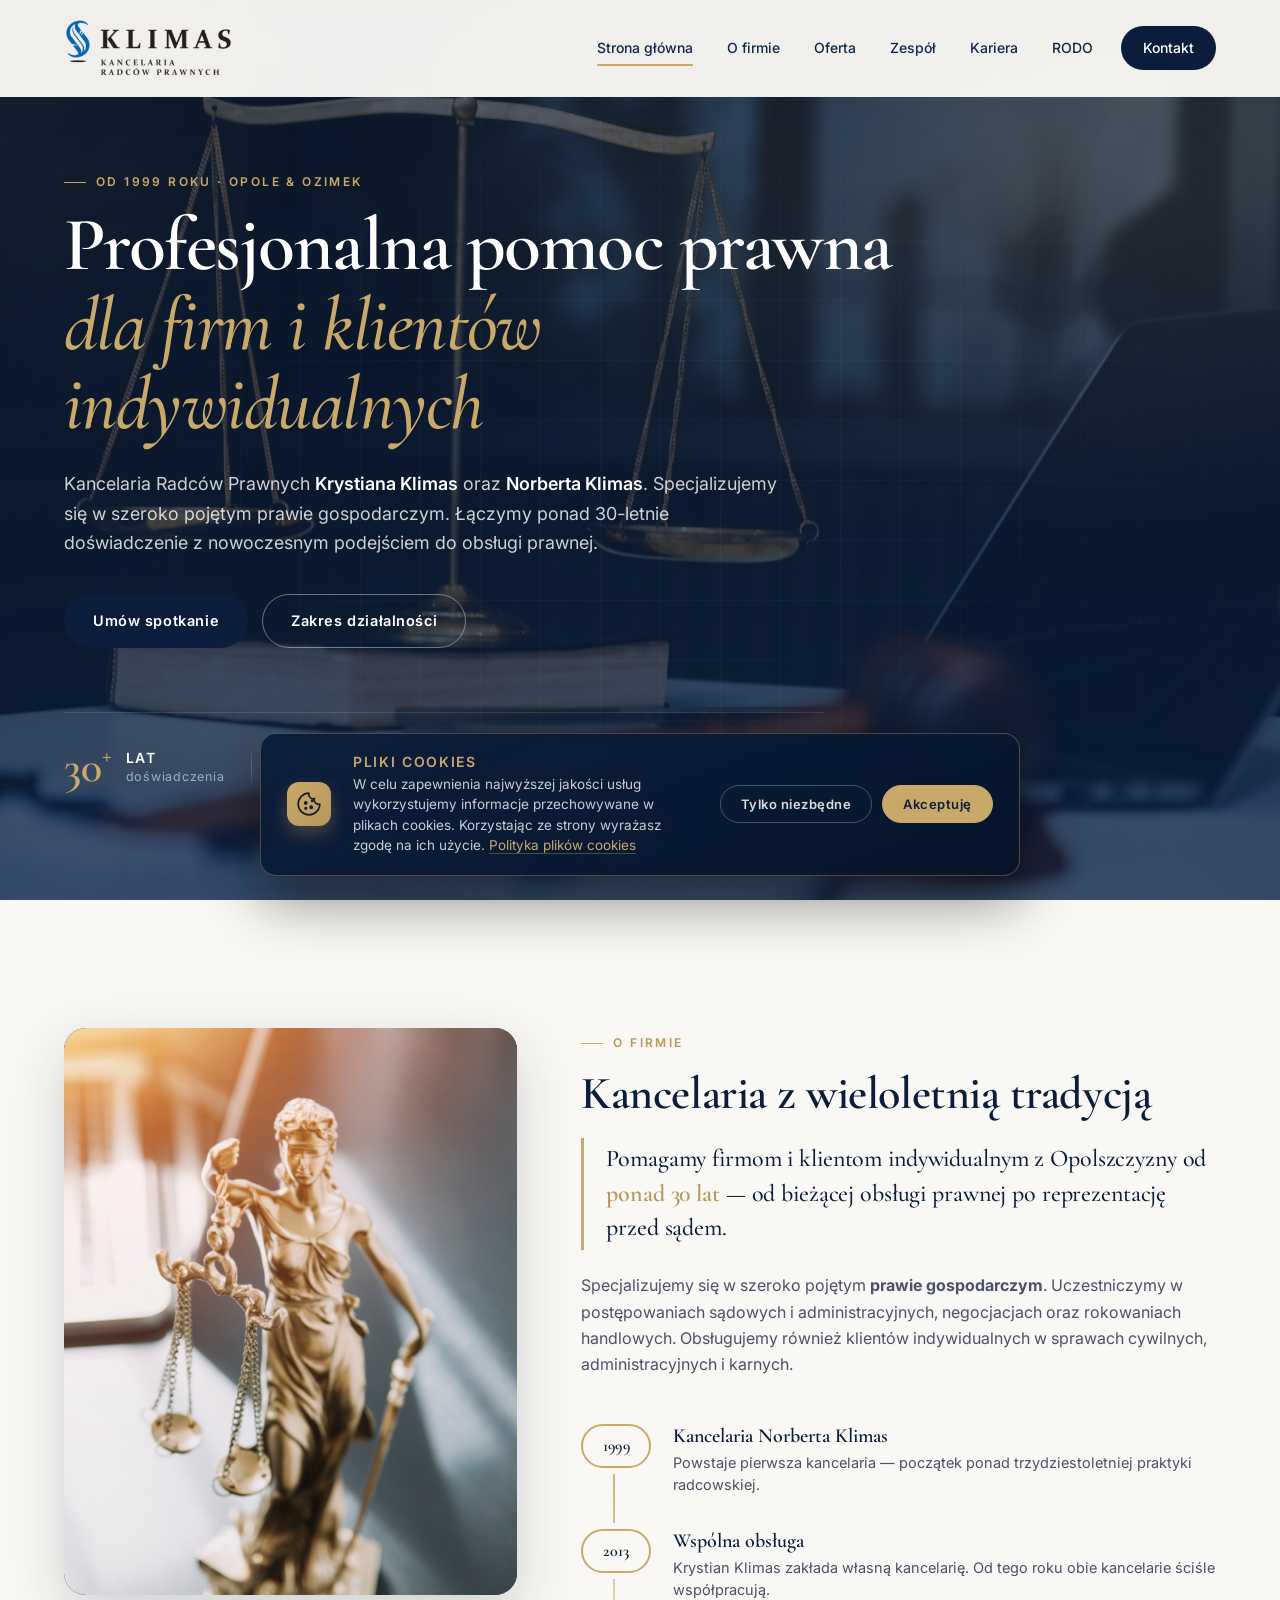
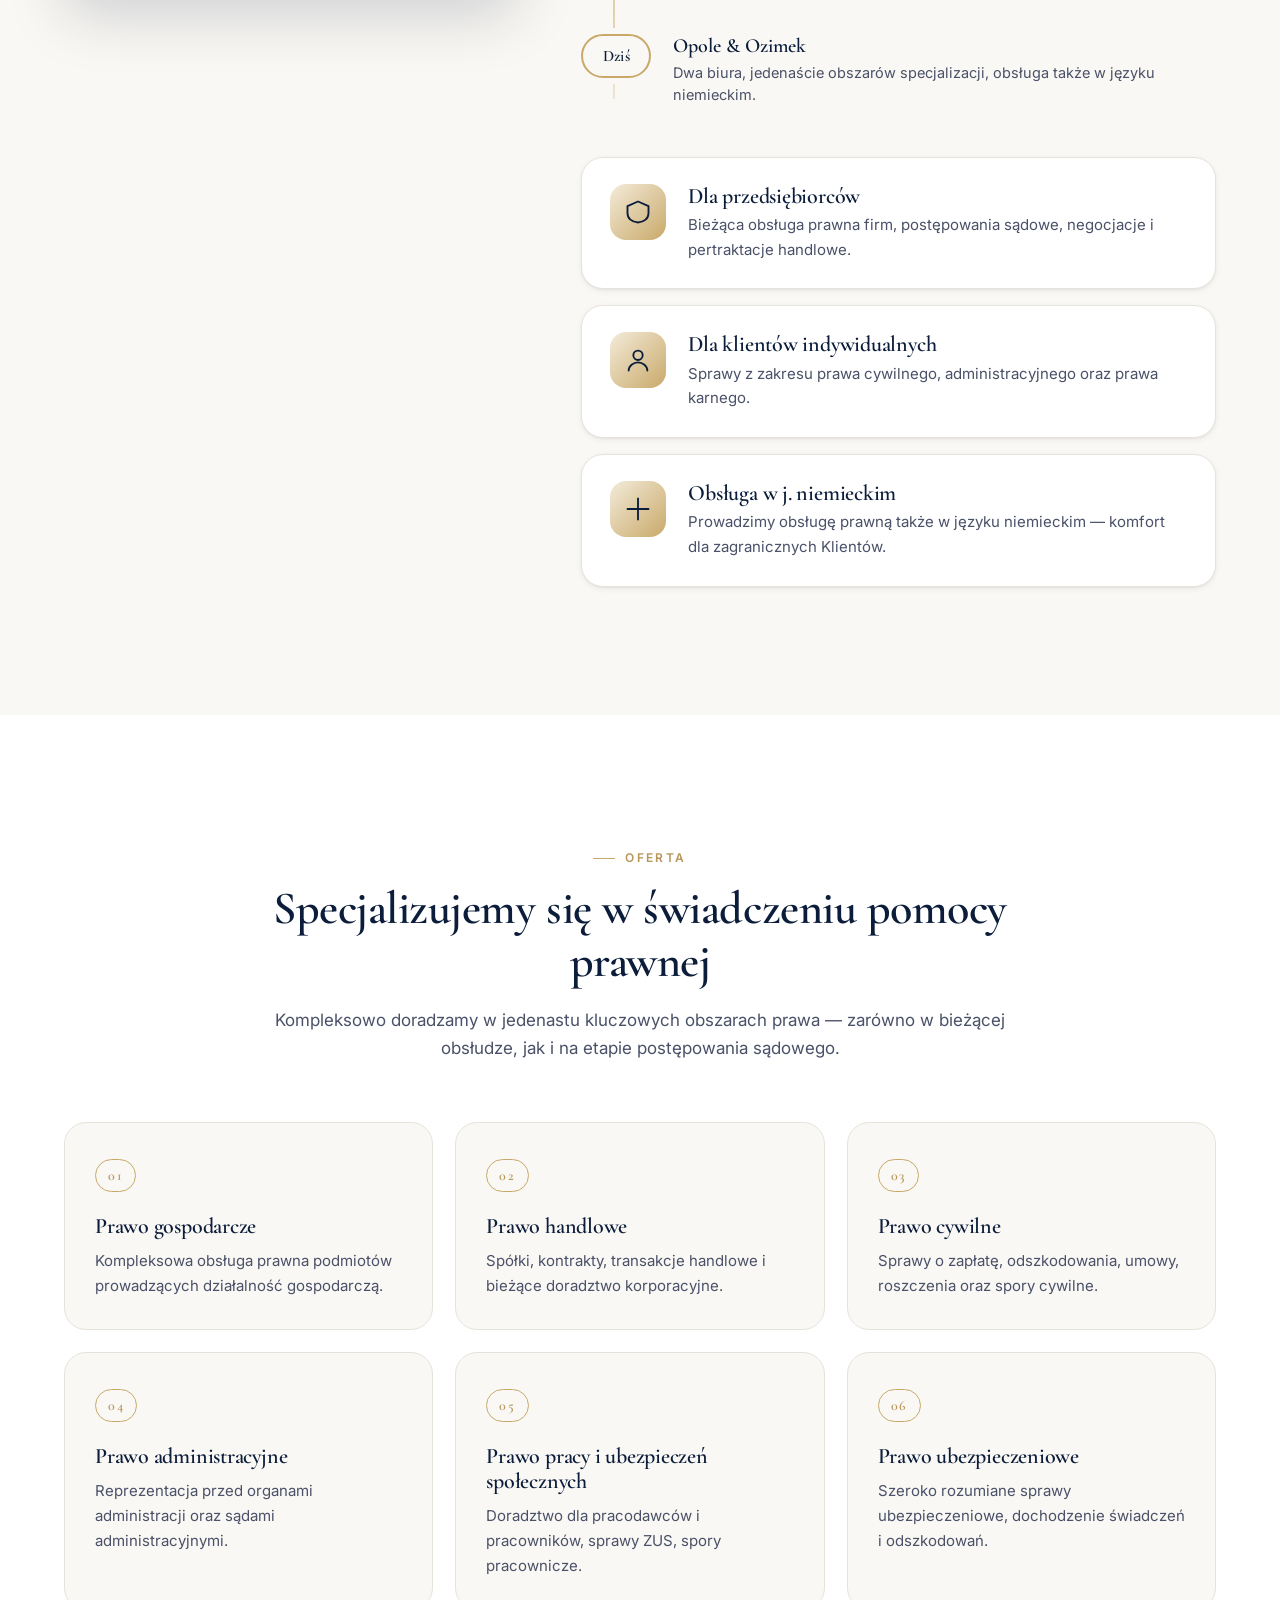
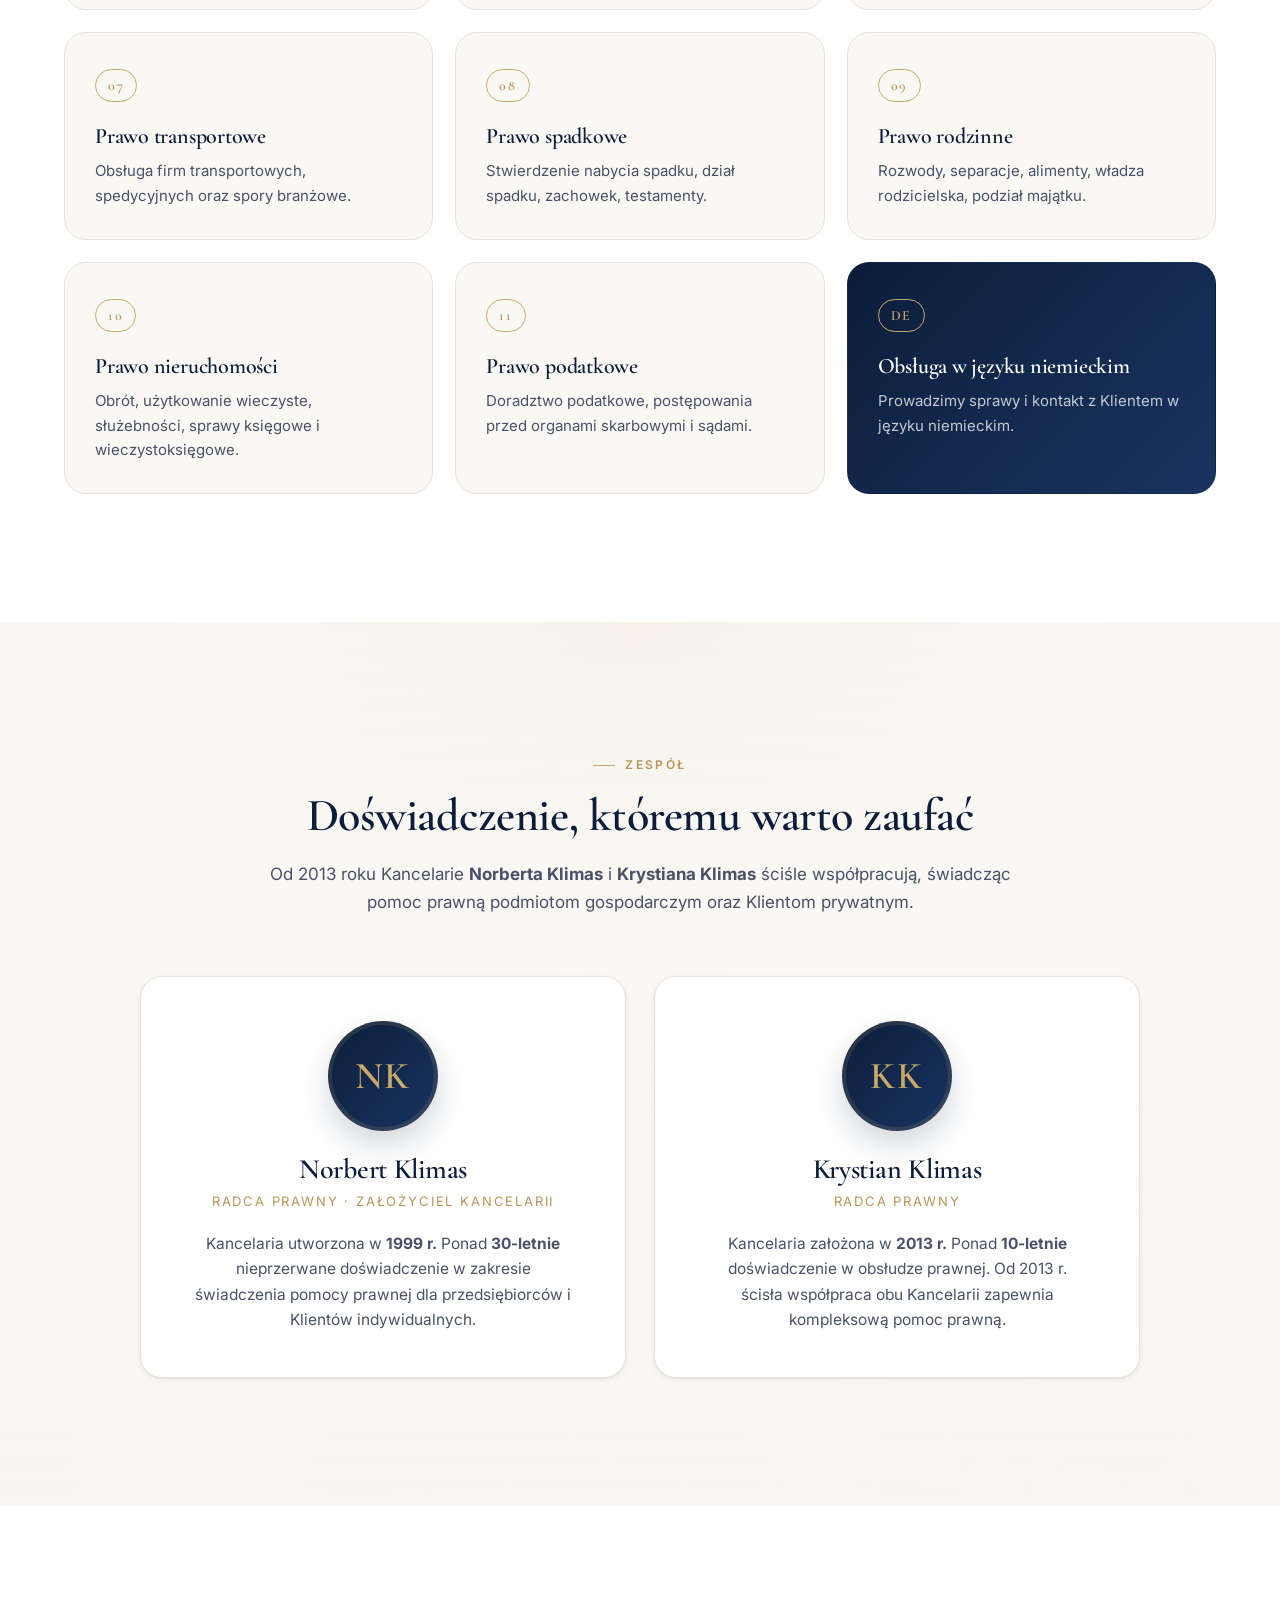
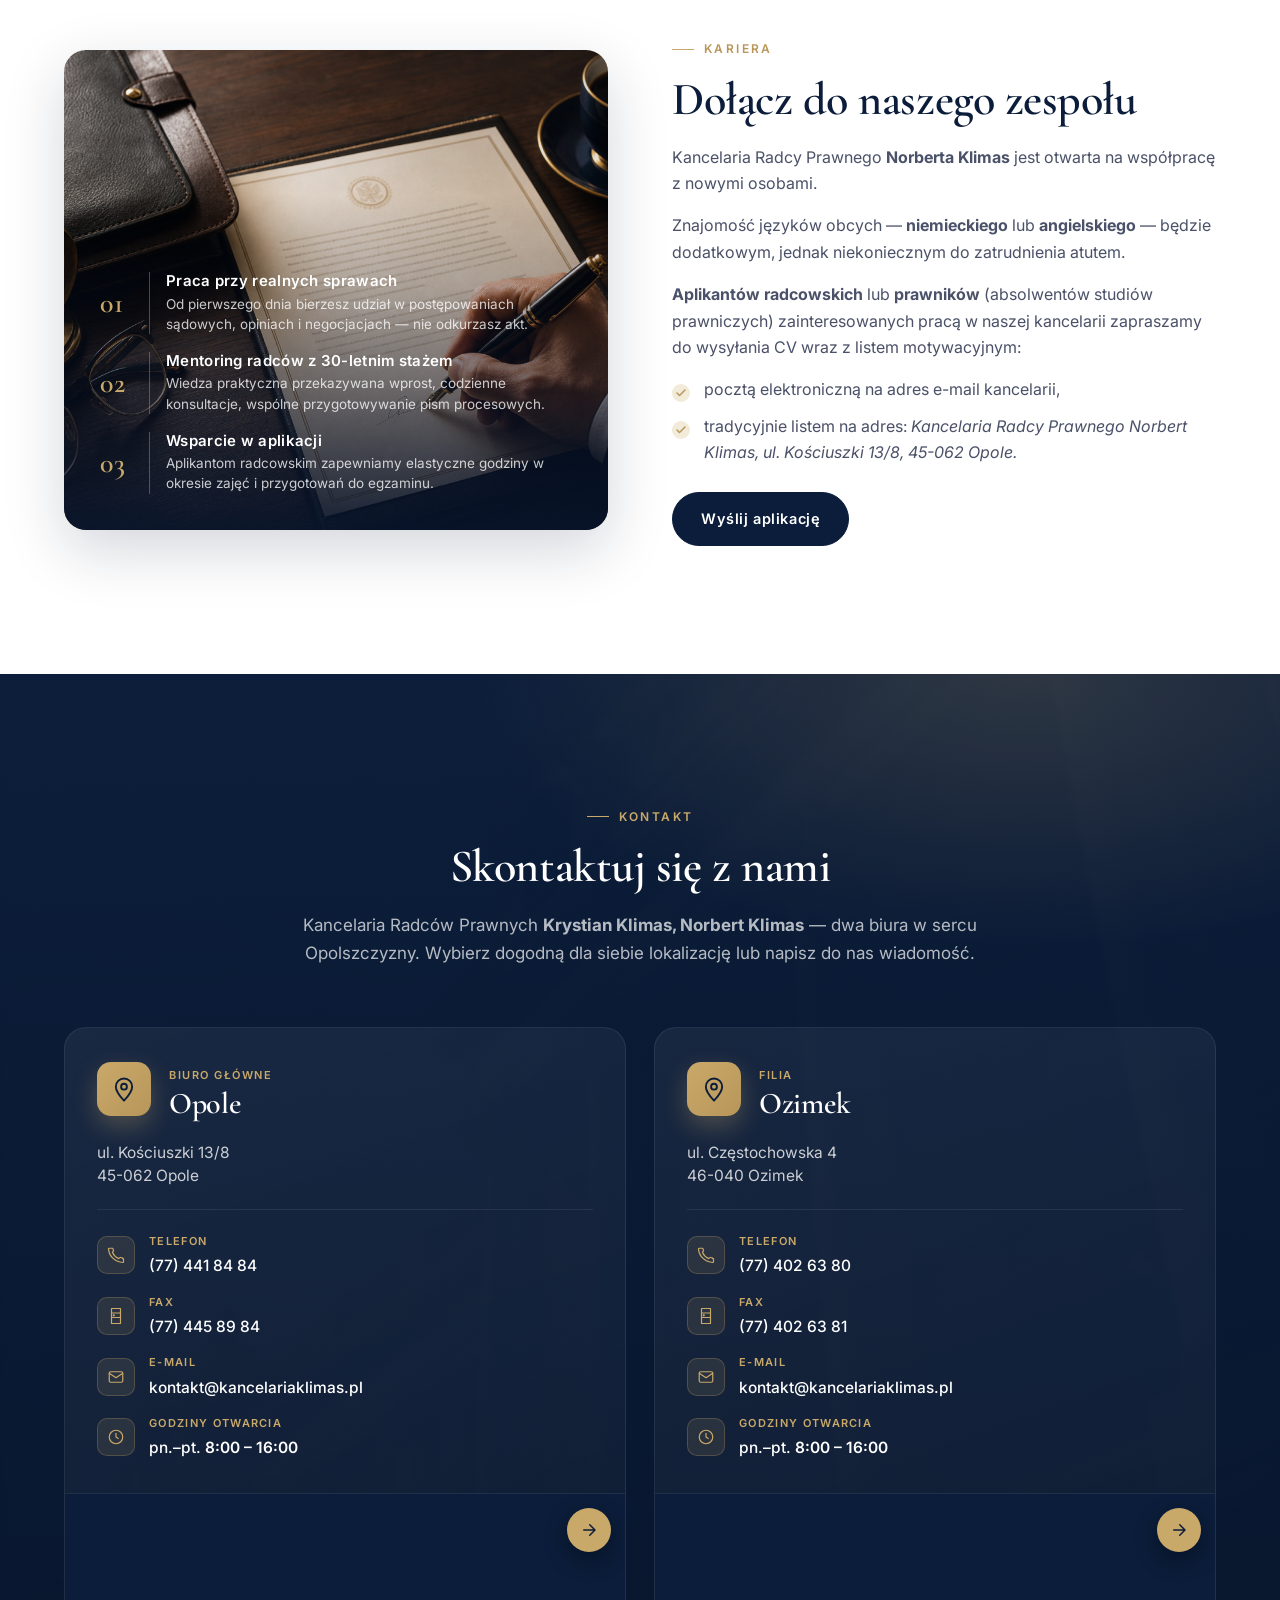
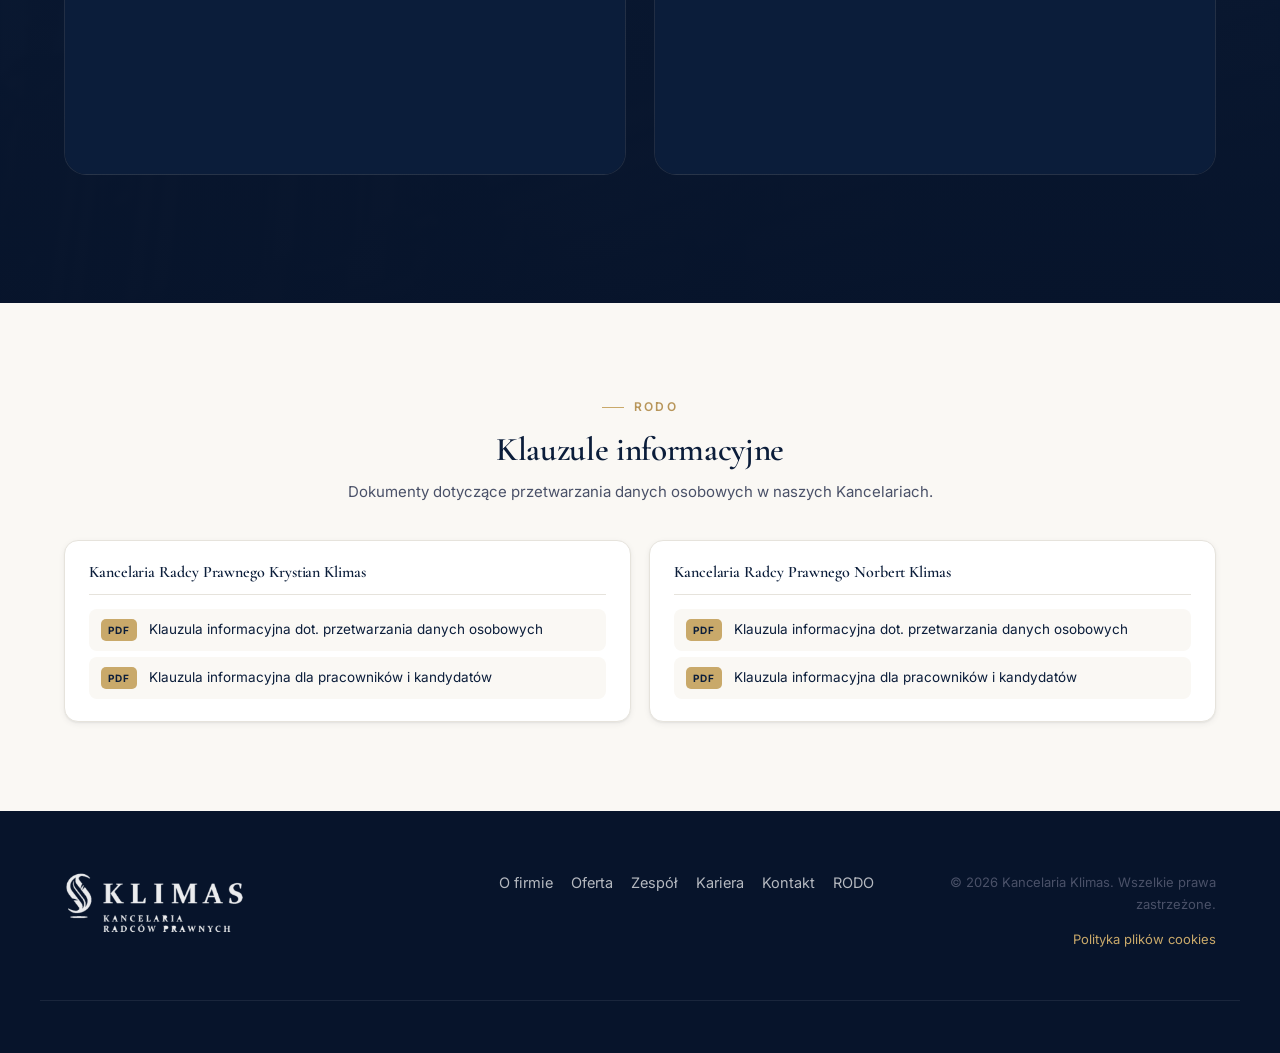
==== index.html @ 9e9f8095 "Add files via upload" ====
<!DOCTYPE html>
<html lang="pl">
<head>
  <meta charset="UTF-8" />
  <meta name="viewport" content="width=device-width, initial-scale=1.0" />
  <meta name="description" content="Kancelaria Radców Prawnych Krystian Klimas, Norbert Klimas. Prawnik Opole, Radca prawny Opole i Ozimek. Pomoc prawna dla firm i klientów indywidualnych." />
  <meta name="keywords" content="radca prawny Opole, kancelaria prawna Opole, prawnik Ozimek, prawo gospodarcze, prawo cywilne, prawo handlowe, prawo administracyjne, prawo pracy, prawo spadkowe, prawo rodzinne" />
  <meta name="theme-color" content="#0b1d3a" />
  <title>Kancelaria Radców Prawnych Klimas — Opole, Ozimek</title>

  <link rel="icon" type="image/png" href="logo_klimas.png" />

  <link rel="preconnect" href="https://fonts.googleapis.com" />
  <link rel="preconnect" href="https://fonts.gstatic.com" crossorigin />
  <link href="https://fonts.googleapis.com/css2?family=Cormorant+Garamond:wght@400;500;600;700&family=Inter:wght@300;400;500;600;700&display=swap" rel="stylesheet" />

  <link rel="stylesheet" href="styles.css" />
</head>
<body>

  <!-- ============ NAV ============ -->
  <header class="nav" id="nav">
    <div class="container nav__inner">
      <a href="#home" class="nav__brand" aria-label="Kancelaria Klimas — strona główna">
        <img src="logo_klimas.png" alt="Kancelaria Radców Prawnych Klimas" class="nav__logo" />
      </a>

      <nav class="nav__links" aria-label="menu główne">
        <a href="#home">Strona główna</a>
        <a href="#about">O firmie</a>
        <a href="#offer">Oferta</a>
        <a href="#team">Zespół</a>
        <a href="#career">Kariera</a>
        <a href="#rodo">RODO</a>
        <a href="#contact" class="nav__cta">Kontakt</a>
      </nav>

      <button class="nav__burger" id="burger" aria-label="Otwórz menu" aria-expanded="false">
        <span></span><span></span><span></span>
      </button>
    </div>
  </header>

  <!-- ============ HERO ============ -->
  <section id="home" class="hero">
    <div class="hero__bg" aria-hidden="true">
      <div class="hero__slider" id="heroSlider">
        <img src="images/banner/slide-1.jpg" alt="" class="hero__slide is-active" loading="eager" fetchpriority="high" />
        <img src="images/banner/slide-3.jpg" alt="" class="hero__slide" loading="lazy" />
        <img src="images/banner/slide-4.jpg" alt="" class="hero__slide" loading="lazy" />
      </div>
    </div>
    <div class="container hero__inner">
      <div class="hero__content reveal">
        <span class="eyebrow">Od 1999 roku · Opole &amp; Ozimek</span>
        <h1 class="hero__title">
          Profesjonalna pomoc prawna<br />
          <span class="accent">dla firm i klientów indywidualnych</span>
        </h1>
        <p class="hero__lead">
          Kancelaria Radców Prawnych <strong>Krystiana Klimas</strong> oraz <strong>Norberta Klimas</strong>.
          Specjalizujemy się w szeroko pojętym prawie gospodarczym. Łączymy ponad 30-letnie doświadczenie
          z nowoczesnym podejściem do obsługi prawnej.
        </p>
        <div class="hero__cta">
          <a href="#contact" class="btn btn--primary">Umów spotkanie</a>
          <a href="#offer" class="btn btn--ghost">Zakres działalności</a>
        </div>

        <ul class="hero__stats" role="list">
          <li class="hero__stat">
            <span class="hero__stat-num">30<sup>+</sup></span>
            <span class="hero__stat-label">
              <span>lat</span>
              <span>doświadczenia</span>
            </span>
          </li>
          <li class="hero__stat">
            <span class="hero__stat-num">2</span>
            <span class="hero__stat-label">
              <span>biura</span>
              <span>Opole &amp; Ozimek</span>
            </span>
          </li>
          <li class="hero__stat">
            <span class="hero__stat-num">11</span>
            <span class="hero__stat-label">
              <span>obszarów</span>
              <span>specjalizacji</span>
            </span>
          </li>
        </ul>
      </div>
    </div>

    <a href="#about" class="hero__scroll" aria-label="Przewiń w dół">
      <span></span>
    </a>
  </section>

  <!-- ============ ABOUT ============ -->
  <section id="about" class="section">
    <div class="container about__layout">
      <div class="about__media reveal" aria-hidden="true">
        <div class="about__slider" id="aboutSlider">
          <img src="images/about-books.jpg" alt="" class="about__img is-active" />
          <img src="images/about-klimass.jpg" alt="" class="about__img" loading="lazy" />
        </div>
      </div>

      <div class="about__content">
        <div class="about__text reveal">
          <span class="eyebrow">O firmie</span>
          <h2 class="section__title">Kancelaria z wieloletnią tradycją</h2>

          <p class="about__lead">
            Pomagamy firmom i klientom indywidualnym z Opolszczyzny od <strong>ponad 30 lat</strong>
            — od bieżącej obsługi prawnej po reprezentację przed sądem.
          </p>

          <p>
            Specjalizujemy się w szeroko pojętym <strong>prawie gospodarczym</strong>.
            Uczestniczymy w postępowaniach sądowych i administracyjnych, negocjacjach oraz
            rokowaniach handlowych. Obsługujemy również klientów indywidualnych w sprawach
            cywilnych, administracyjnych i karnych.
          </p>

          <ol class="about__timeline" aria-label="Historia kancelarii">
            <li class="about__timeline-item">
              <span class="about__timeline-year">1999</span>
              <div class="about__timeline-body">
                <strong>Kancelaria Norberta Klimas</strong>
                <p>Powstaje pierwsza kancelaria — początek ponad trzydziestoletniej praktyki radcowskiej.</p>
              </div>
            </li>
            <li class="about__timeline-item">
              <span class="about__timeline-year">2013</span>
              <div class="about__timeline-body">
                <strong>Wspólna obsługa</strong>
                <p>Krystian Klimas zakłada własną kancelarię. Od tego roku obie kancelarie ściśle współpracują.</p>
              </div>
            </li>
            <li class="about__timeline-item">
              <span class="about__timeline-year">Dziś</span>
              <div class="about__timeline-body">
                <strong>Opole &amp; Ozimek</strong>
                <p>Dwa biura, jedenaście obszarów specjalizacji, obsługa także w języku niemieckim.</p>
              </div>
            </li>
          </ol>
        </div>

        <aside class="about__cards">
          <div class="feature reveal">
            <div class="feature__icon" aria-hidden="true">
              <svg viewBox="0 0 24 24" fill="none" stroke="currentColor" stroke-width="1.6"><path d="M12 3 3 7v6c0 4.5 3.6 7.7 9 8 5.4-.3 9-3.5 9-8V7l-9-4Z"/></svg>
            </div>
            <h3>Dla przedsiębiorców</h3>
            <p>Bieżąca obsługa prawna firm, postępowania sądowe, negocjacje i pertraktacje handlowe.</p>
          </div>
          <div class="feature reveal">
            <div class="feature__icon" aria-hidden="true">
              <svg viewBox="0 0 24 24" fill="none" stroke="currentColor" stroke-width="1.6"><circle cx="12" cy="8" r="4"/><path d="M4 21c0-4 4-7 8-7s8 3 8 7"/></svg>
            </div>
            <h3>Dla klientów indywidualnych</h3>
            <p>Sprawy z zakresu prawa cywilnego, administracyjnego oraz prawa karnego.</p>
          </div>
          <div class="feature reveal">
            <div class="feature__icon" aria-hidden="true">
              <svg viewBox="0 0 24 24" fill="none" stroke="currentColor" stroke-width="1.6"><path d="M3 12h18M12 3v18"/></svg>
            </div>
            <h3>Obsługa w j. niemieckim</h3>
            <p>Prowadzimy obsługę prawną także w języku niemieckim — komfort dla zagranicznych Klientów.</p>
          </div>
        </aside>
      </div>
    </div>
  </section>

  <!-- ============ OFFER ============ -->
  <section id="offer" class="section section--alt">
    <div class="container">
      <div class="section__head reveal">
        <span class="eyebrow">Oferta</span>
        <h2 class="section__title">Specjalizujemy się w&nbsp;świadczeniu pomocy prawnej</h2>
        <p class="section__lead">
          Kompleksowo doradzamy w jedenastu kluczowych obszarach prawa — zarówno w bieżącej
          obsłudze, jak i na etapie postępowania sądowego.
        </p>
      </div>

      <div class="offer__grid">
        <article class="offer-card reveal">
          <span class="offer-card__num">01</span>
          <h3>Prawo gospodarcze</h3>
          <p>Kompleksowa obsługa prawna podmiotów prowadzących działalność gospodarczą.</p>
        </article>
        <article class="offer-card reveal">
          <span class="offer-card__num">02</span>
          <h3>Prawo handlowe</h3>
          <p>Spółki, kontrakty, transakcje handlowe i bieżące doradztwo korporacyjne.</p>
        </article>
        <article class="offer-card reveal">
          <span class="offer-card__num">03</span>
          <h3>Prawo cywilne</h3>
          <p>Sprawy o zapłatę, odszkodowania, umowy, roszczenia oraz spory cywilne.</p>
        </article>
        <article class="offer-card reveal">
          <span class="offer-card__num">04</span>
          <h3>Prawo administracyjne</h3>
          <p>Reprezentacja przed organami administracji oraz sądami administracyjnymi.</p>
        </article>
        <article class="offer-card reveal">
          <span class="offer-card__num">05</span>
          <h3>Prawo pracy i ubezpieczeń społecznych</h3>
          <p>Doradztwo dla pracodawców i pracowników, sprawy ZUS, spory pracownicze.</p>
        </article>
        <article class="offer-card reveal">
          <span class="offer-card__num">06</span>
          <h3>Prawo ubezpieczeniowe</h3>
          <p>Szeroko rozumiane sprawy ubezpieczeniowe, dochodzenie świadczeń i odszkodowań.</p>
        </article>
        <article class="offer-card reveal">
          <span class="offer-card__num">07</span>
          <h3>Prawo transportowe</h3>
          <p>Obsługa firm transportowych, spedycyjnych oraz spory branżowe.</p>
        </article>
        <article class="offer-card reveal">
          <span class="offer-card__num">08</span>
          <h3>Prawo spadkowe</h3>
          <p>Stwierdzenie nabycia spadku, dział spadku, zachowek, testamenty.</p>
        </article>
        <article class="offer-card reveal">
          <span class="offer-card__num">09</span>
          <h3>Prawo rodzinne</h3>
          <p>Rozwody, separacje, alimenty, władza rodzicielska, podział majątku.</p>
        </article>
        <article class="offer-card reveal">
          <span class="offer-card__num">10</span>
          <h3>Prawo nieruchomości</h3>
          <p>Obrót, użytkowanie wieczyste, służebności, sprawy księgowe i wieczystoksięgowe.</p>
        </article>
        <article class="offer-card reveal">
          <span class="offer-card__num">11</span>
          <h3>Prawo podatkowe</h3>
          <p>Doradztwo podatkowe, postępowania przed organami skarbowymi i sądami.</p>
        </article>
        <article class="offer-card offer-card--accent reveal">
          <span class="offer-card__num">DE</span>
          <h3>Obsługa w języku niemieckim</h3>
          <p>Prowadzimy sprawy i kontakt z Klientem w języku niemieckim.</p>
        </article>
      </div>
    </div>
  </section>

  <!-- ============ TEAM ============ -->
  <section id="team" class="section team">
    <div class="team__bg" aria-hidden="true">
      <img src="images/team-room.jpg" alt="" />
    </div>
    <div class="container">
      <div class="section__head reveal">
        <span class="eyebrow">Zespół</span>
        <h2 class="section__title">Doświadczenie, któremu warto zaufać</h2>
        <p class="section__lead">
          Od 2013 roku Kancelarie <strong>Norberta Klimas</strong> i <strong>Krystiana Klimas</strong>
          ściśle współpracują, świadcząc pomoc prawną podmiotom gospodarczym oraz Klientom prywatnym.
        </p>
      </div>

      <div class="team__grid">
        <article class="person reveal">
          <div class="person__avatar" aria-hidden="true">
            <span>NK</span>
          </div>
          <h3 class="person__name">Norbert Klimas</h3>
          <p class="person__role">Radca Prawny · Założyciel Kancelarii</p>
          <p class="person__bio">
            Kancelaria utworzona w <strong>1999 r.</strong> Ponad <strong>30-letnie</strong>
            nieprzerwane doświadczenie w zakresie świadczenia pomocy prawnej dla przedsiębiorców
            i Klientów indywidualnych.
          </p>
        </article>

        <article class="person reveal">
          <div class="person__avatar" aria-hidden="true">
            <span>KK</span>
          </div>
          <h3 class="person__name">Krystian Klimas</h3>
          <p class="person__role">Radca Prawny</p>
          <p class="person__bio">
            Kancelaria założona w <strong>2013 r.</strong> Ponad <strong>10-letnie</strong>
            doświadczenie w obsłudze prawnej. Od 2013 r. ścisła współpraca obu Kancelarii
            zapewnia kompleksową pomoc prawną.
          </p>
        </article>
      </div>
    </div>
  </section>

  <!-- ============ CAREER ============ -->
  <section id="career" class="section section--alt">
    <div class="container grid-2 grid-2--reverse">
      <div class="reveal">
        <span class="eyebrow">Kariera</span>
        <h2 class="section__title">Dołącz do naszego zespołu</h2>
        <p>
          Kancelaria Radcy Prawnego <strong>Norberta Klimas</strong> jest otwarta na
          współpracę z nowymi osobami.
        </p>
        <p>
          Znajomość języków obcych — <strong>niemieckiego</strong> lub <strong>angielskiego</strong>
          — będzie dodatkowym, jednak niekoniecznym do zatrudnienia atutem.
        </p>
        <p>
          <strong>Aplikantów radcowskich</strong> lub <strong>prawników</strong>
          (absolwentów studiów prawniczych) zainteresowanych pracą w naszej kancelarii
          zapraszamy do wysyłania CV wraz z listem motywacyjnym:
        </p>
        <ul class="check-list">
          <li>pocztą elektroniczną na adres e-mail kancelarii,</li>
          <li>tradycyjnie listem na adres: <em>Kancelaria Radcy Prawnego Norbert Klimas, ul. Kościuszki 13/8, 45-062 Opole.</em></li>
        </ul>
        <a href="#contact" class="btn btn--primary">Wyślij aplikację</a>
      </div>

      <div class="career__panel reveal">
        <img src="images/career-signing.jpg" alt="Podpisanie dokumentu prawniczego w kancelarii" class="career__img" />
        <div class="career__overlay">
          <div class="career__values">
            <div class="career__value">
              <span class="career__value-num">01</span>
              <h4>Praca przy realnych sprawach</h4>
              <p>Od pierwszego dnia bierzesz udział w postępowaniach sądowych, opiniach i negocjacjach — nie odkurzasz akt.</p>
            </div>
            <div class="career__value">
              <span class="career__value-num">02</span>
              <h4>Mentoring radców z 30-letnim stażem</h4>
              <p>Wiedza praktyczna przekazywana wprost, codzienne konsultacje, wspólne przygotowywanie pism procesowych.</p>
            </div>
            <div class="career__value">
              <span class="career__value-num">03</span>
              <h4>Wsparcie w aplikacji</h4>
              <p>Aplikantom radcowskim zapewniamy elastyczne godziny w okresie zajęć i przygotowań do egzaminu.</p>
            </div>
          </div>
        </div>
      </div>
    </div>
  </section>

  <!-- ============ CONTACT ============ -->
  <section id="contact" class="section section--dark contact">
    <div class="contact__bg" aria-hidden="true">
      <img src="images/contact-building.jpg" alt="" />
    </div>

    <div class="container">
      <div class="section__head section__head--light reveal">
        <span class="eyebrow eyebrow--light">Kontakt</span>
        <h2 class="section__title">Skontaktuj się z nami</h2>
        <p class="section__lead">
          Kancelaria Radców Prawnych <strong>Krystian Klimas, Norbert Klimas</strong> —
          dwa biura w&nbsp;sercu Opolszczyzny. Wybierz dogodną dla siebie lokalizację
          lub napisz do nas wiadomość.
        </p>
      </div>

      <div class="contact__layout">

        <!-- Lewa kolumna: dane biur -->
        <div class="contact__offices">
          <article class="office-card reveal" data-office="opole">
            <header class="office-card__head">
              <div class="office-card__pin" aria-hidden="true">
                <svg viewBox="0 0 24 24" fill="none" stroke="currentColor" stroke-width="1.6">
                  <path d="M12 22s-7-7.58-7-12a7 7 0 1 1 14 0c0 4.42-7 12-7 12Z"/>
                  <circle cx="12" cy="10" r="2.5"/>
                </svg>
              </div>
              <div>
                <span class="office-card__tag">Biuro główne</span>
                <h3>Opole</h3>
              </div>
            </header>

            <address>
              ul. Kościuszki 13/8<br />
              45-062 Opole
            </address>

            <ul class="office-card__list">
              <li>
                <span class="office-card__icon" aria-hidden="true">
                  <svg viewBox="0 0 24 24" fill="none" stroke="currentColor" stroke-width="1.6"><path d="M22 16.92V21a1 1 0 0 1-1.11 1A19.86 19.86 0 0 1 2 4.11 1 1 0 0 1 3 3h4.09a1 1 0 0 1 1 .75c.12.6.31 1.4.57 2.18a1 1 0 0 1-.23 1L7.21 8.29a16 16 0 0 0 8.5 8.5l1.36-1.22a1 1 0 0 1 1-.23c.78.26 1.58.45 2.18.57a1 1 0 0 1 .75 1Z"/></svg>
                </span>
                <div>
                  <span class="office-card__label">Telefon</span>
                  <a href="tel:+48774418484">(77) 441 84 84</a>
                </div>
              </li>
              <li>
                <span class="office-card__icon" aria-hidden="true">
                  <svg viewBox="0 0 24 24" fill="none" stroke="currentColor" stroke-width="1.6"><path d="M6 2h12v6H6zM6 14h12v8H6zM6 14V8h12v6"/><circle cx="9" cy="11" r=".7" fill="currentColor"/></svg>
                </span>
                <div>
                  <span class="office-card__label">Fax</span>
                  <span>(77) 445 89 84</span>
                </div>
              </li>
              <li>
                <span class="office-card__icon" aria-hidden="true">
                  <svg viewBox="0 0 24 24" fill="none" stroke="currentColor" stroke-width="1.6"><rect x="3" y="5" width="18" height="14" rx="2"/><path d="m3 7 9 6 9-6"/></svg>
                </span>
                <div>
                  <span class="office-card__label">E-mail</span>
                  <a href="mailto:kontakt@kancelariaklimas.pl">kontakt@kancelariaklimas.pl</a>
                </div>
              </li>
              <li>
                <span class="office-card__icon" aria-hidden="true">
                  <svg viewBox="0 0 24 24" fill="none" stroke="currentColor" stroke-width="1.6"><circle cx="12" cy="12" r="9"/><path d="M12 7v5l3 2"/></svg>
                </span>
                <div>
                  <span class="office-card__label">Godziny otwarcia</span>
                  <span>pn.–pt. <strong>8:00 – 16:00</strong></span>
                </div>
              </li>
            </ul>

            <div class="office-card__map">
              <iframe
                title="Mapa biura Opole, ul. Kościuszki 13/8"
                src="https://www.google.com/maps?q=ul.+Ko%C5%9Bciuszki+13%2F8,+45-062+Opole&z=16&output=embed"
                loading="lazy"
                referrerpolicy="no-referrer-when-downgrade"
                allowfullscreen></iframe>
              <a class="office-card__map-link" target="_blank" rel="noopener"
                 href="https://www.google.com/maps/search/?api=1&query=Ko%C5%9Bciuszki+13%2F8+45-062+Opole"
                 aria-label="Otwórz w Google Maps">
                <svg viewBox="0 0 24 24" fill="none" stroke="currentColor" stroke-width="2" aria-hidden="true"><path d="M5 12h14M13 5l7 7-7 7"/></svg>
              </a>
            </div>
          </article>

          <article class="office-card reveal" data-office="ozimek">
            <header class="office-card__head">
              <div class="office-card__pin" aria-hidden="true">
                <svg viewBox="0 0 24 24" fill="none" stroke="currentColor" stroke-width="1.6">
                  <path d="M12 22s-7-7.58-7-12a7 7 0 1 1 14 0c0 4.42-7 12-7 12Z"/>
                  <circle cx="12" cy="10" r="2.5"/>
                </svg>
              </div>
              <div>
                <span class="office-card__tag">Filia</span>
                <h3>Ozimek</h3>
              </div>
            </header>

            <address>
              ul. Częstochowska 4<br />
              46-040 Ozimek
            </address>

            <ul class="office-card__list">
              <li>
                <span class="office-card__icon" aria-hidden="true">
                  <svg viewBox="0 0 24 24" fill="none" stroke="currentColor" stroke-width="1.6"><path d="M22 16.92V21a1 1 0 0 1-1.11 1A19.86 19.86 0 0 1 2 4.11 1 1 0 0 1 3 3h4.09a1 1 0 0 1 1 .75c.12.6.31 1.4.57 2.18a1 1 0 0 1-.23 1L7.21 8.29a16 16 0 0 0 8.5 8.5l1.36-1.22a1 1 0 0 1 1-.23c.78.26 1.58.45 2.18.57a1 1 0 0 1 .75 1Z"/></svg>
                </span>
                <div>
                  <span class="office-card__label">Telefon</span>
                  <a href="tel:+48774026380">(77) 402 63 80</a>
                </div>
              </li>
              <li>
                <span class="office-card__icon" aria-hidden="true">
                  <svg viewBox="0 0 24 24" fill="none" stroke="currentColor" stroke-width="1.6"><path d="M6 2h12v6H6zM6 14h12v8H6zM6 14V8h12v6"/><circle cx="9" cy="11" r=".7" fill="currentColor"/></svg>
                </span>
                <div>
                  <span class="office-card__label">Fax</span>
                  <span>(77) 402 63 81</span>
                </div>
              </li>
              <li>
                <span class="office-card__icon" aria-hidden="true">
                  <svg viewBox="0 0 24 24" fill="none" stroke="currentColor" stroke-width="1.6"><rect x="3" y="5" width="18" height="14" rx="2"/><path d="m3 7 9 6 9-6"/></svg>
                </span>
                <div>
                  <span class="office-card__label">E-mail</span>
                  <a href="mailto:kontakt@kancelariaklimas.pl">kontakt@kancelariaklimas.pl</a>
                </div>
              </li>
              <li>
                <span class="office-card__icon" aria-hidden="true">
                  <svg viewBox="0 0 24 24" fill="none" stroke="currentColor" stroke-width="1.6"><circle cx="12" cy="12" r="9"/><path d="M12 7v5l3 2"/></svg>
                </span>
                <div>
                  <span class="office-card__label">Godziny otwarcia</span>
                  <span>pn.–pt. <strong>8:00 – 16:00</strong></span>
                </div>
              </li>
            </ul>

            <div class="office-card__map">
              <iframe
                title="Mapa biura Ozimek, ul. Częstochowska 4"
                src="https://www.google.com/maps?q=ul.+Cz%C4%99stochowska+4,+46-040+Ozimek&z=16&output=embed"
                loading="lazy"
                referrerpolicy="no-referrer-when-downgrade"
                allowfullscreen></iframe>
              <a class="office-card__map-link" target="_blank" rel="noopener"
                 href="https://www.google.com/maps/search/?api=1&query=Cz%C4%99stochowska+4+46-040+Ozimek"
                 aria-label="Otwórz w Google Maps">
                <svg viewBox="0 0 24 24" fill="none" stroke="currentColor" stroke-width="2" aria-hidden="true"><path d="M5 12h14M13 5l7 7-7 7"/></svg>
              </a>
            </div>
          </article>
        </div>

      </div>
    </div>
  </section>

  <!-- ============ RODO ============ -->
  <section id="rodo" class="section">
    <div class="container">
      <div class="section__head reveal">
        <span class="eyebrow">RODO</span>
        <h2 class="section__title">Klauzule informacyjne</h2>
        <p class="section__lead">
          Dokumenty dotyczące przetwarzania danych osobowych w naszych Kancelariach.
        </p>
      </div>

      <div class="rodo__grid">
        <div class="rodo-card reveal">
          <h3>Kancelaria Radcy Prawnego Krystian Klimas</h3>
          <ul class="doc-list">
            <li>
              <a href="http://kancelariaklimas.pl/files/Klauzula_informacyjna_dot_%20przetwarzania_danych_osobowych_w_Kancelarii_Radcy_Prawnego_Krystiana_Klimas.pdf" target="_blank" rel="noopener">
                <span class="doc-list__icon" aria-hidden="true">PDF</span>
                <span>Klauzula informacyjna dot. przetwarzania danych osobowych</span>
              </a>
            </li>
            <li>
              <a href="http://kancelariaklimas.pl/files/Klauzula_informacyjna_dla_pracownikow_i_kandydatow_dot._przetwarzania_danych_osobowych_w_Kancelarii_Radcy_Prawnego_Krystiana_Klimas.pdf" target="_blank" rel="noopener">
                <span class="doc-list__icon" aria-hidden="true">PDF</span>
                <span>Klauzula informacyjna dla pracowników i kandydatów</span>
              </a>
            </li>
          </ul>
        </div>

        <div class="rodo-card reveal">
          <h3>Kancelaria Radcy Prawnego Norbert Klimas</h3>
          <ul class="doc-list">
            <li>
              <a href="http://kancelariaklimas.pl/files/Klauzula_informacyjna_dot_%20przetwarzania_danych_osobowych_w_Kancelarii_Radcy_Prawnego_Norberta_Klimas.pdf" target="_blank" rel="noopener">
                <span class="doc-list__icon" aria-hidden="true">PDF</span>
                <span>Klauzula informacyjna dot. przetwarzania danych osobowych</span>
              </a>
            </li>
            <li>
              <a href="http://kancelariaklimas.pl/files/Klauzula_informacyjna_dla_pracownikow_i_kandydatow_dot._przetwarzania_danych_osobowych_w_Kancelarii_Radcy_Prawnego_Norberta_Klimas.pdf" target="_blank" rel="noopener">
                <span class="doc-list__icon" aria-hidden="true">PDF</span>
                <span>Klauzula informacyjna dla pracowników i kandydatów</span>
              </a>
            </li>
          </ul>
        </div>
      </div>
    </div>
  </section>

  <!-- ============ FOOTER ============ -->
  <footer class="footer">
    <div class="container footer__inner">
      <div class="footer__brand">
        <img src="logo_klimas.png" alt="Kancelaria Klimas" class="footer__logo footer__logo--white" />
      </div>

      <nav class="footer__nav" aria-label="stopka">
        <a href="#about">O firmie</a>
        <a href="#offer">Oferta</a>
        <a href="#team">Zespół</a>
        <a href="#career">Kariera</a>
        <a href="#contact">Kontakt</a>
        <a href="#rodo">RODO</a>
      </nav>

      <div class="footer__legal">
        <p>© <span id="year">2026</span> Kancelaria Klimas. Wszelkie prawa zastrzeżone.</p>
        <p><a href="http://kancelariaklimas.pl/?polityka-plikow-cookies" target="_blank" rel="noopener">Polityka plików cookies</a></p>
      </div>
    </div>
  </footer>

  <a href="#home" class="to-top" id="toTop" aria-label="Wróć na górę">↑</a>

  <!-- ============ COOKIE BANNER ============ -->
  <div class="cookie" id="cookieBanner" role="dialog" aria-labelledby="cookieTitle" aria-describedby="cookieDesc" hidden>
    <div class="cookie__inner">
      <div class="cookie__icon" aria-hidden="true">
        <svg viewBox="0 0 24 24" fill="none" stroke="currentColor" stroke-width="1.5">
          <path d="M12 2a10 10 0 1 0 10 10 4 4 0 0 1-5-5 4 4 0 0 1-5-5Z"/>
          <circle cx="9" cy="11" r="1" fill="currentColor"/>
          <circle cx="14" cy="15" r="1" fill="currentColor"/>
          <circle cx="9" cy="16" r=".7" fill="currentColor"/>
          <circle cx="15" cy="9" r=".7" fill="currentColor"/>
        </svg>
      </div>
      <div class="cookie__text">
        <h3 id="cookieTitle">Pliki cookies</h3>
        <p id="cookieDesc">
          W celu zapewnienia najwyższej jakości usług wykorzystujemy informacje przechowywane
          w plikach cookies. Korzystając ze strony wyrażasz zgodę na ich użycie.
          <a href="http://kancelariaklimas.pl/?polityka-plikow-cookies" target="_blank" rel="noopener">
            Polityka plików cookies
          </a>
        </p>
      </div>
      <div class="cookie__actions">
        <button type="button" class="btn btn--ghost btn--sm" id="cookieReject">Tylko niezbędne</button>
        <button type="button" class="btn btn--primary btn--sm" id="cookieAccept">Akceptuję</button>
      </div>
    </div>
  </div>

  <script src="script.js"></script>
</body>
</html>
---- styles.css ----
/* =========================================================
   KANCELARIA KLIMAS — modern one-page styles
   ========================================================= */

:root {
  --navy-900: #0b1d3a;
  --navy-800: #102849;
  --navy-700: #1a3460;
  --navy-50:  #f4f6fb;

  --gold-500: #c9a96a;
  --gold-600: #b8965a;
  --gold-100: #f3ebd9;

  --ink:      #14182a;
  --ink-soft: #4a5168;
  --muted:    #6b7385;
  --line:     #e6e3dc;

  --paper:    #faf8f4;
  --white:    #ffffff;

  --shadow-sm: 0 1px 2px rgba(11,29,58,.06), 0 2px 6px rgba(11,29,58,.06);
  --shadow-md: 0 8px 24px rgba(11,29,58,.08), 0 2px 8px rgba(11,29,58,.04);
  --shadow-lg: 0 20px 60px rgba(11,29,58,.18);

  --radius: 14px;
  --radius-lg: 22px;

  --maxw: 1200px;

  --serif: "Cormorant Garamond", "Times New Roman", serif;
  --sans:  "Inter", -apple-system, BlinkMacSystemFont, "Segoe UI", Roboto, sans-serif;

  --t: cubic-bezier(.2,.7,.2,1);
}

/* ---------- Base ---------- */
* { box-sizing: border-box; }
html { scroll-behavior: smooth; }
html, body { margin: 0; padding: 0; }
body {
  font-family: var(--sans);
  font-size: 16px;
  line-height: 1.65;
  color: var(--ink);
  background: var(--paper);
  -webkit-font-smoothing: antialiased;
  text-rendering: optimizeLegibility;
}

img { max-width: 100%; display: block; }

a { color: var(--navy-800); text-decoration: none; transition: color .2s var(--t); }
a:hover { color: var(--gold-600); }

h1, h2, h3, h4 {
  font-family: var(--serif);
  font-weight: 600;
  color: var(--navy-900);
  line-height: 1.15;
  letter-spacing: -.01em;
  margin: 0 0 .6em;
}

p { margin: 0 0 1em; color: var(--ink-soft); }

.container {
  width: 100%;
  max-width: var(--maxw);
  margin: 0 auto;
  padding: 0 24px;
}

::selection { background: var(--gold-500); color: var(--navy-900); }

/* ---------- Eyebrow / accents ---------- */
.eyebrow {
  display: inline-block;
  font-size: 12px;
  font-weight: 600;
  letter-spacing: .2em;
  text-transform: uppercase;
  color: var(--gold-600);
  margin-bottom: 14px;
  position: relative;
  padding-left: 32px;
}
.eyebrow::before {
  content: "";
  position: absolute;
  left: 0;
  top: 50%;
  width: 22px;
  height: 1px;
  background: var(--gold-500);
}
.eyebrow--light { color: var(--gold-500); }

.accent { color: var(--gold-600); font-style: italic; font-weight: 500; }

/* ---------- Buttons ---------- */
.btn {
  display: inline-flex;
  align-items: center;
  justify-content: center;
  gap: 8px;
  padding: 14px 28px;
  font-family: var(--sans);
  font-weight: 600;
  font-size: 14.5px;
  letter-spacing: .04em;
  border-radius: 999px;
  border: 1.5px solid transparent;
  cursor: pointer;
  transition: all .25s var(--t);
  text-decoration: none;
  white-space: nowrap;
}
.btn--primary {
  background: var(--navy-900);
  color: var(--white);
  border-color: var(--navy-900);
}
.btn--primary:hover {
  background: var(--gold-500);
  border-color: var(--gold-500);
  color: var(--navy-900);
  transform: translateY(-2px);
  box-shadow: 0 12px 28px rgba(201,169,106,.35);
}
.btn--ghost {
  background: transparent;
  color: var(--navy-900);
  border-color: rgba(11,29,58,.2);
}
.btn--ghost:hover {
  background: var(--navy-900);
  color: var(--white);
  border-color: var(--navy-900);
}
.btn--full { width: 100%; }

/* ---------- NAV ---------- */
.nav {
  position: fixed;
  top: 0; left: 0; right: 0;
  z-index: 100;
  background: rgba(250,248,244,.96);
  backdrop-filter: saturate(160%) blur(14px);
  -webkit-backdrop-filter: saturate(160%) blur(14px);
  border-bottom: 1px solid transparent;
  transition: background .3s var(--t), border-color .3s var(--t), box-shadow .3s var(--t);
}
.nav.is-scrolled {
  background: rgba(255,255,255,.99);
  border-bottom-color: var(--line);
  box-shadow: var(--shadow-sm);
}
.nav__inner {
  display: flex;
  align-items: center;
  justify-content: space-between;
  gap: 24px;
  height: 96px;
  transition: height .25s var(--t);
}
.nav.is-scrolled .nav__inner { height: 80px; }
.nav__brand {
  display: flex;
  align-items: center;
  color: var(--navy-900);
  flex: 0 0 auto;
}
.nav__logo {
  width: auto;
  height: 60px;
  max-height: 60px;
  object-fit: contain;
  display: block;
  transition: height .25s var(--t);
}
.nav.is-scrolled .nav__logo { height: 48px; }
.nav__links {
  display: flex;
  align-items: center;
  gap: 6px;
}
.nav__links a {
  position: relative;
  padding: 10px 14px;
  font-size: 14px;
  font-weight: 500;
  color: var(--navy-800);
  border-radius: 8px;
  transition: color .2s var(--t), background .2s var(--t);
}
.nav__links a:not(.nav__cta):hover { color: var(--gold-600); }
.nav__links a:not(.nav__cta).is-active::after {
  content: "";
  position: absolute;
  left: 14px; right: 14px; bottom: 4px;
  height: 2px;
  background: var(--gold-500);
  border-radius: 2px;
}
.nav__cta {
  margin-left: 8px;
  background: var(--navy-900);
  color: var(--white) !important;
  padding: 10px 22px !important;
  border-radius: 999px !important;
}
.nav__cta:hover {
  background: var(--gold-500);
  color: var(--navy-900) !important;
}

.nav__burger {
  display: none;
  background: none;
  border: none;
  width: 42px;
  height: 42px;
  padding: 10px;
  cursor: pointer;
  flex-direction: column;
  justify-content: space-between;
  align-items: stretch;
}
.nav__burger span {
  display: block;
  height: 2px;
  background: var(--navy-900);
  border-radius: 2px;
  transition: transform .3s var(--t), opacity .3s var(--t);
}
.nav.is-open .nav__burger span:nth-child(1) { transform: translateY(8px) rotate(45deg); }
.nav.is-open .nav__burger span:nth-child(2) { opacity: 0; }
.nav.is-open .nav__burger span:nth-child(3) { transform: translateY(-8px) rotate(-45deg); }

/* ---------- HERO ---------- */
.hero {
  position: relative;
  min-height: 100svh;
  padding: 140px 0 80px;
  display: flex;
  align-items: center;
  overflow: hidden;
  isolation: isolate;
  color: var(--white);
}
.hero__bg {
  position: absolute;
  inset: 0;
  z-index: -1;
  overflow: hidden;
  background: #0a1730;
}
.hero__slider {
  position: absolute;
  inset: 0;
  overflow: hidden;
}
.hero__slide {
  position: absolute;
  inset: 0;
  width: 100%;
  height: 100%;
  object-fit: cover;
  object-position: center;
  opacity: 0;
  transform: scale(1.06);
  filter: saturate(110%) contrast(105%);
  transition: opacity 1.4s ease-in-out, transform 8s ease-out;
  will-change: opacity, transform;
}
.hero__slide.is-active {
  opacity: .30;
  transform: scale(1.12);
  z-index: 1;
}
@media (prefers-reduced-motion: reduce) {
  .hero__slide { transition: opacity .3s ease-in-out; transform: none; }
  .hero__slide.is-active { transform: none; }
}
.hero__bg::after {
  content: "";
  position: absolute;
  inset: 0;
  background:
    radial-gradient(1200px 600px at 80% 20%, rgba(201,169,106,.18), transparent 60%),
    radial-gradient(900px 500px at 10% 80%, rgba(11,29,58,.4), transparent 65%),
    linear-gradient(180deg, rgba(10,23,48,.85) 0%, rgba(11,29,58,.78) 50%, rgba(12,34,68,.92) 100%);
}
.hero__bg::before {
  content: "";
  position: absolute;
  inset: 0;
  z-index: 1;
  background-image:
    linear-gradient(rgba(255,255,255,.04) 1px, transparent 1px),
    linear-gradient(90deg, rgba(255,255,255,.04) 1px, transparent 1px);
  background-size: 60px 60px;
  mask-image: radial-gradient(ellipse at center, #000 30%, transparent 75%);
  -webkit-mask-image: radial-gradient(ellipse at center, #000 30%, transparent 75%);
}
.hero__inner { position: relative; z-index: 1; }
.hero__content { max-width: 880px; }
.hero .eyebrow { color: var(--gold-500); }
.hero .eyebrow::before { background: var(--gold-500); }

.hero__title {
  font-size: clamp(40px, 6.4vw, 76px);
  line-height: 1.05;
  color: var(--white);
  margin-bottom: 24px;
  letter-spacing: -.02em;
}
.hero__title .accent { color: var(--gold-500); display: inline-block; }

.hero__lead {
  font-size: clamp(16px, 1.4vw, 19px);
  color: rgba(255,255,255,.8);
  max-width: 720px;
  margin-bottom: 36px;
}
.hero__lead strong { color: var(--white); font-weight: 600; }

.hero__cta { display: flex; flex-wrap: wrap; gap: 14px; margin-bottom: 64px; }
.hero__cta .btn--ghost {
  color: var(--white);
  border-color: rgba(255,255,255,.4);
}
.hero__cta .btn--ghost:hover {
  background: var(--white);
  color: var(--navy-900);
  border-color: var(--white);
}

.hero__stats {
  list-style: none;
  margin: 0;
  padding: 28px 0 0;
  border-top: 1px solid rgba(255,255,255,.12);
  display: flex;
  flex-wrap: wrap;
  align-items: center;
  gap: 0;
  max-width: 760px;
}
.hero__stat {
  display: flex;
  align-items: center;
  gap: 14px;
  padding: 4px 28px;
  position: relative;
}
.hero__stat:first-child { padding-left: 0; }
.hero__stat:not(:last-child)::after {
  content: "";
  position: absolute;
  right: 0;
  top: 50%;
  transform: translateY(-50%);
  width: 1px;
  height: 38px;
  background: linear-gradient(180deg, transparent, rgba(201,169,106,.45), transparent);
}
.hero__stat-num {
  font-family: var(--serif);
  font-size: clamp(34px, 3.6vw, 44px);
  font-weight: 600;
  color: var(--gold-500);
  line-height: 1;
  letter-spacing: -.01em;
  position: relative;
}
.hero__stat-num sup {
  font-size: .55em;
  font-weight: 500;
  margin-left: 1px;
  vertical-align: super;
  top: -.15em;
  position: relative;
}
.hero__stat-label {
  display: flex;
  flex-direction: column;
  font-size: 13px;
  letter-spacing: .04em;
  line-height: 1.25;
  color: rgba(255,255,255,.78);
}
.hero__stat-label span:first-child {
  color: var(--white);
  font-weight: 600;
  font-size: 14px;
  letter-spacing: .12em;
  text-transform: uppercase;
  margin-bottom: 2px;
}
.hero__stat-label span:last-child {
  color: rgba(255,255,255,.55);
  font-size: 12.5px;
  letter-spacing: .06em;
}

.hero__scroll {
  position: absolute;
  left: 50%;
  bottom: 28px;
  transform: translateX(-50%);
  width: 26px;
  height: 42px;
  border: 1.5px solid rgba(255,255,255,.4);
  border-radius: 999px;
  display: flex;
  justify-content: center;
  padding-top: 6px;
  z-index: 1;
}
.hero__scroll span {
  width: 3px; height: 8px;
  background: var(--gold-500);
  border-radius: 2px;
  animation: scrollDot 1.8s var(--t) infinite;
}
@keyframes scrollDot {
  0%   { transform: translateY(0);   opacity: 0; }
  30%  { opacity: 1; }
  100% { transform: translateY(14px); opacity: 0; }
}

/* ---------- Sections ---------- */
.section {
  padding: clamp(80px, 10vw, 130px) 0;
  position: relative;
  scroll-margin-top: 96px;
}
section[id] { scroll-margin-top: 96px; }
@media (max-width: 820px) {
  .section, section[id] { scroll-margin-top: 76px; }
}
.section--alt { background: var(--white); }
.section--dark {
  background: var(--navy-900);
  color: rgba(255,255,255,.85);
  position: relative;
  overflow: hidden;
}
.section--dark::before {
  content: "";
  position: absolute; inset: 0;
  background: radial-gradient(900px 500px at 90% 10%, rgba(201,169,106,.18), transparent 55%);
  pointer-events: none;
}
.section--dark h2, .section--dark h3 { color: var(--white); }

.section__head {
  max-width: 760px;
  margin: 0 auto 60px;
  text-align: center;
}
.section__head--light { color: rgba(255,255,255,.85); }
.section__head--light .section__lead { color: rgba(255,255,255,.7); }
.section__title {
  font-size: clamp(30px, 3.6vw, 48px);
  margin-bottom: 18px;
}
.section__lead {
  font-size: 17px;
  color: var(--ink-soft);
}

.grid-2 {
  display: grid;
  grid-template-columns: 1fr 1fr;
  gap: clamp(32px, 5vw, 80px);
  align-items: center;
}
.grid-2--reverse > :first-child { order: 2; }
.grid-2--reverse > :last-child { order: 1; }

/* ---------- About ---------- */
.about__layout {
  display: grid;
  grid-template-columns: minmax(0, 5fr) minmax(0, 7fr);
  gap: clamp(32px, 5vw, 70px);
  align-items: start;
}
.about__media {
  position: sticky;
  top: 110px;
  border-radius: var(--radius-lg);
  overflow: hidden;
  box-shadow: var(--shadow-lg);
  aspect-ratio: 4 / 5;
  background: var(--navy-900);
}
.about__slider {
  position: absolute;
  inset: 0;
  width: 100%;
  height: 100%;
}
.about__img {
  position: absolute;
  inset: 0;
  width: 100%;
  height: 100%;
  object-fit: cover;
  opacity: 0;
  transform: scale(1.02);
  transition: opacity 1.2s ease-in-out, transform 8s ease-out;
  will-change: opacity, transform;
}
.about__img.is-active {
  opacity: 1;
  transform: scale(1.08);
  z-index: 1;
}
.about__media:hover .about__img.is-active { transform: scale(1.12); }
@media (prefers-reduced-motion: reduce) {
  .about__img { transition: opacity .3s ease-in-out; transform: none; }
  .about__img.is-active { transform: none; }
}


.about__content { display: grid; gap: 36px; }
.about__cards { display: grid; gap: 16px; }

/* Lead paragraph (pull-quote style) */
.about__lead {
  font-family: var(--serif);
  font-size: clamp(20px, 2vw, 24px);
  line-height: 1.45;
  color: var(--navy-900);
  font-weight: 500;
  letter-spacing: -.005em;
  padding: 4px 0 4px 22px;
  border-left: 3px solid var(--gold-500);
  margin: 8px 0 22px;
}
.about__lead strong { color: var(--gold-600); font-weight: 600; }

/* Timeline */
.about__timeline {
  list-style: none;
  padding: 0;
  margin: 32px 0 0;
  position: relative;
  display: grid;
  gap: 4px;
}
.about__timeline::before {
  content: "";
  position: absolute;
  left: 32px;
  top: 22px;
  bottom: 22px;
  width: 2px;
  background: linear-gradient(180deg, var(--gold-500) 0%, rgba(201,169,106,.25) 100%);
  z-index: 0;
}
.about__timeline-item {
  position: relative;
  display: grid;
  grid-template-columns: 70px 1fr;
  gap: 22px;
  padding: 14px 0;
  align-items: flex-start;
}
.about__timeline-year {
  position: relative;
  z-index: 1;
  font-family: var(--serif);
  font-size: 16px;
  font-weight: 600;
  color: var(--navy-900);
  background: var(--paper);
  border: 2px solid var(--gold-500);
  padding: 10px 0;
  border-radius: 999px;
  text-align: center;
  letter-spacing: .02em;
  box-shadow: 0 0 0 6px var(--paper);
  line-height: 1;
  min-height: 44px;
  display: flex;
  align-items: center;
  justify-content: center;
}
.about__timeline-body strong {
  display: block;
  font-family: var(--serif);
  font-size: 20px;
  color: var(--navy-900);
  font-weight: 600;
  margin-bottom: 4px;
  line-height: 1.2;
}
.about__timeline-body p {
  margin: 0;
  font-size: 14.5px;
  line-height: 1.55;
  color: var(--ink-soft);
}
.feature {
  background: var(--white);
  border: 1px solid var(--line);
  border-radius: var(--radius-lg);
  padding: 26px 28px;
  display: grid;
  grid-template-columns: auto 1fr;
  column-gap: 22px;
  row-gap: 4px;
  box-shadow: var(--shadow-sm);
  transition: transform .35s var(--t), box-shadow .35s var(--t), border-color .35s var(--t);
}
.feature:hover {
  transform: translateY(-4px);
  box-shadow: var(--shadow-md);
  border-color: var(--gold-500);
}
.feature__icon {
  grid-row: span 2;
  width: 56px; height: 56px;
  border-radius: 16px;
  background: linear-gradient(135deg, var(--gold-100), var(--gold-500));
  color: var(--navy-900);
  display: grid;
  place-items: center;
}
.feature__icon svg { width: 28px; height: 28px; stroke-linecap: round; stroke-linejoin: round; }
.feature h3 { font-size: 22px; margin: 0; align-self: end; }
.feature p { margin: 0; font-size: 15px; }

/* ---------- Offer grid ---------- */
.offer__grid {
  display: grid;
  grid-template-columns: repeat(3, minmax(0,1fr));
  gap: 22px;
}
.offer-card {
  background: var(--paper);
  border: 1px solid var(--line);
  border-radius: var(--radius-lg);
  padding: 36px 30px 30px;
  position: relative;
  overflow: hidden;
  transition: all .35s var(--t);
}
.offer-card::before {
  content: "";
  position: absolute;
  inset: 0;
  background: linear-gradient(135deg, rgba(201,169,106,.08), transparent 60%);
  opacity: 0;
  transition: opacity .35s var(--t);
}
.offer-card:hover {
  transform: translateY(-6px);
  border-color: var(--gold-500);
  box-shadow: var(--shadow-md);
}
.offer-card:hover::before { opacity: 1; }

.offer-card__num {
  display: inline-block;
  font-family: var(--serif);
  font-size: 14px;
  font-weight: 600;
  letter-spacing: .12em;
  color: var(--gold-600);
  border: 1px solid var(--gold-500);
  border-radius: 999px;
  padding: 4px 12px;
  margin-bottom: 22px;
  position: relative;
}
.offer-card h3 { font-size: 22px; margin-bottom: 10px; position: relative; }
.offer-card p { margin: 0; font-size: 15px; position: relative; }

.offer-card--accent {
  background: linear-gradient(135deg, var(--navy-900), var(--navy-700));
  color: rgba(255,255,255,.85);
  border-color: transparent;
}
.offer-card--accent h3 { color: var(--white); }
.offer-card--accent p { color: rgba(255,255,255,.75); }
.offer-card--accent .offer-card__num {
  color: var(--gold-500);
  border-color: var(--gold-500);
}

/* ---------- Team ---------- */
.team__grid {
  display: grid;
  grid-template-columns: repeat(2, minmax(0,1fr));
  gap: 28px;
  max-width: 1000px;
  margin: 0 auto;
}
.person {
  background: var(--white);
  border: 1px solid var(--line);
  border-radius: var(--radius-lg);
  padding: 44px 36px;
  text-align: center;
  transition: all .35s var(--t);
  box-shadow: var(--shadow-sm);
}
.person:hover {
  transform: translateY(-4px);
  border-color: var(--gold-500);
  box-shadow: var(--shadow-md);
}
.person__avatar {
  width: 110px;
  height: 110px;
  border-radius: 50%;
  margin: 0 auto 22px;
  display: grid;
  place-items: center;
  background: linear-gradient(135deg, var(--navy-900), var(--navy-700));
  color: var(--gold-500);
  font-family: var(--serif);
  font-size: 38px;
  font-weight: 600;
  letter-spacing: .04em;
  box-shadow: inset 0 0 0 4px rgba(201,169,106,.15), 0 14px 30px rgba(11,29,58,.18);
}
.person__name { font-size: 28px; margin-bottom: 6px; }
.person__role {
  font-size: 13px;
  letter-spacing: .14em;
  text-transform: uppercase;
  color: var(--gold-600);
  margin-bottom: 18px;
}
.person__bio { font-size: 15.5px; max-width: 380px; margin: 0 auto; }

/* ---------- Career ---------- */
.career__panel {
  position: relative;
  border-radius: var(--radius-lg);
  overflow: hidden;
  min-height: 480px;
  box-shadow: var(--shadow-lg);
  isolation: isolate;
}
.career__img {
  position: absolute;
  inset: 0;
  width: 100%;
  height: 100%;
  object-fit: cover;
  z-index: 0;
}
.career__overlay {
  position: absolute;
  inset: 0;
  z-index: 1;
  padding: 36px;
  display: flex;
  align-items: flex-end;
  background:
    linear-gradient(180deg, rgba(11,29,58,0) 30%, rgba(7,20,43,.92) 100%),
    radial-gradient(800px 400px at 80% 0%, rgba(11,29,58,.2), transparent 60%);
}
.career__values {
  display: grid;
  gap: 18px;
  width: 100%;
}
.career__value {
  display: grid;
  grid-template-columns: 50px 1fr;
  column-gap: 16px;
  row-gap: 4px;
  color: var(--white);
}
.career__value-num {
  grid-row: span 2;
  font-family: var(--serif);
  font-size: 28px;
  font-weight: 600;
  color: var(--gold-500);
  line-height: 1;
  border-right: 1px solid rgba(201,169,106,.4);
  padding-right: 16px;
  display: flex;
  align-items: center;
  letter-spacing: .04em;
}
.career__value h4 {
  margin: 0;
  font-family: var(--sans);
  font-size: 15px;
  font-weight: 600;
  color: var(--white);
  letter-spacing: .02em;
  align-self: end;
}
.career__value p {
  margin: 0;
  font-size: 13.5px;
  line-height: 1.5;
  color: rgba(255,255,255,.78);
}

/* ---------- Team section background ---------- */
.team { position: relative; isolation: isolate; }
.team__bg {
  position: absolute;
  inset: 0;
  z-index: -1;
  pointer-events: none;
  overflow: hidden;
}
.team__bg img {
  width: 100%;
  height: 100%;
  object-fit: cover;
  opacity: .08;
  filter: saturate(60%);
}
.team__bg::after {
  content: "";
  position: absolute;
  inset: 0;
  background:
    radial-gradient(900px 500px at 50% 0%, rgba(201,169,106,.06), transparent 60%),
    linear-gradient(180deg, var(--paper) 0%, rgba(250,248,244,.85) 100%);
}

.check-list {
  list-style: none;
  padding: 0;
  margin: 0 0 26px;
}
.check-list li {
  position: relative;
  padding-left: 32px;
  margin-bottom: 10px;
  color: var(--ink-soft);
}
.check-list li::before {
  content: "";
  position: absolute;
  left: 0; top: 8px;
  width: 18px; height: 18px;
  border-radius: 50%;
  background: var(--gold-100);
  background-image: url("data:image/svg+xml;utf8,<svg xmlns='http://www.w3.org/2000/svg' viewBox='0 0 24 24' fill='none' stroke='%23b8965a' stroke-width='3' stroke-linecap='round' stroke-linejoin='round'><polyline points='20 6 9 17 4 12'/></svg>");
  background-size: 12px;
  background-position: center;
  background-repeat: no-repeat;
}

/* ---------- RODO ---------- */
/* RODO — compact section */
#rodo.section { padding: clamp(56px, 7vw, 90px) 0; }
#rodo .section__head { margin-bottom: 36px; }
#rodo .section__title { font-size: clamp(24px, 2.6vw, 34px); margin-bottom: 10px; }
#rodo .section__lead { font-size: 15px; }

.rodo__grid {
  display: grid;
  grid-template-columns: repeat(2, minmax(0,1fr));
  gap: 18px;
}
.rodo-card {
  background: var(--white);
  border: 1px solid var(--line);
  border-radius: var(--radius);
  padding: 22px 24px;
  box-shadow: var(--shadow-sm);
}
.rodo-card h3 {
  font-size: 16px;
  margin-bottom: 14px;
  padding-bottom: 12px;
  border-bottom: 1px solid var(--line);
  letter-spacing: -.005em;
}
.doc-list { list-style: none; margin: 0; padding: 0; display: grid; gap: 6px; }
.doc-list a {
  display: flex;
  align-items: center;
  gap: 12px;
  padding: 10px 12px;
  border-radius: 8px;
  background: var(--paper);
  color: var(--navy-900);
  font-size: 13.5px;
  line-height: 1.4;
  transition: all .25s var(--t);
}
.doc-list a:hover {
  background: var(--navy-900);
  color: var(--white);
  transform: translateX(4px);
}
.doc-list__icon {
  flex: 0 0 auto;
  font-family: var(--sans);
  font-size: 10px;
  font-weight: 700;
  letter-spacing: .1em;
  background: var(--gold-500);
  color: var(--navy-900);
  padding: 4px 7px;
  border-radius: 5px;
}

/* ---------- Contact ---------- */
.contact { position: relative; overflow: hidden; }
.contact__bg {
  position: absolute;
  inset: 0;
  z-index: 0;
  pointer-events: none;
}
.contact__bg img {
  width: 100%;
  height: 100%;
  object-fit: cover;
  object-position: center 30%;
  opacity: .15;
  filter: blur(2px) saturate(80%);
}
.contact__bg::after {
  content: "";
  position: absolute;
  inset: 0;
  background:
    radial-gradient(1000px 500px at 80% 0%, rgba(201,169,106,.18), transparent 55%),
    linear-gradient(180deg, rgba(11,29,58,.92) 0%, rgba(7,20,43,.96) 100%);
}
.contact .container { position: relative; z-index: 1; }
.section--dark.contact::before { display: none; }

.contact__layout {
  display: block;
}

.contact__offices {
  display: grid;
  grid-template-columns: 1fr 1fr;
  gap: 28px;
  align-items: stretch;
}

/* Office card */
.office-card {
  position: relative;
  background: linear-gradient(160deg, rgba(255,255,255,.06), rgba(255,255,255,.02));
  border: 1px solid rgba(255,255,255,.08);
  border-radius: var(--radius-lg);
  padding: 32px 32px 0;
  color: rgba(255,255,255,.88);
  transition: transform .35s var(--t), border-color .35s var(--t), box-shadow .35s var(--t);
  overflow: hidden;
  display: flex;
  flex-direction: column;
}
.office-card::before {
  content: "";
  position: absolute;
  top: 0; right: 0;
  width: 160px; height: 160px;
  background: radial-gradient(circle at top right, rgba(201,169,106,.25), transparent 70%);
  pointer-events: none;
  opacity: 0;
  transition: opacity .4s var(--t);
}
.office-card:hover {
  transform: translateY(-4px);
  border-color: rgba(201,169,106,.45);
  box-shadow: 0 24px 60px rgba(0,0,0,.35);
}
.office-card:hover::before { opacity: 1; }

.office-card__head {
  display: flex;
  align-items: center;
  gap: 18px;
  margin-bottom: 22px;
}
.office-card__pin {
  flex: 0 0 auto;
  width: 54px; height: 54px;
  border-radius: 14px;
  background: linear-gradient(135deg, var(--gold-500), var(--gold-600));
  color: var(--navy-900);
  display: grid;
  place-items: center;
  box-shadow: 0 10px 24px rgba(201,169,106,.3);
}
.office-card__pin svg { width: 28px; height: 28px; stroke-linecap: round; stroke-linejoin: round; }
.office-card__tag {
  display: inline-block;
  font-size: 11px;
  letter-spacing: .14em;
  text-transform: uppercase;
  color: var(--gold-500);
  margin-bottom: 4px;
  font-weight: 600;
}
.office-card__head h3 {
  font-size: 30px;
  margin: 0;
  line-height: 1;
}
.office-card address {
  font-style: normal;
  font-size: 15.5px;
  line-height: 1.5;
  color: rgba(255,255,255,.78);
  padding-bottom: 22px;
  margin-bottom: 22px;
  border-bottom: 1px solid rgba(255,255,255,.08);
}

.office-card__list {
  list-style: none;
  padding: 0;
  margin: 0 0 24px;
  display: grid;
  gap: 14px;
}
.office-card__list li {
  display: grid;
  grid-template-columns: 38px 1fr;
  align-items: center;
  gap: 14px;
}
.office-card__icon {
  width: 38px; height: 38px;
  border-radius: 10px;
  background: rgba(201,169,106,.12);
  border: 1px solid rgba(201,169,106,.25);
  color: var(--gold-500);
  display: grid;
  place-items: center;
}
.office-card__icon svg {
  width: 18px; height: 18px;
  stroke-linecap: round;
  stroke-linejoin: round;
}
.office-card__label {
  display: block;
  font-size: 11px;
  letter-spacing: .12em;
  text-transform: uppercase;
  color: var(--gold-500);
  margin-bottom: 2px;
  font-weight: 600;
}
.office-card__list a,
.office-card__list span:not(.office-card__label):not(.office-card__icon) {
  color: var(--white);
  font-size: 15.5px;
  font-weight: 500;
}
.office-card__list a:hover { color: var(--gold-500); }
.office-card__list strong { color: var(--white); font-weight: 600; }

/* Embedded map inside office card */
.office-card__map {
  position: relative;
  margin: 8px -32px 0;
  border-top: 1px solid rgba(255,255,255,.08);
  background: var(--navy-900);
  overflow: hidden;
}
.office-card__map iframe {
  display: block;
  width: 100%;
  height: 280px;
  border: 0;
  filter: contrast(.95) saturate(.95);
  transition: filter .3s var(--t);
}
.office-card:hover .office-card__map iframe { filter: contrast(1) saturate(1.05); }
.office-card__map-link {
  position: absolute;
  right: 14px;
  top: 14px;
  width: 44px;
  height: 44px;
  border-radius: 50%;
  background: var(--gold-500);
  color: var(--navy-900);
  display: grid;
  place-items: center;
  box-shadow: 0 8px 22px rgba(0,0,0,.35);
  z-index: 2;
  transition: all .25s var(--t);
}
.office-card__map-link svg {
  width: 18px; height: 18px;
  stroke-linecap: round;
  stroke-linejoin: round;
  transition: transform .25s var(--t);
}
.office-card__map-link:hover {
  background: var(--white);
  color: var(--navy-900);
  transform: scale(1.08);
}
.office-card__map-link:hover svg { transform: translateX(2px); }

/* ---------- Footer ---------- */
.footer {
  background: #07142b;
  color: rgba(255,255,255,.7);
  padding: 60px 0 28px;
}
.footer__inner {
  display: grid;
  grid-template-columns: 1.4fr 1.4fr 1fr;
  gap: 40px;
  align-items: start;
  padding-bottom: 36px;
  border-bottom: 1px solid rgba(255,255,255,.08);
  margin-bottom: 24px;
}
.footer__brand {
  display: flex;
  align-items: center;
  gap: 14px;
}
.footer__logo {
  width: auto;
  height: 64px;
  max-width: 240px;
  object-fit: contain;
}
.footer__logo--white {
  filter: brightness(0) invert(1);
  opacity: .92;
  transition: opacity .25s var(--t);
}
.footer__logo--white:hover { opacity: 1; }
.footer__brand p { color: rgba(255,255,255,.85); margin: 0; font-size: 15px; line-height: 1.5; }
.footer__brand strong { color: var(--white); }
.footer__nav { display: flex; flex-wrap: wrap; gap: 18px; }
.footer__nav a {
  color: rgba(255,255,255,.7);
  font-size: 14.5px;
  transition: color .2s var(--t);
}
.footer__nav a:hover { color: var(--gold-500); }
.footer__legal { font-size: 13px; text-align: right; line-height: 1.7; }
.footer__legal a { color: var(--gold-500); }
.footer .container > p:last-child { font-size: 12px; text-align: center; }

/* ---------- Cookie banner ---------- */
.cookie {
  position: fixed;
  left: 50%;
  bottom: 24px;
  transform: translateX(-50%) translateY(20px);
  z-index: 90;
  width: calc(100% - 32px);
  max-width: 760px;
  background: linear-gradient(160deg, rgba(11,29,58,.97), rgba(7,20,43,.97));
  border: 1px solid rgba(201,169,106,.35);
  border-radius: 16px;
  box-shadow: 0 24px 60px rgba(0,0,0,.45);
  backdrop-filter: blur(20px) saturate(160%);
  -webkit-backdrop-filter: blur(20px) saturate(160%);
  color: rgba(255,255,255,.85);
  opacity: 0;
  pointer-events: none;
  transition: opacity .4s var(--t), transform .4s var(--t);
}
.cookie[hidden] { display: none; }
.cookie.is-visible {
  opacity: 1;
  pointer-events: auto;
  transform: translateX(-50%) translateY(0);
}
.cookie__inner {
  display: grid;
  grid-template-columns: auto 1fr auto;
  align-items: center;
  gap: 22px;
  padding: 20px 26px;
}
.cookie__icon {
  width: 44px;
  height: 44px;
  border-radius: 12px;
  background: linear-gradient(135deg, var(--gold-500), var(--gold-600));
  color: var(--navy-900);
  display: grid;
  place-items: center;
  flex: 0 0 auto;
  box-shadow: 0 8px 18px rgba(201,169,106,.3);
}
.cookie__icon svg {
  width: 26px;
  height: 26px;
  stroke-linecap: round;
  stroke-linejoin: round;
}
.cookie__text h3 {
  margin: 0 0 4px;
  font-family: var(--sans);
  font-size: 14px;
  font-weight: 600;
  letter-spacing: .12em;
  text-transform: uppercase;
  color: var(--gold-500);
}
.cookie__text p {
  margin: 0;
  font-size: 13.5px;
  line-height: 1.5;
  color: rgba(255,255,255,.78);
}
.cookie__text a {
  color: var(--gold-500);
  text-decoration: underline;
  text-underline-offset: 3px;
  text-decoration-color: rgba(201,169,106,.35);
}
.cookie__text a:hover { text-decoration-color: var(--gold-500); }
.cookie__actions {
  display: flex;
  gap: 10px;
  flex: 0 0 auto;
}
.btn--sm {
  padding: 10px 20px;
  font-size: 13px;
}
.cookie .btn--ghost {
  color: rgba(255,255,255,.85);
  border-color: rgba(255,255,255,.25);
}
.cookie .btn--ghost:hover {
  background: rgba(255,255,255,.08);
  color: var(--white);
  border-color: rgba(255,255,255,.5);
}
.cookie .btn--primary {
  background: var(--gold-500);
  border-color: var(--gold-500);
  color: var(--navy-900);
}
.cookie .btn--primary:hover {
  background: var(--white);
  border-color: var(--white);
  color: var(--navy-900);
}

@media (max-width: 720px) {
  .cookie {
    bottom: 16px;
    width: calc(100% - 24px);
  }
  .cookie__inner {
    grid-template-columns: 1fr;
    gap: 14px;
    padding: 18px 20px;
    text-align: left;
  }
  .cookie__icon { display: none; }
  .cookie__actions {
    width: 100%;
    flex-direction: row;
  }
  .cookie__actions .btn { flex: 1; }
}

/* ---------- To-top ---------- */
.to-top {
  position: fixed;
  right: 24px;
  bottom: 24px;
  z-index: 80;
  width: 46px; height: 46px;
  border-radius: 50%;
  background: var(--navy-900);
  color: var(--white);
  display: grid;
  place-items: center;
  font-size: 18px;
  box-shadow: var(--shadow-md);
  opacity: 0;
  pointer-events: none;
  transform: translateY(10px);
  transition: all .3s var(--t);
}
.to-top.is-visible {
  opacity: 1;
  pointer-events: auto;
  transform: translateY(0);
}
.to-top:hover { background: var(--gold-500); color: var(--navy-900); }

/* ---------- Reveal animation ---------- */
.reveal {
  opacity: 0;
  transform: translateY(28px);
  transition: opacity .8s var(--t), transform .8s var(--t);
}
.reveal.is-visible {
  opacity: 1;
  transform: none;
}
@media (prefers-reduced-motion: reduce) {
  .reveal { opacity: 1; transform: none; transition: none; }
  html { scroll-behavior: auto; }
  .hero__scroll span { animation: none; }
}

/* ---------- Responsive ---------- */
@media (max-width: 1024px) {
  .offer__grid { grid-template-columns: repeat(2, minmax(0,1fr)); }
  .about__layout { grid-template-columns: 1fr; }
  .about__media { position: static; max-width: 540px; margin: 0 auto; aspect-ratio: 16 / 11; }
  .career__panel { min-height: 420px; }
  .career__overlay { padding: 28px; }
  .office-card__map iframe { height: 240px; }
  .footer__inner { grid-template-columns: 1fr 1fr; }
  .footer__legal { grid-column: span 2; text-align: left; }
}

@media (max-width: 820px) {
  .nav__inner { height: 76px; }
  .nav.is-scrolled .nav__inner { height: 68px; }
  .nav__logo { height: 48px; }
  .nav.is-scrolled .nav__logo { height: 40px; }
  .nav__burger { display: flex; }
  .nav__links {
    position: fixed;
    inset: 76px 0 auto 0;
    flex-direction: column;
    align-items: stretch;
    gap: 0;
    background: var(--white);
    border-bottom: 1px solid var(--line);
    padding: 14px 24px 24px;
    transform: translateY(-12px);
    opacity: 0;
    pointer-events: none;
    transition: all .3s var(--t);
    box-shadow: var(--shadow-md);
  }
  .nav.is-open .nav__links {
    transform: none;
    opacity: 1;
    pointer-events: auto;
  }
  .nav__links a {
    padding: 14px 4px;
    border-bottom: 1px solid var(--line);
    font-size: 16px;
  }
  .nav__links a:last-child { border-bottom: none; }
  .nav__cta { margin: 12px 0 0; text-align: center; }

  .grid-2 { grid-template-columns: 1fr; }
  .grid-2--reverse > :first-child { order: 1; }
  .grid-2--reverse > :last-child { order: 2; }

  .hero { padding: 130px 0 90px; }
  .hero__stats {
    gap: 0;
    justify-content: flex-start;
    width: 100%;
    flex-wrap: nowrap;
  }
  .hero__stat {
    flex: 1 1 0;
    min-width: 0;
    padding: 4px 14px;
    flex-direction: column;
    align-items: flex-start;
    text-align: left;
    gap: 8px;
  }
  .hero__stat:first-child { padding-left: 0; }
  .hero__stat:last-child { padding-right: 0; }
  .hero__stat:not(:last-child)::after { height: 60px; }
  .hero__stat-num { font-size: 36px; }
  .hero__stat-label span:first-child { font-size: 12px; }
  .hero__stat-label span:last-child { font-size: 11.5px; }

  .team__grid { grid-template-columns: 1fr; }
  .rodo__grid { grid-template-columns: 1fr; }

  .contact__offices { grid-template-columns: 1fr; gap: 20px; }
  .office-card { padding: 26px 26px 0; }
  .office-card__map { margin: 8px -26px 0; }
  .office-card__map iframe { height: 240px; }
  .footer__inner { grid-template-columns: 1fr; gap: 24px; }
  .footer__legal { grid-column: auto; text-align: left; }
}

/* Hero stats: stack vertically as elegant rows on small screens
   (number + label inline, horizontal separators between rows) */
@media (max-width: 640px) {
  .hero__stats {
    flex-direction: column;
    flex-wrap: nowrap;
    gap: 0;
    width: 100%;
    max-width: 480px;
  }
  .hero__stat {
    width: 100%;
    flex: 0 0 auto;
    flex-direction: row;
    align-items: center;
    padding: 16px 0;
    gap: 20px;
  }
  .hero__stat:first-child { padding-top: 18px; padding-left: 0; }
  .hero__stat:last-child  { padding-bottom: 0; padding-right: 0; }
  .hero__stat:not(:last-child) { border-bottom: 1px solid rgba(255,255,255,.1); }
  .hero__stat:not(:last-child)::after { display: none; }

  .hero__stat-num {
    font-size: 40px;
    min-width: 70px;
    text-align: left;
  }
  .hero__stat-label span:first-child {
    font-size: 12.5px;
    letter-spacing: .14em;
  }
  .hero__stat-label span:last-child {
    font-size: 12px;
    color: rgba(255,255,255,.6);
  }
}

@media (max-width: 560px) {
  .container { padding: 0 18px; }
  .offer__grid { grid-template-columns: 1fr; }
  .feature { grid-template-columns: auto; }
  .feature__icon { grid-row: auto; }
  .career__panel { min-height: 380px; }
  .career__overlay { padding: 22px; }
  .career__value-num { font-size: 22px; padding-right: 12px; }
  .career__value h4 { font-size: 14px; }
  .career__value p { font-size: 12.5px; }
  .office-card__head h3 { font-size: 26px; }
  .about__lead { font-size: 18px; padding-left: 16px; }
  .about__timeline::before { left: 26px; }
  .about__timeline-item { grid-template-columns: 56px 1fr; gap: 16px; }
  .about__timeline-year { font-size: 13.5px; padding: 8px 0; min-height: 38px; box-shadow: 0 0 0 4px var(--paper); }
  .about__timeline-body strong { font-size: 17px; }

  .hero__stat-num { font-size: 36px; min-width: 64px; }
}
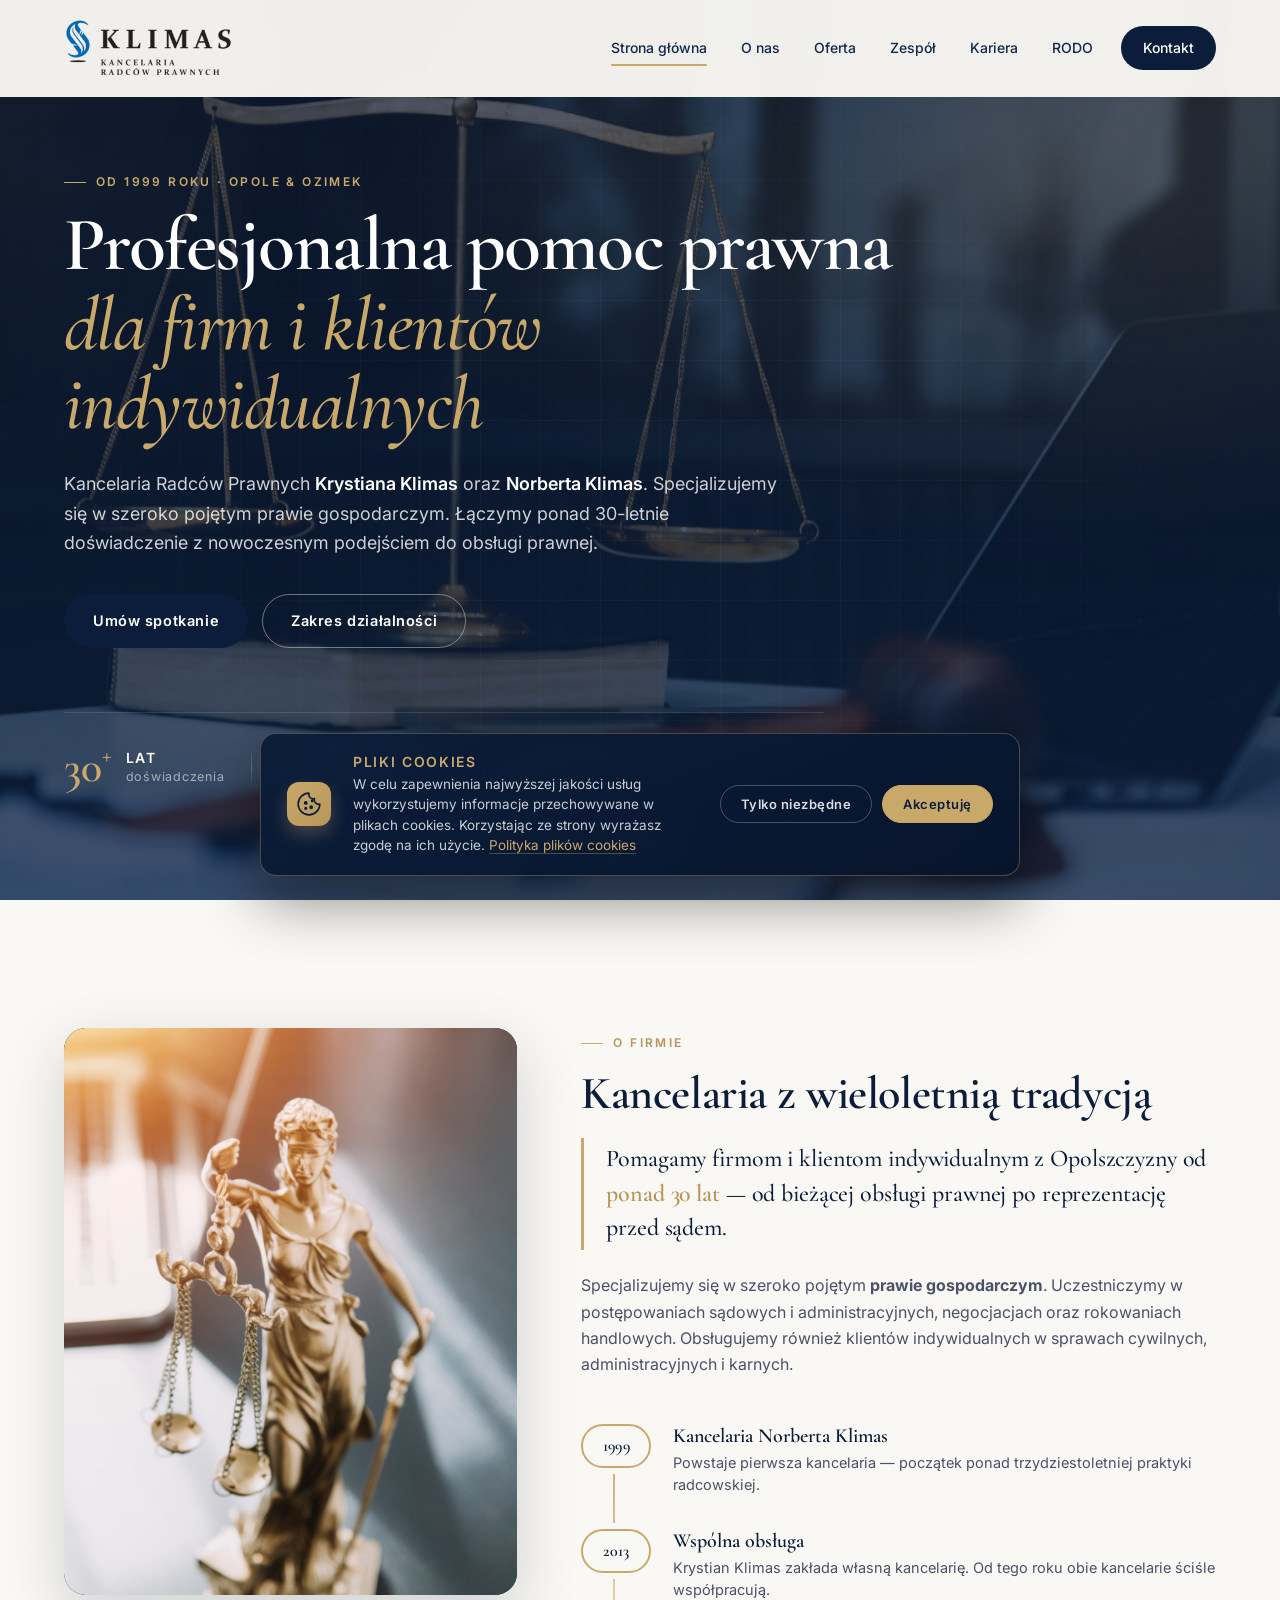
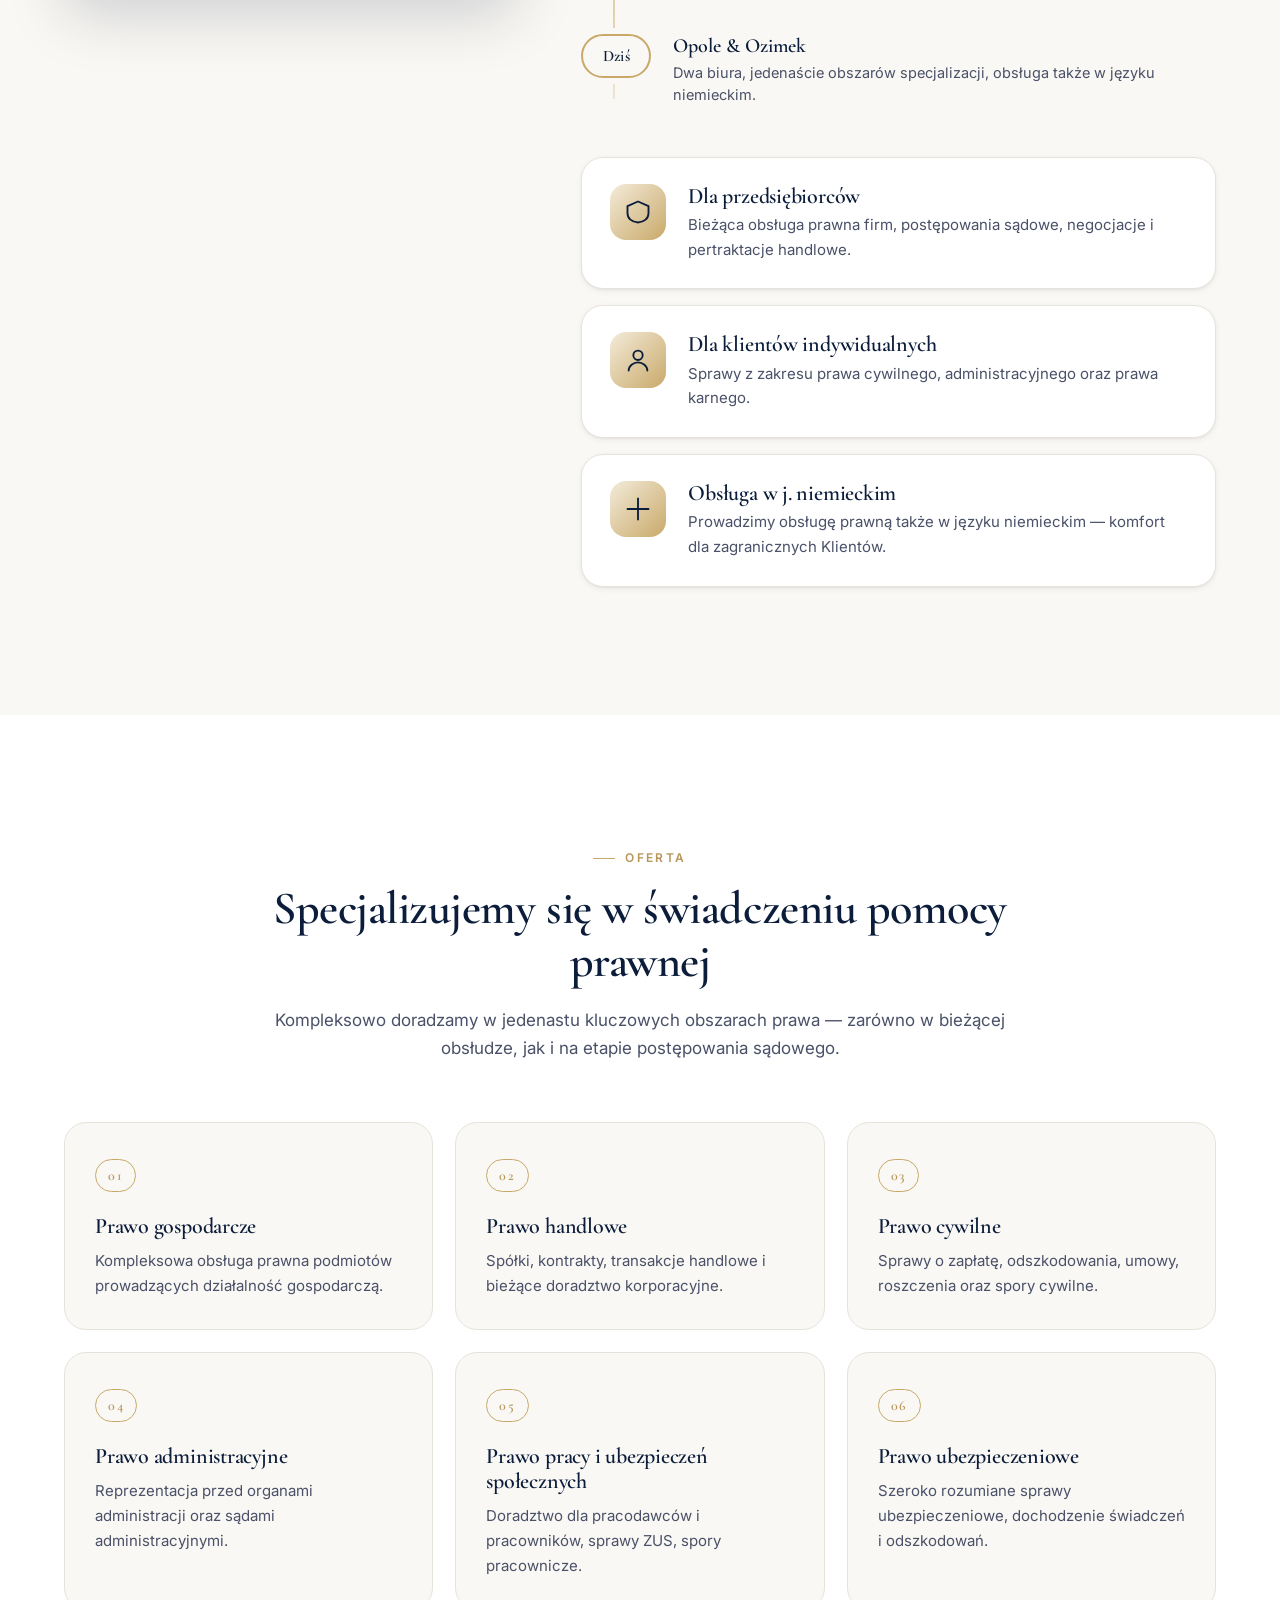
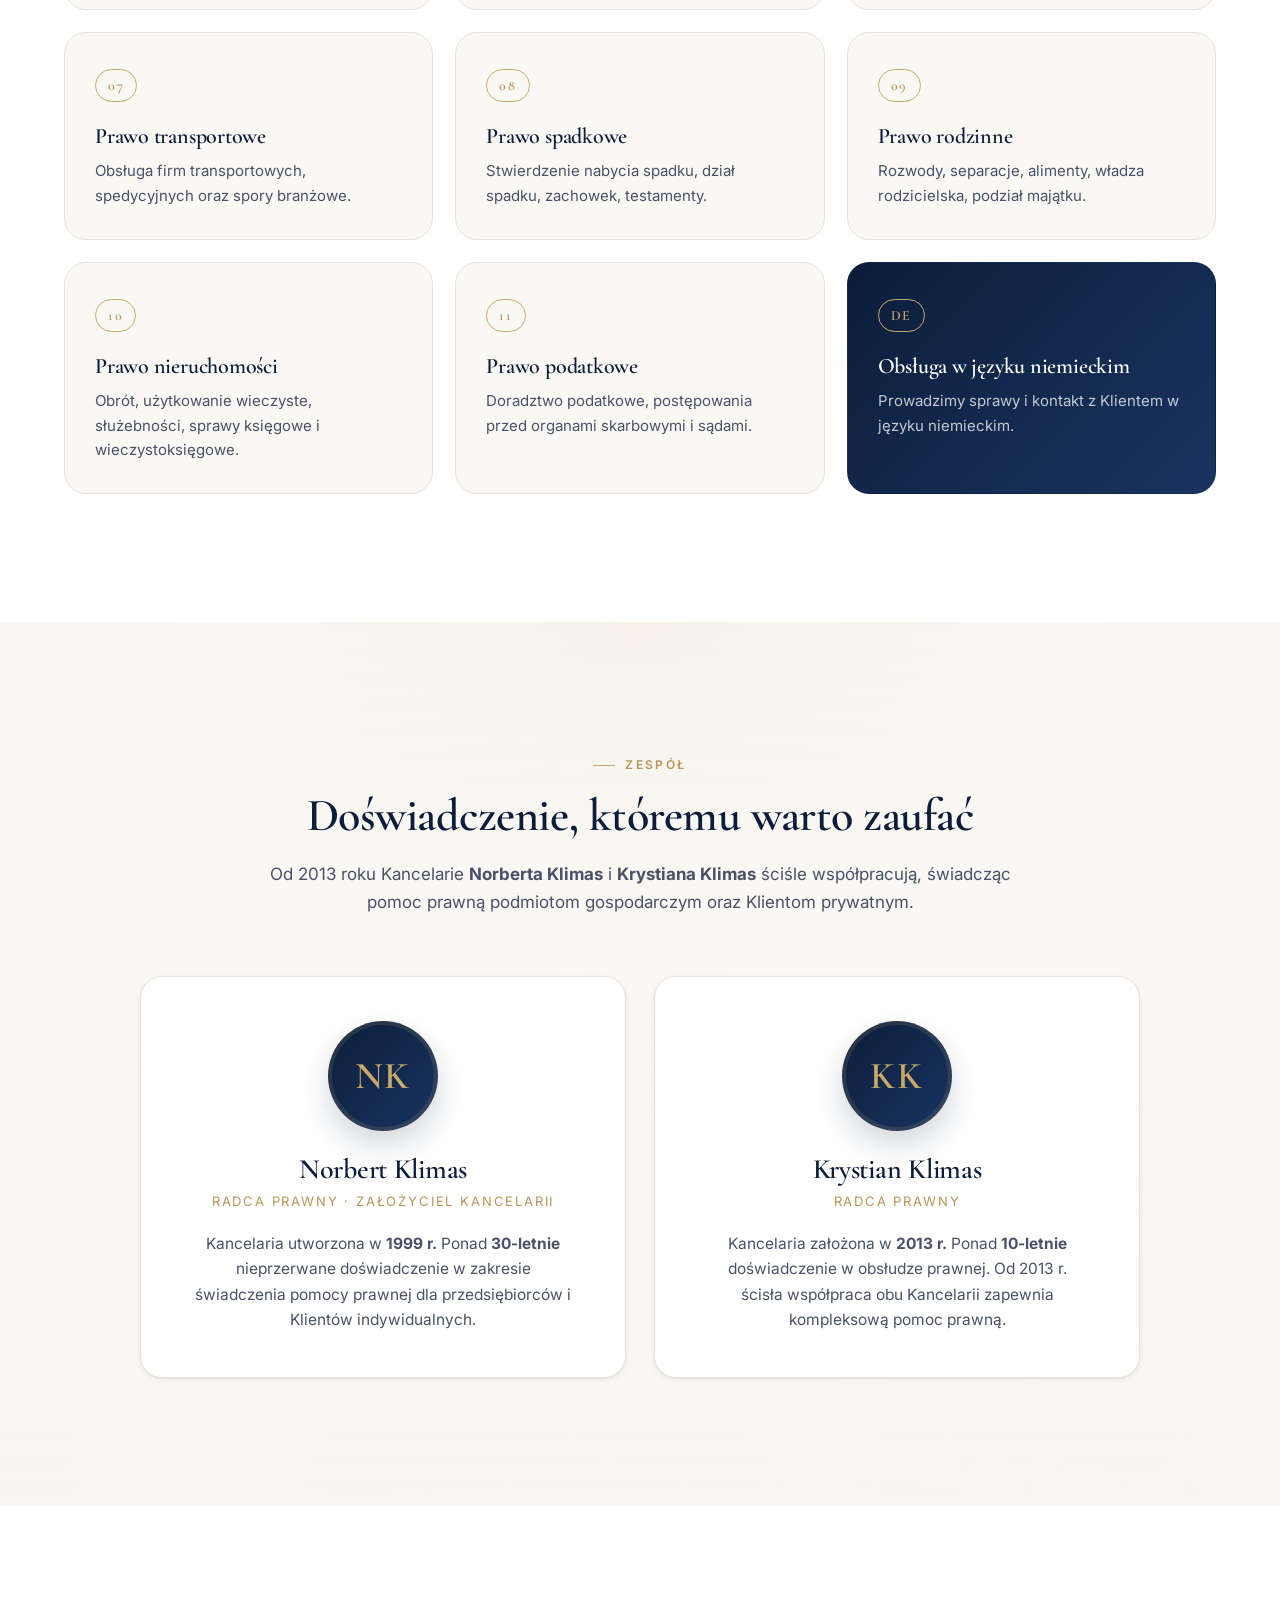
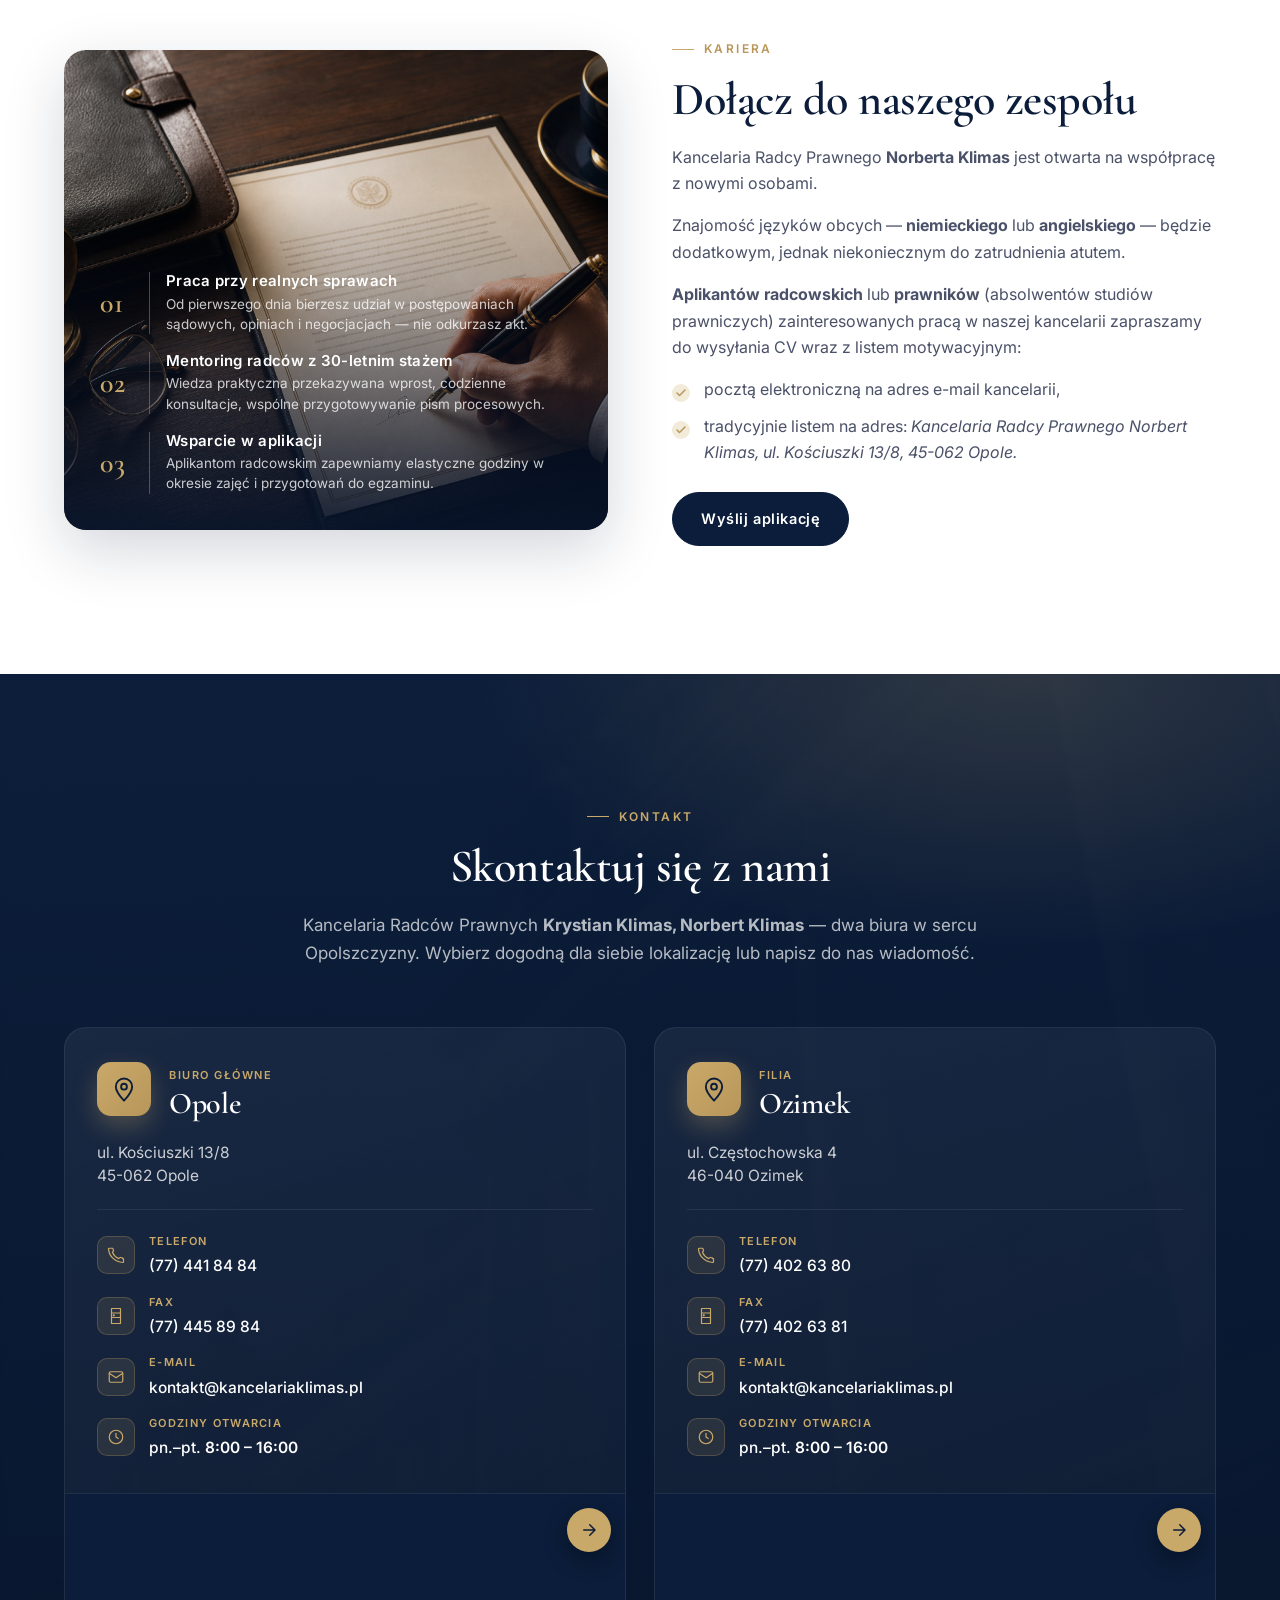
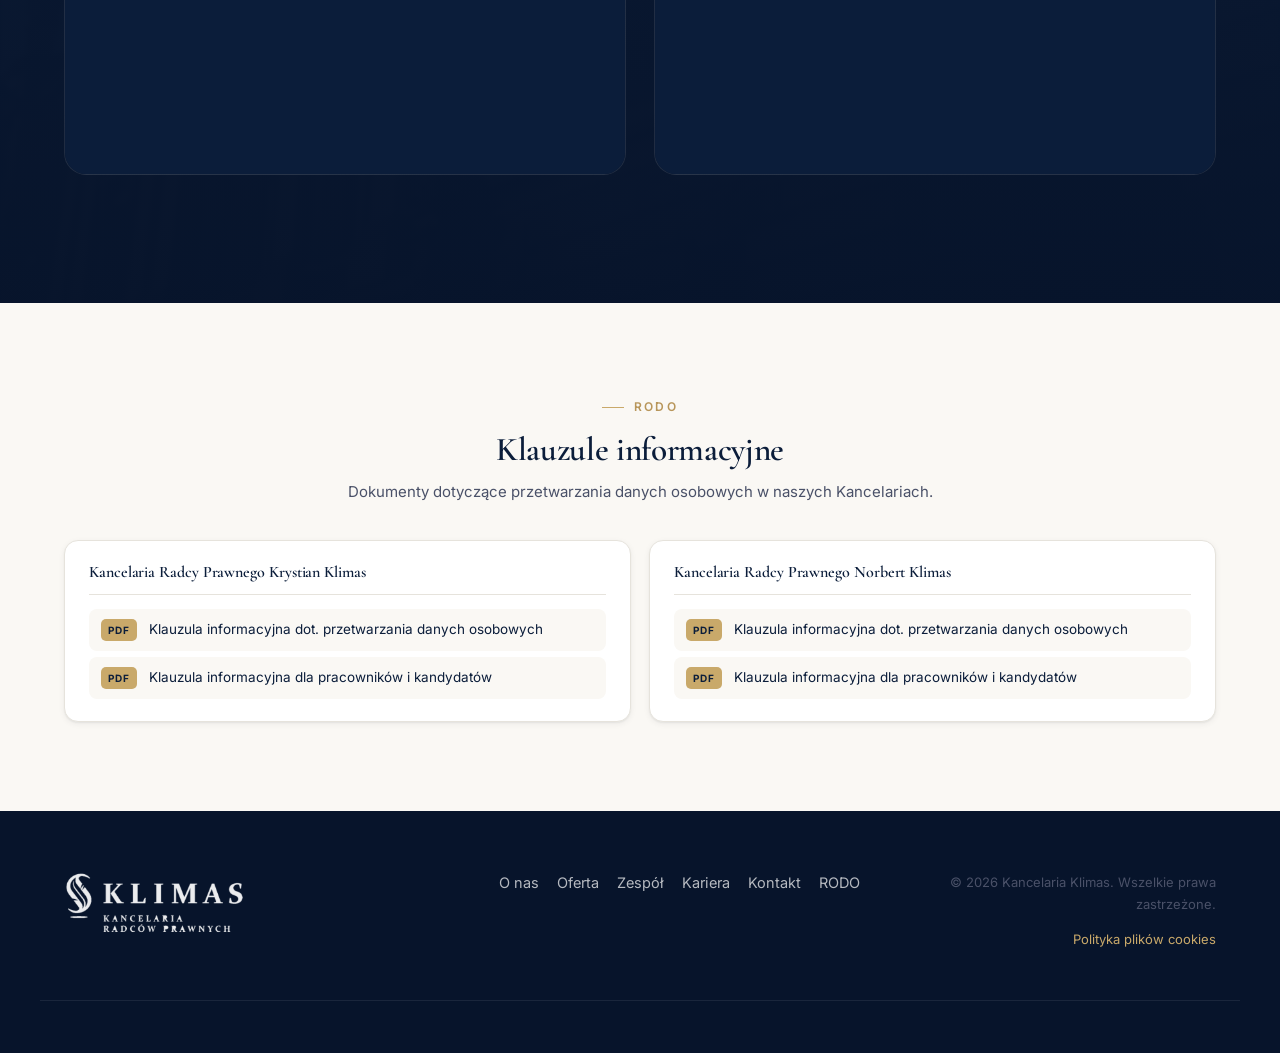
==== commit be25fc61: "Add files via upload" ====
--- a/index.html
+++ b/index.html
@@ -27,7 +27,7 @@
 
       <nav class="nav__links" aria-label="menu główne">
         <a href="#home">Strona główna</a>
-        <a href="#about">O firmie</a>
+        <a href="#about">O nas</a>
         <a href="#offer">Oferta</a>
         <a href="#team">Zespół</a>
         <a href="#career">Kariera</a>
@@ -581,7 +581,7 @@
       </div>
 
       <nav class="footer__nav" aria-label="stopka">
-        <a href="#about">O firmie</a>
+        <a href="#about">O nas</a>
         <a href="#offer">Oferta</a>
         <a href="#team">Zespół</a>
         <a href="#career">Kariera</a>
--- a/styles.css
+++ b/styles.css
@@ -1325,7 +1325,14 @@
 @media (max-width: 1024px) {
   .offer__grid { grid-template-columns: repeat(2, minmax(0,1fr)); }
   .about__layout { grid-template-columns: 1fr; }
-  .about__media { position: static; max-width: 540px; margin: 0 auto; aspect-ratio: 16 / 11; }
+  .about__media {
+    position: relative;
+    top: auto;
+    max-width: 540px;
+    margin: 0 auto;
+    aspect-ratio: 16 / 11;
+    width: 100%;
+  }
   .career__panel { min-height: 420px; }
   .career__overlay { padding: 28px; }
   .office-card__map iframe { height: 240px; }
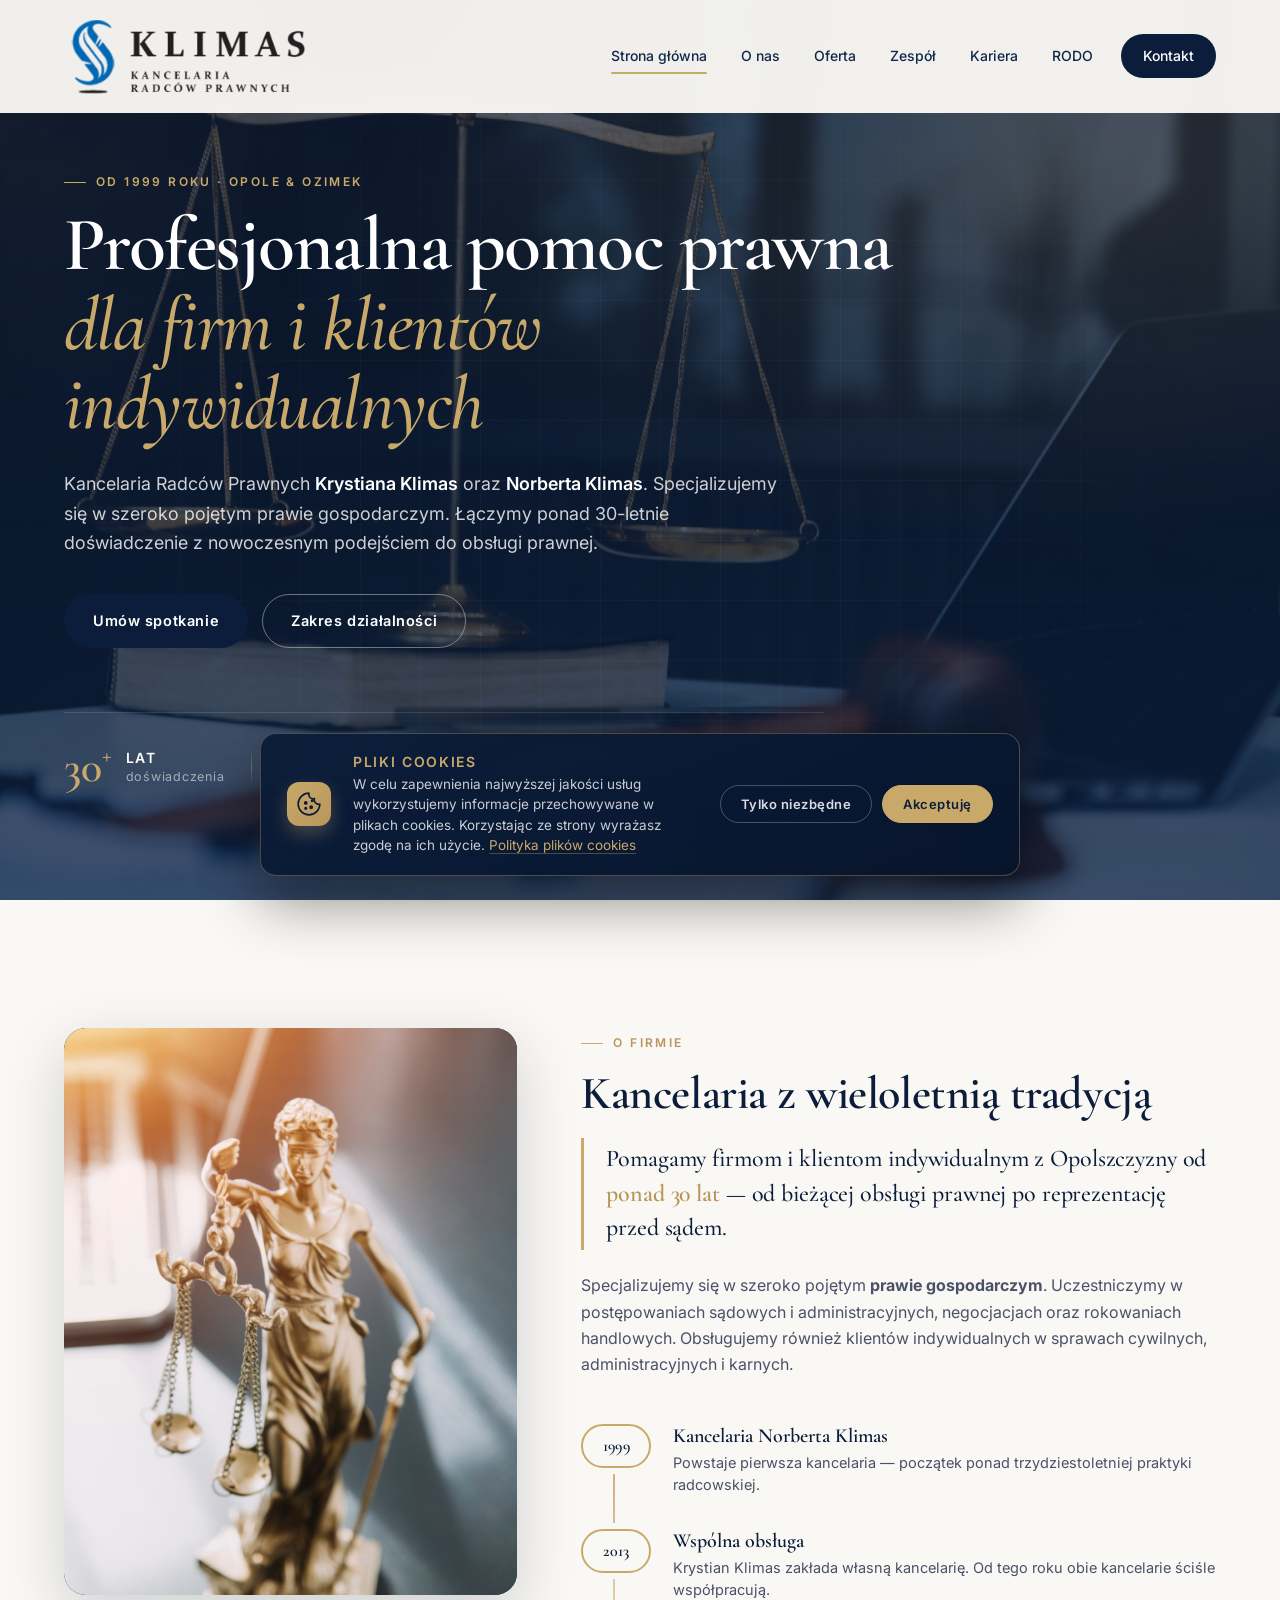
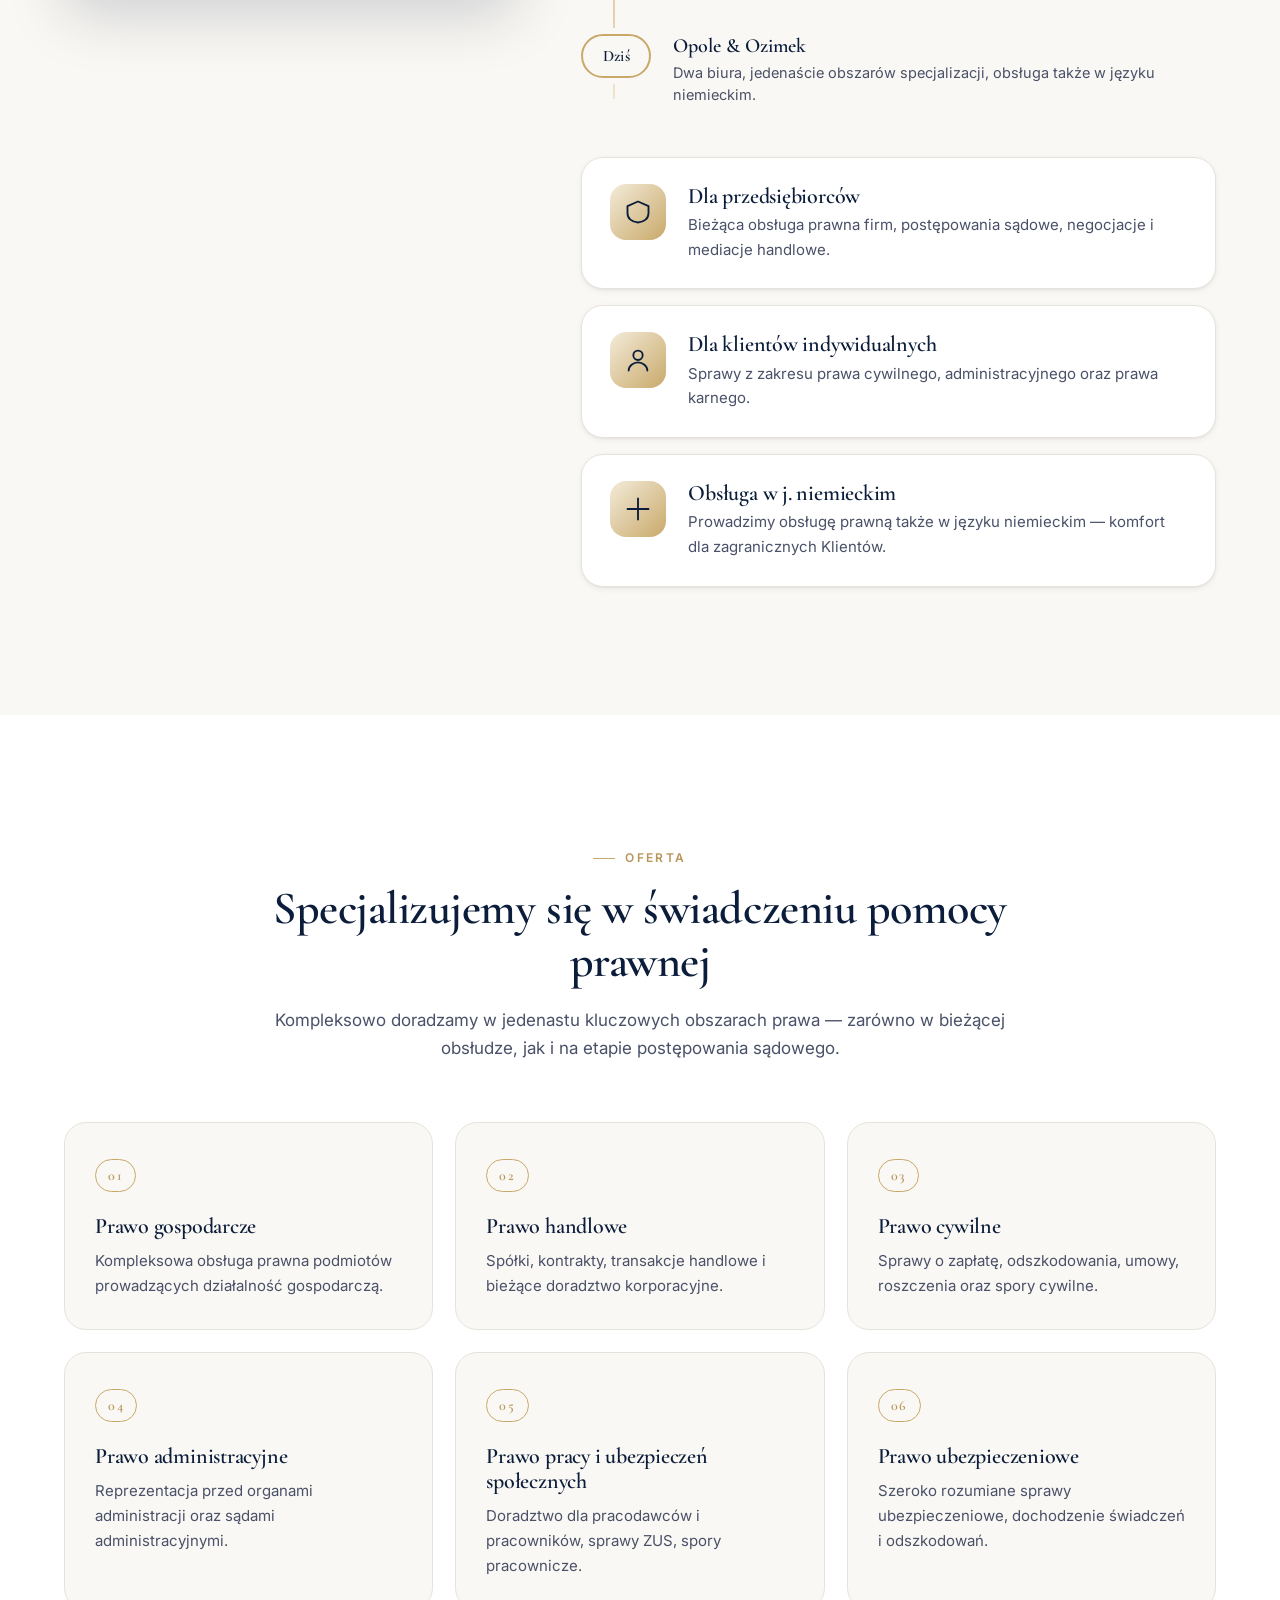
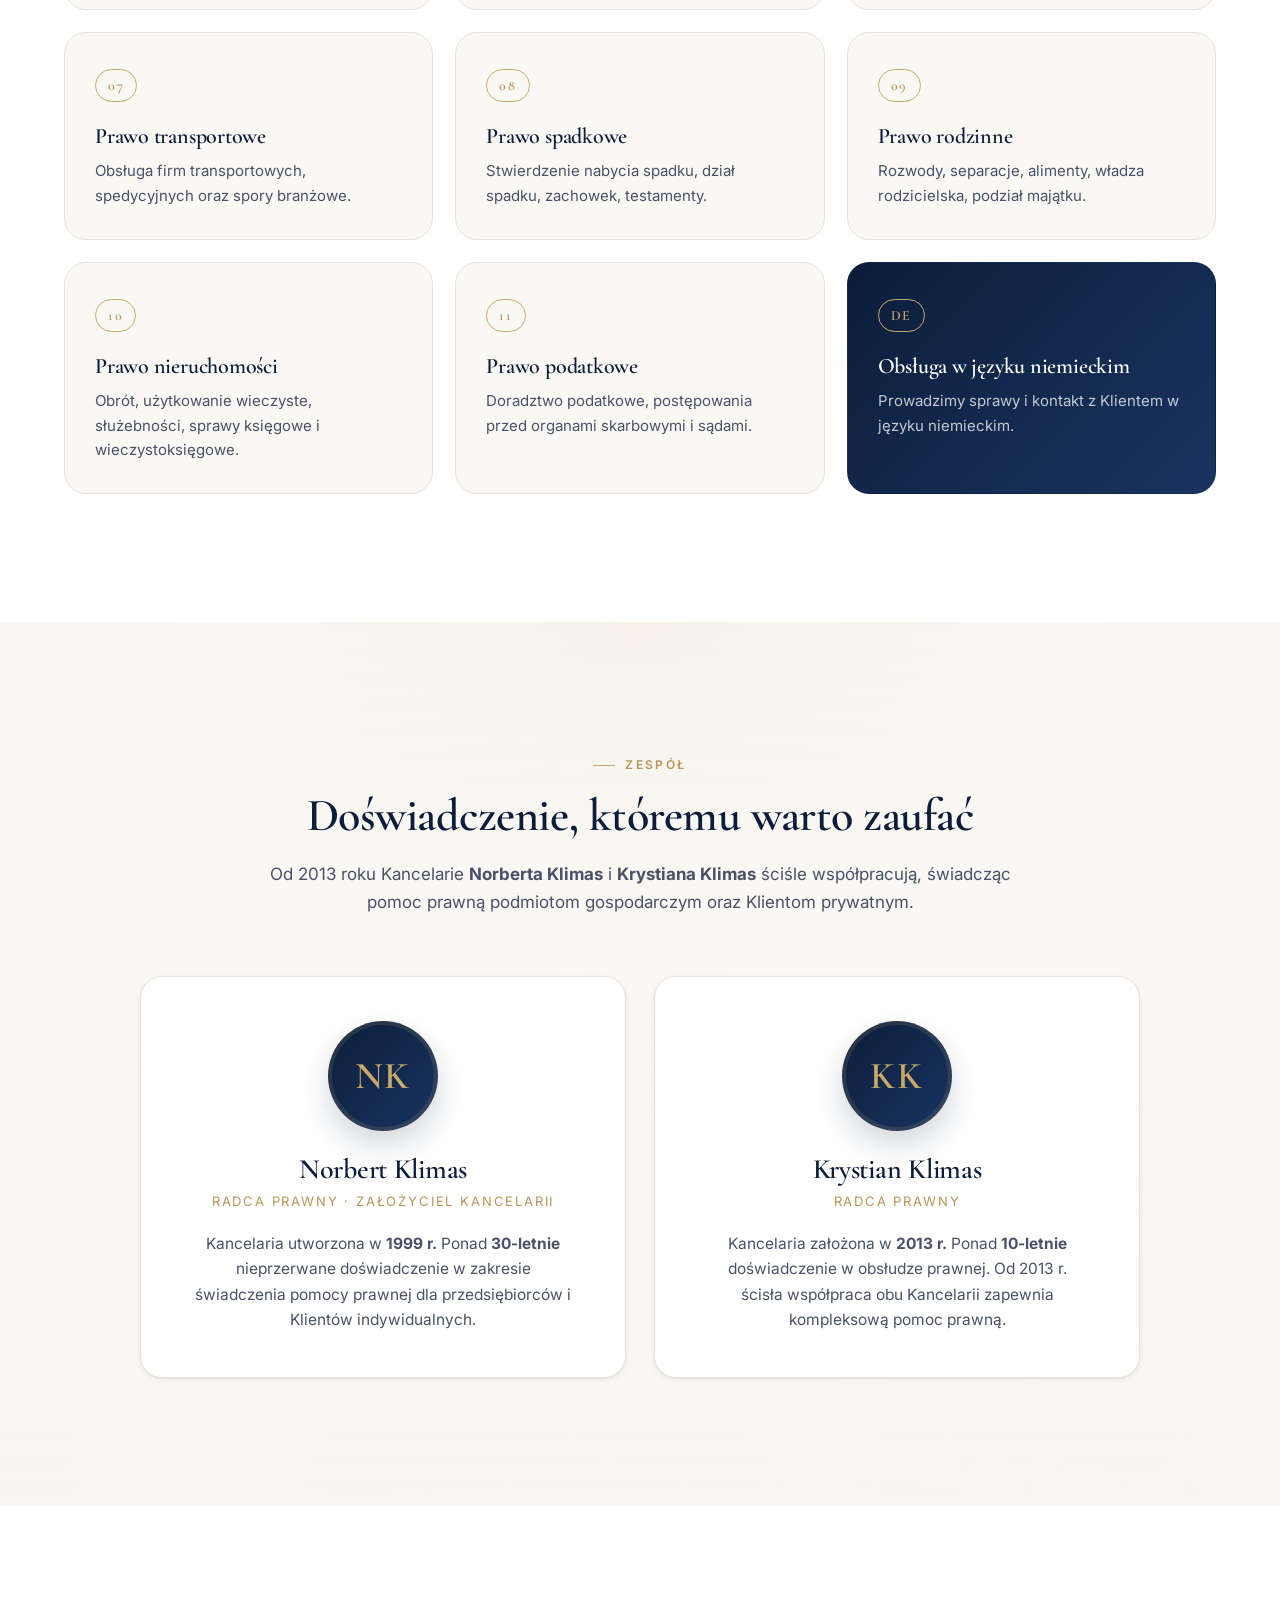
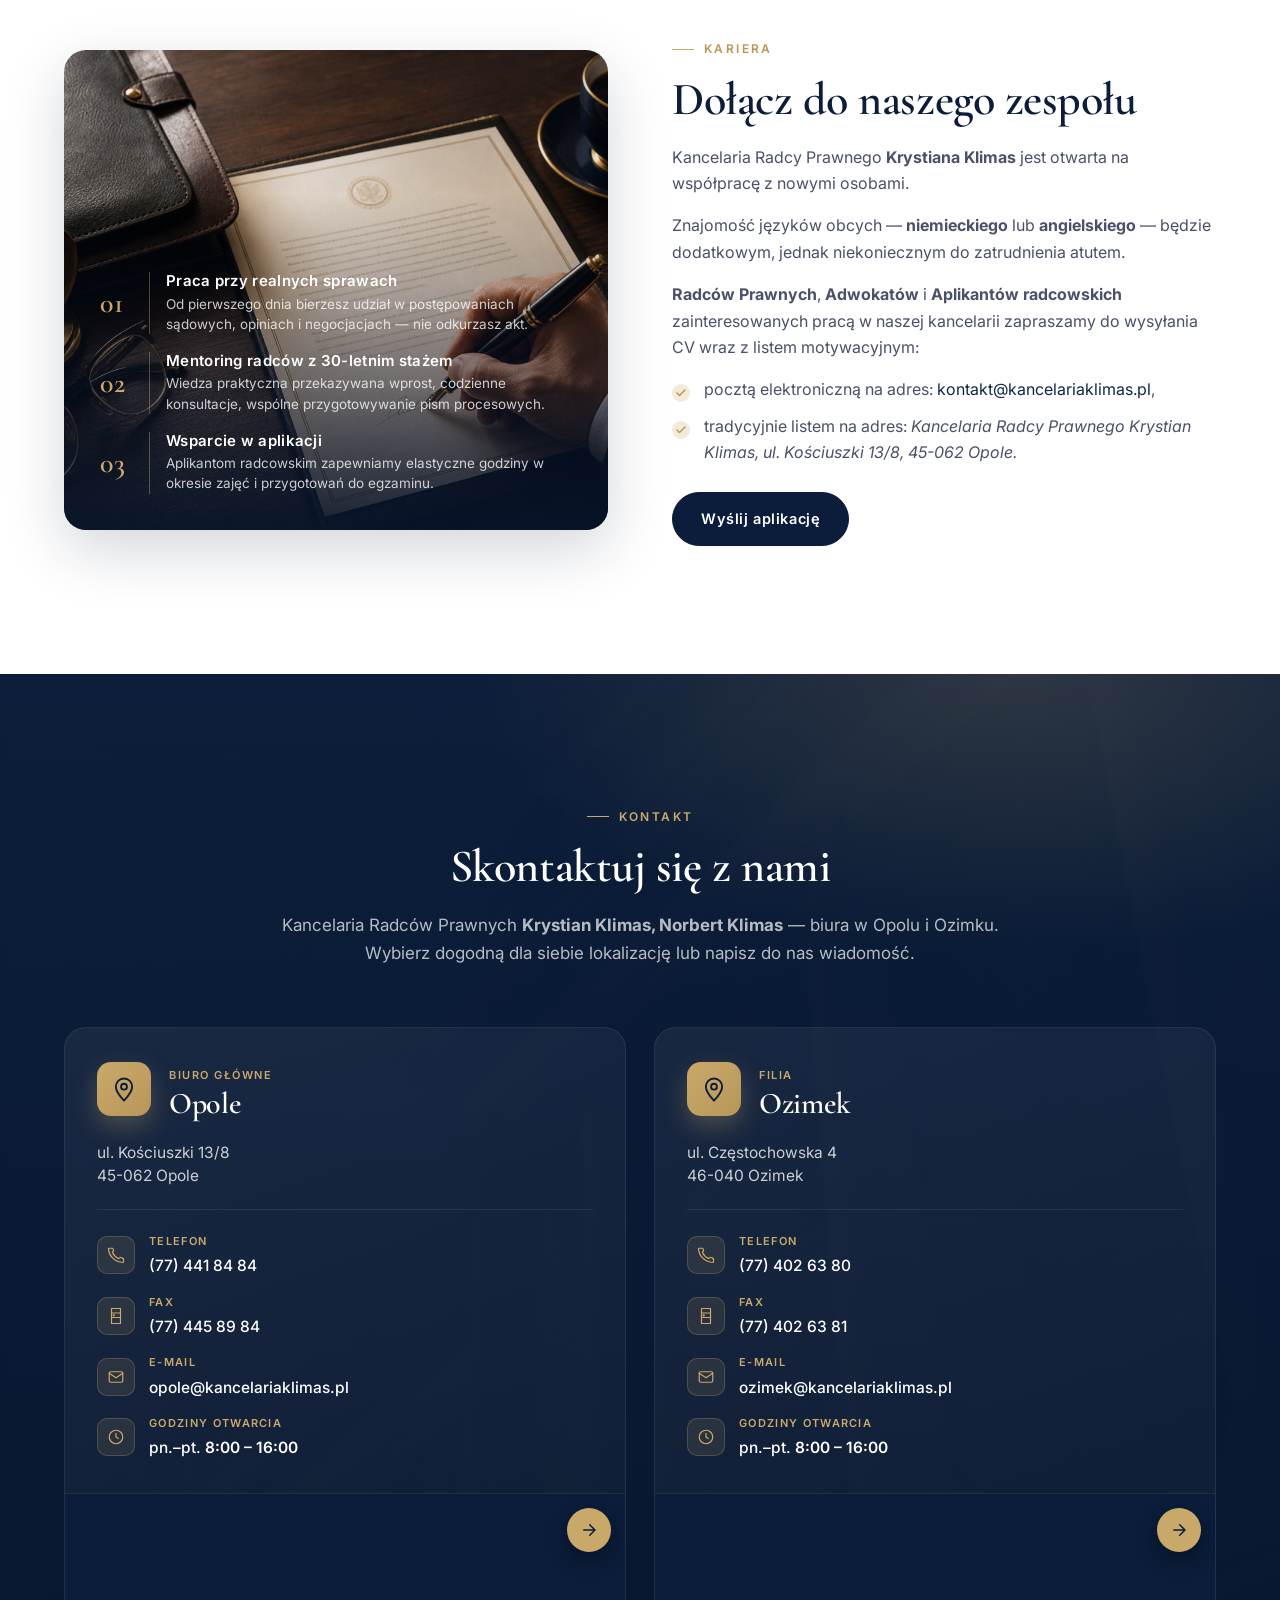
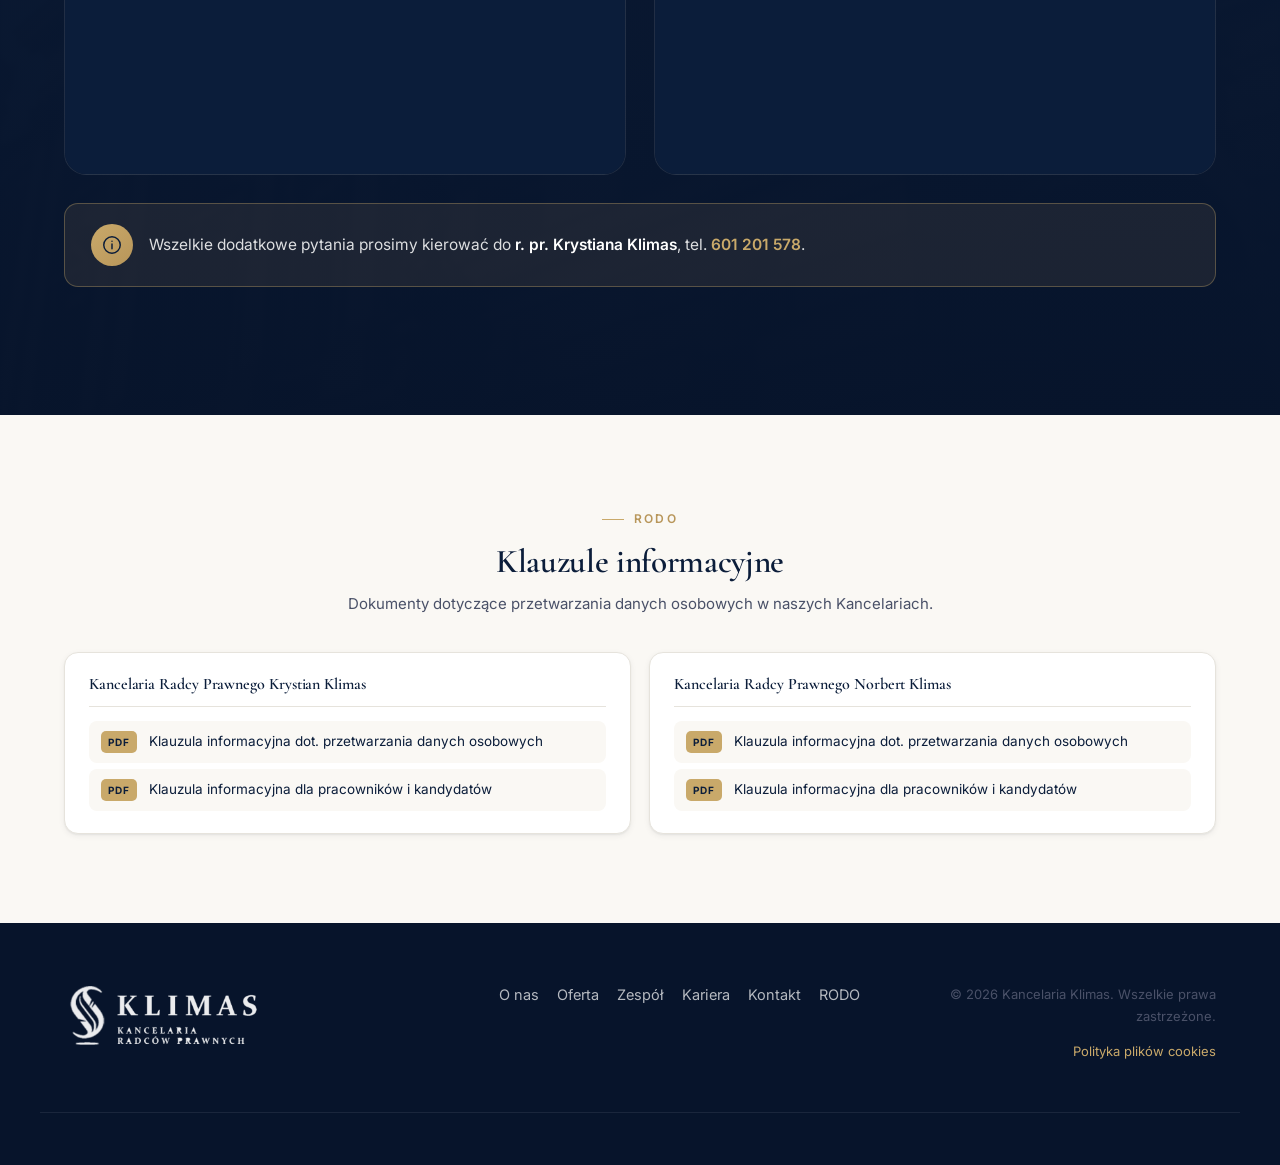
==== commit b9e83e6d: "Add files via upload" ====
--- a/index.html
+++ b/index.html
@@ -156,7 +156,7 @@
               <svg viewBox="0 0 24 24" fill="none" stroke="currentColor" stroke-width="1.6"><path d="M12 3 3 7v6c0 4.5 3.6 7.7 9 8 5.4-.3 9-3.5 9-8V7l-9-4Z"/></svg>
             </div>
             <h3>Dla przedsiębiorców</h3>
-            <p>Bieżąca obsługa prawna firm, postępowania sądowe, negocjacje i pertraktacje handlowe.</p>
+            <p>Bieżąca obsługa prawna firm, postępowania sądowe, negocjacje i mediacje handlowe.</p>
           </div>
           <div class="feature reveal">
             <div class="feature__icon" aria-hidden="true">
@@ -306,7 +306,7 @@
         <span class="eyebrow">Kariera</span>
         <h2 class="section__title">Dołącz do naszego zespołu</h2>
         <p>
-          Kancelaria Radcy Prawnego <strong>Norberta Klimas</strong> jest otwarta na
+          Kancelaria Radcy Prawnego <strong>Krystiana Klimas</strong> jest otwarta na
           współpracę z nowymi osobami.
         </p>
         <p>
@@ -314,13 +314,14 @@
           — będzie dodatkowym, jednak niekoniecznym do zatrudnienia atutem.
         </p>
         <p>
-          <strong>Aplikantów radcowskich</strong> lub <strong>prawników</strong>
-          (absolwentów studiów prawniczych) zainteresowanych pracą w naszej kancelarii
-          zapraszamy do wysyłania CV wraz z listem motywacyjnym:
+          <strong>Radców Prawnych</strong>, <strong>Adwokatów</strong> i <strong>Aplikantów radcowskich</strong>
+          zainteresowanych pracą w naszej kancelarii zapraszamy do wysyłania CV wraz z listem
+          motywacyjnym:
         </p>
         <ul class="check-list">
-          <li>pocztą elektroniczną na adres e-mail kancelarii,</li>
-          <li>tradycyjnie listem na adres: <em>Kancelaria Radcy Prawnego Norbert Klimas, ul. Kościuszki 13/8, 45-062 Opole.</em></li>
+          <li>pocztą elektroniczną na adres:
+            <a class="protect-mail" data-user="kontakt" data-domain="kancelariaklimas.pl" href="#">kontakt [małpa] kancelariaklimas.pl</a>,</li>
+          <li>tradycyjnie listem na adres: <em>Kancelaria Radcy Prawnego Krystian Klimas, ul. Kościuszki 13/8, 45-062 Opole.</em></li>
         </ul>
         <a href="#contact" class="btn btn--primary">Wyślij aplikację</a>
       </div>
@@ -362,7 +363,7 @@
         <h2 class="section__title">Skontaktuj się z nami</h2>
         <p class="section__lead">
           Kancelaria Radców Prawnych <strong>Krystian Klimas, Norbert Klimas</strong> —
-          dwa biura w&nbsp;sercu Opolszczyzny. Wybierz dogodną dla siebie lokalizację
+          biura w&nbsp;Opolu i&nbsp;Ozimku. Wybierz dogodną dla siebie lokalizację
           lub napisz do nas wiadomość.
         </p>
       </div>
@@ -397,7 +398,7 @@
                 </span>
                 <div>
                   <span class="office-card__label">Telefon</span>
-                  <a href="tel:+48774418484">(77) 441 84 84</a>
+                  <a class="protect-tel" data-tel="48774418484" href="#">(77) 441 84 84</a>
                 </div>
               </li>
               <li>
@@ -415,7 +416,7 @@
                 </span>
                 <div>
                   <span class="office-card__label">E-mail</span>
-                  <a href="mailto:kontakt@kancelariaklimas.pl">kontakt@kancelariaklimas.pl</a>
+                  <a class="protect-mail" data-user="opole" data-domain="kancelariaklimas.pl" href="#">opole [małpa] kancelariaklimas.pl</a>
                 </div>
               </li>
               <li>
@@ -470,7 +471,7 @@
                 </span>
                 <div>
                   <span class="office-card__label">Telefon</span>
-                  <a href="tel:+48774026380">(77) 402 63 80</a>
+                  <a class="protect-tel" data-tel="48774026380" href="#">(77) 402 63 80</a>
                 </div>
               </li>
               <li>
@@ -488,7 +489,7 @@
                 </span>
                 <div>
                   <span class="office-card__label">E-mail</span>
-                  <a href="mailto:kontakt@kancelariaklimas.pl">kontakt@kancelariaklimas.pl</a>
+                  <a class="protect-mail" data-user="ozimek" data-domain="kancelariaklimas.pl" href="#">ozimek [małpa] kancelariaklimas.pl</a>
                 </div>
               </li>
               <li>
@@ -518,6 +519,16 @@
           </article>
         </div>
 
+      </div>
+
+      <div class="contact__note reveal">
+        <span class="contact__note-icon" aria-hidden="true">
+          <svg viewBox="0 0 24 24" fill="none" stroke="currentColor" stroke-width="1.6"><circle cx="12" cy="12" r="9"/><path d="M12 16v-5M12 8h.01"/></svg>
+        </span>
+        <p>
+          Wszelkie dodatkowe pytania prosimy kierować do <strong>r. pr. Krystiana Klimas</strong>,
+          tel. <a class="protect-tel" data-tel="48601201578" href="#">601&nbsp;201&nbsp;578</a>.
+        </p>
       </div>
     </div>
   </section>
--- a/styles.css
+++ b/styles.css
@@ -162,10 +162,10 @@
   align-items: center;
   justify-content: space-between;
   gap: 24px;
-  height: 96px;
+  height: 112px;
   transition: height .25s var(--t);
 }
-.nav.is-scrolled .nav__inner { height: 80px; }
+.nav.is-scrolled .nav__inner { height: 90px; }
 .nav__brand {
   display: flex;
   align-items: center;
@@ -174,13 +174,13 @@
 }
 .nav__logo {
   width: auto;
-  height: 60px;
-  max-height: 60px;
+  height: 80px;
+  max-height: 80px;
   object-fit: contain;
   display: block;
   transition: height .25s var(--t);
 }
-.nav.is-scrolled .nav__logo { height: 48px; }
+.nav.is-scrolled .nav__logo { height: 64px; }
 .nav__links {
   display: flex;
   align-items: center;
@@ -436,11 +436,11 @@
 .section {
   padding: clamp(80px, 10vw, 130px) 0;
   position: relative;
-  scroll-margin-top: 96px;
-}
-section[id] { scroll-margin-top: 96px; }
+  scroll-margin-top: 112px;
+}
+section[id] { scroll-margin-top: 112px; }
 @media (max-width: 820px) {
-  .section, section[id] { scroll-margin-top: 76px; }
+  .section, section[id] { scroll-margin-top: 84px; }
 }
 .section--alt { background: var(--white); }
 .section--dark {
@@ -1065,9 +1065,47 @@
   color: var(--white);
   font-size: 15.5px;
   font-weight: 500;
+  word-break: break-word;
 }
 .office-card__list a:hover { color: var(--gold-500); }
 .office-card__list strong { color: var(--white); font-weight: 600; }
+
+/* Contact note — additional questions */
+.contact__note {
+  display: flex;
+  align-items: center;
+  gap: 16px;
+  margin-top: 28px;
+  padding: 20px 26px;
+  background: rgba(201, 169, 106, .1);
+  border: 1px solid rgba(201, 169, 106, .35);
+  border-radius: var(--radius);
+  color: rgba(255, 255, 255, .9);
+}
+.contact__note-icon {
+  flex: 0 0 auto;
+  width: 42px;
+  height: 42px;
+  border-radius: 50%;
+  background: linear-gradient(135deg, var(--gold-500), var(--gold-600));
+  color: var(--navy-900);
+  display: grid;
+  place-items: center;
+}
+.contact__note-icon svg { width: 22px; height: 22px; stroke-linecap: round; stroke-linejoin: round; }
+.contact__note p {
+  margin: 0;
+  font-size: 15.5px;
+  line-height: 1.5;
+  color: rgba(255, 255, 255, .85);
+}
+.contact__note strong { color: var(--white); font-weight: 600; }
+.contact__note a {
+  color: var(--gold-500);
+  font-weight: 600;
+  white-space: nowrap;
+}
+.contact__note a:hover { color: var(--white); }
 
 /* Embedded map inside office card */
 .office-card__map {
@@ -1341,14 +1379,14 @@
 }
 
 @media (max-width: 820px) {
-  .nav__inner { height: 76px; }
-  .nav.is-scrolled .nav__inner { height: 68px; }
-  .nav__logo { height: 48px; }
-  .nav.is-scrolled .nav__logo { height: 40px; }
+  .nav__inner { height: 84px; }
+  .nav.is-scrolled .nav__inner { height: 74px; }
+  .nav__logo { height: 58px; }
+  .nav.is-scrolled .nav__logo { height: 50px; }
   .nav__burger { display: flex; }
   .nav__links {
     position: fixed;
-    inset: 76px 0 auto 0;
+    inset: 84px 0 auto 0;
     flex-direction: column;
     align-items: stretch;
     gap: 0;
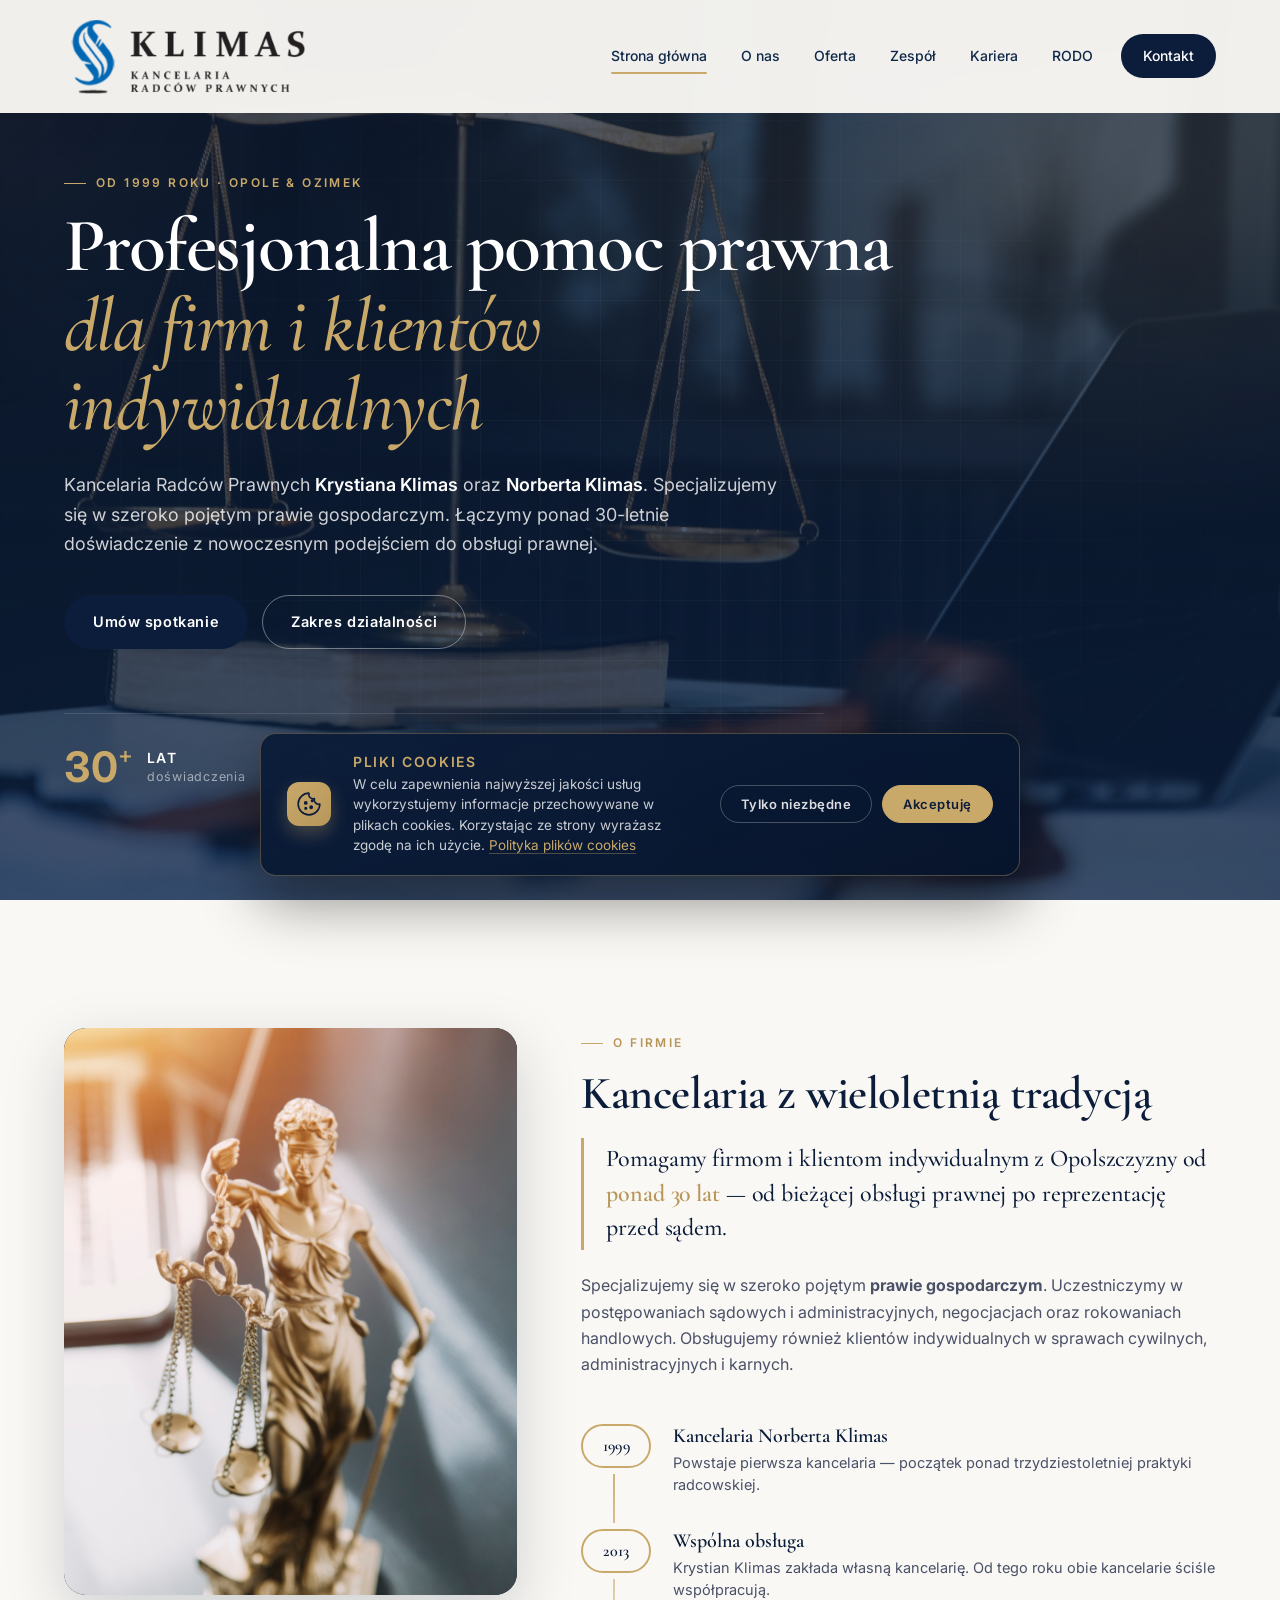
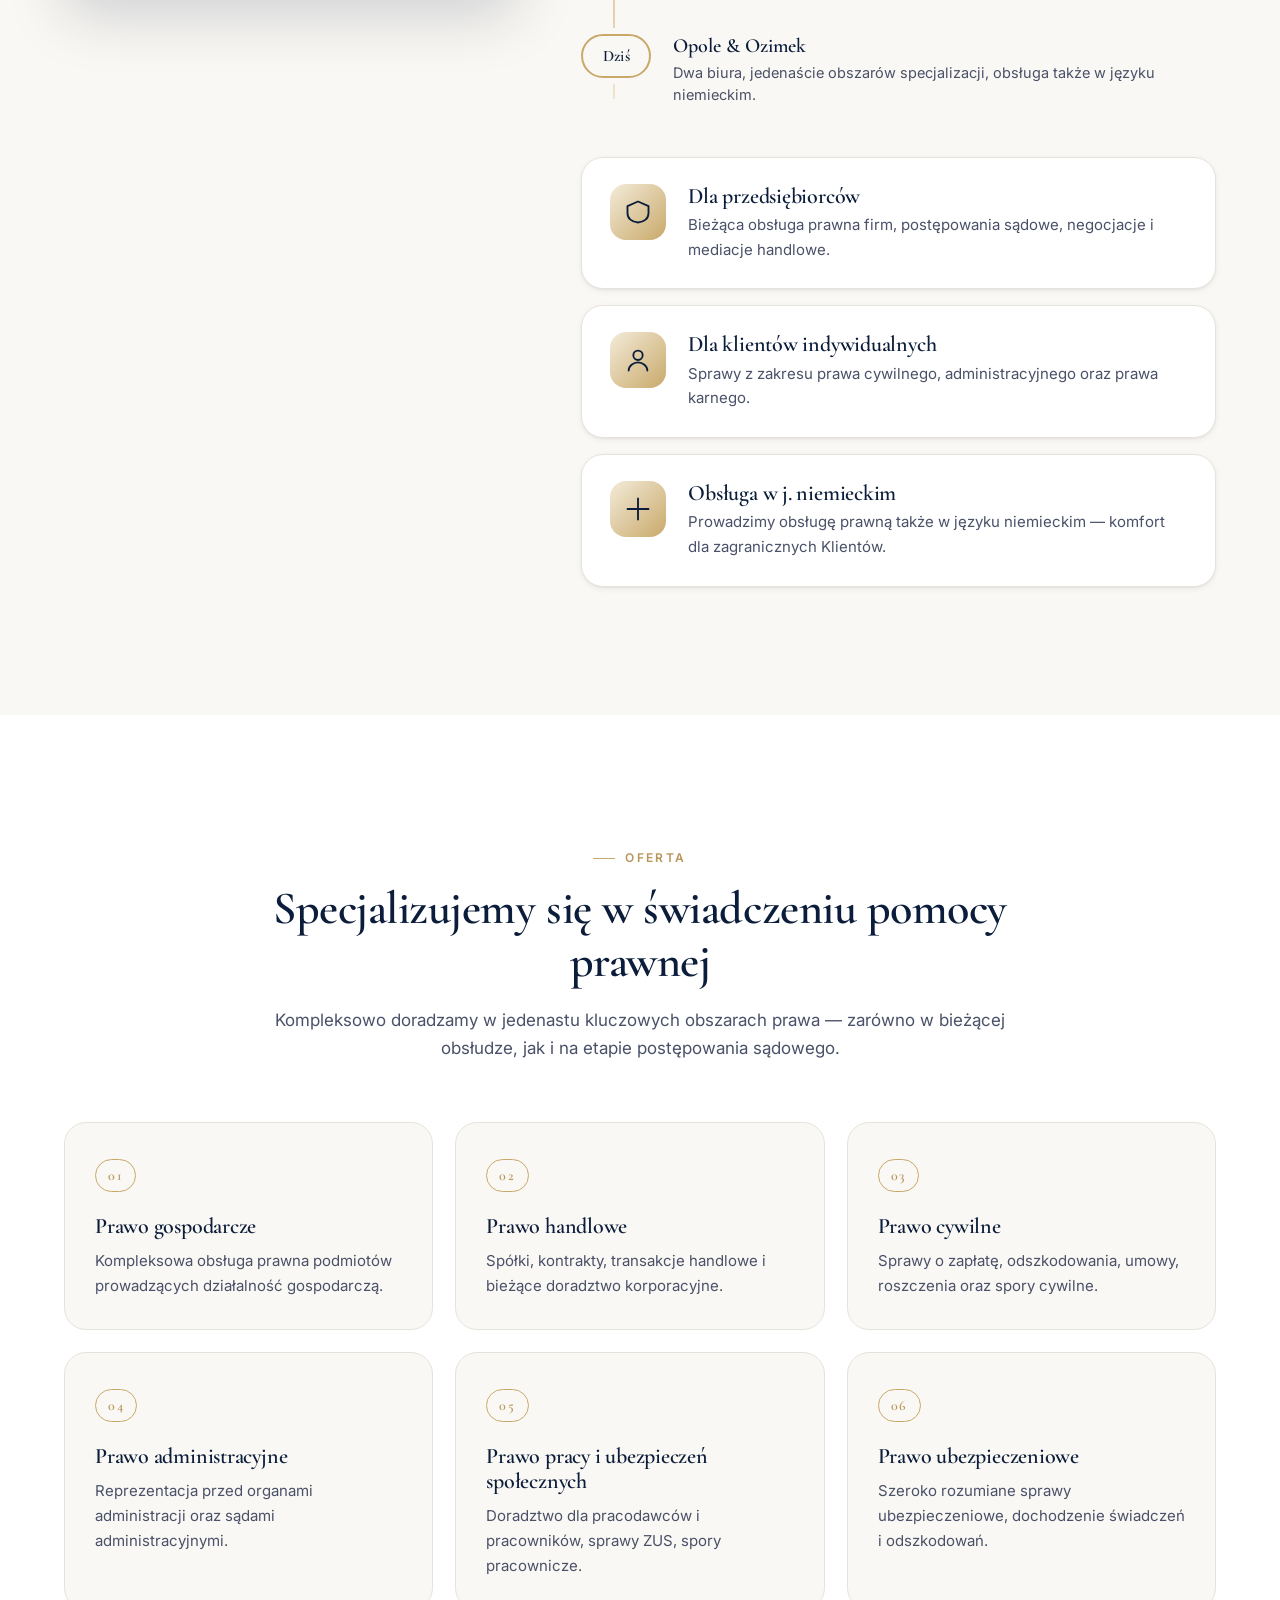
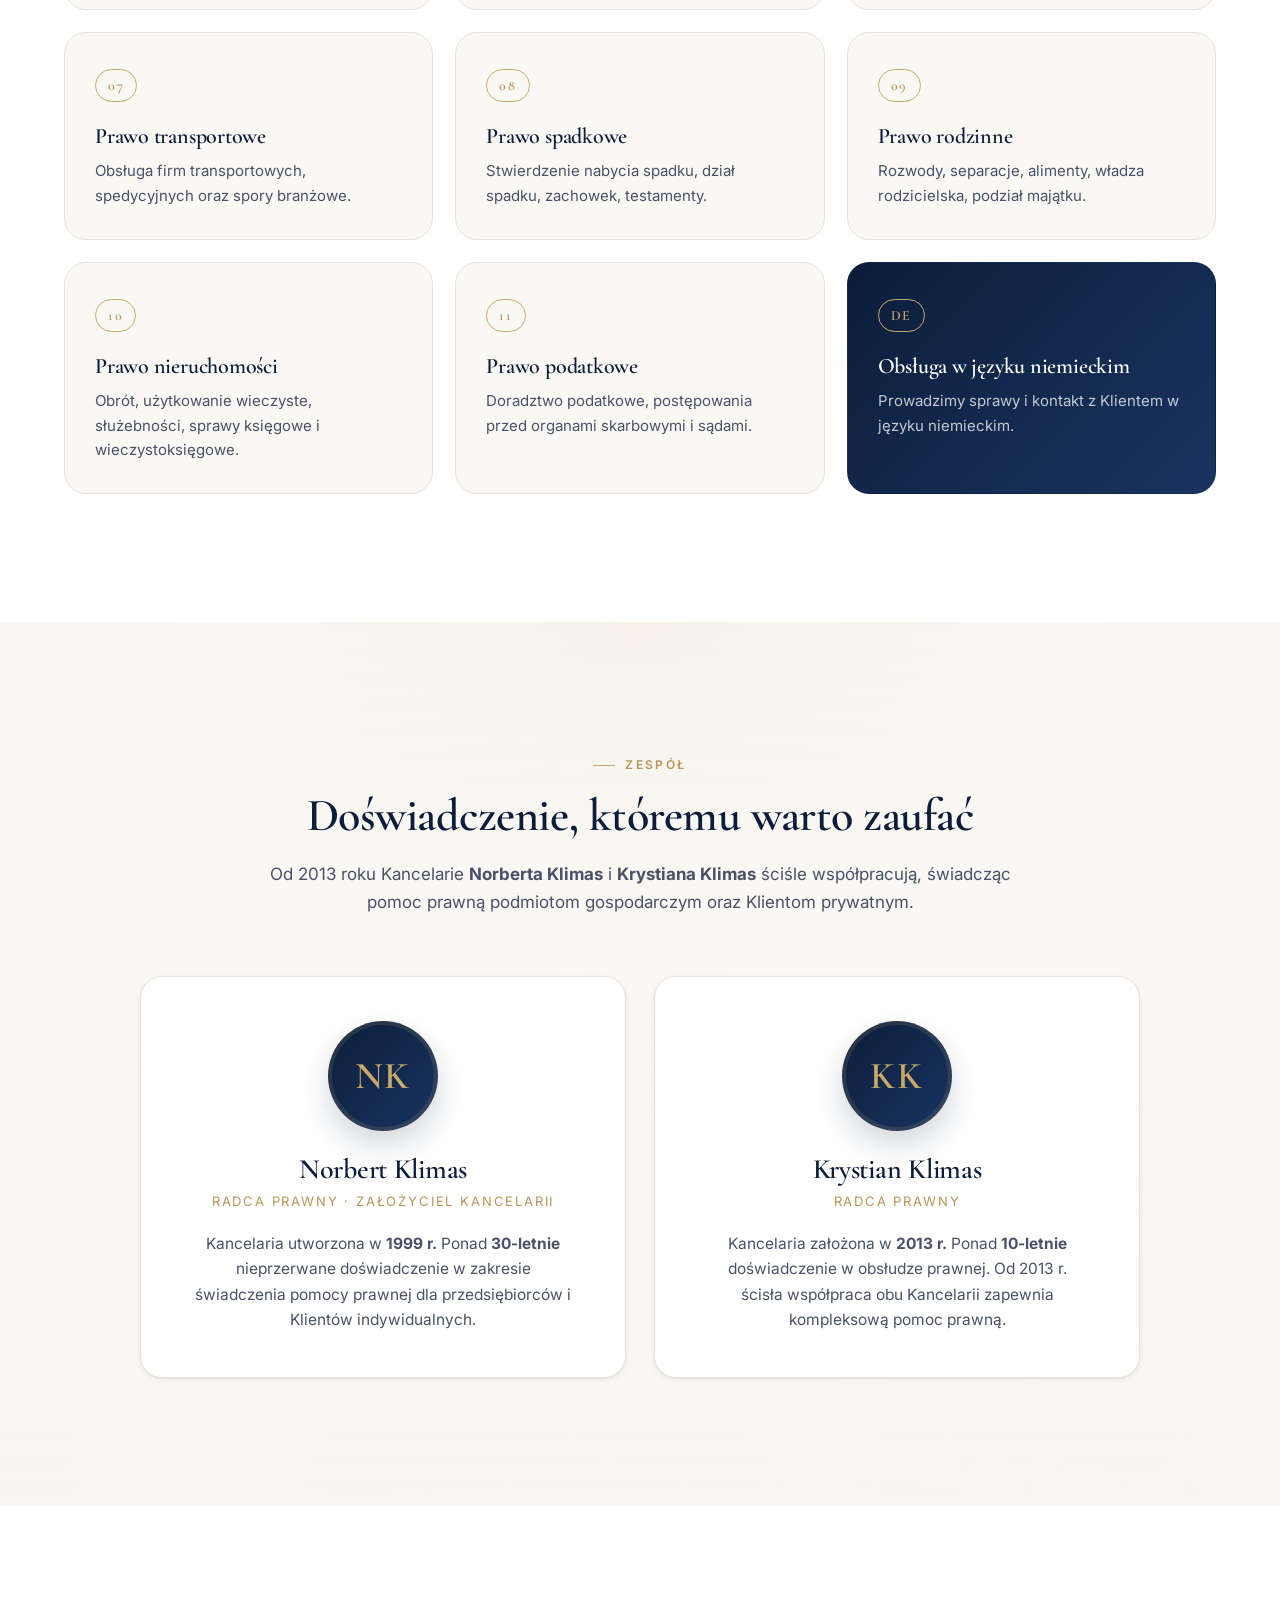
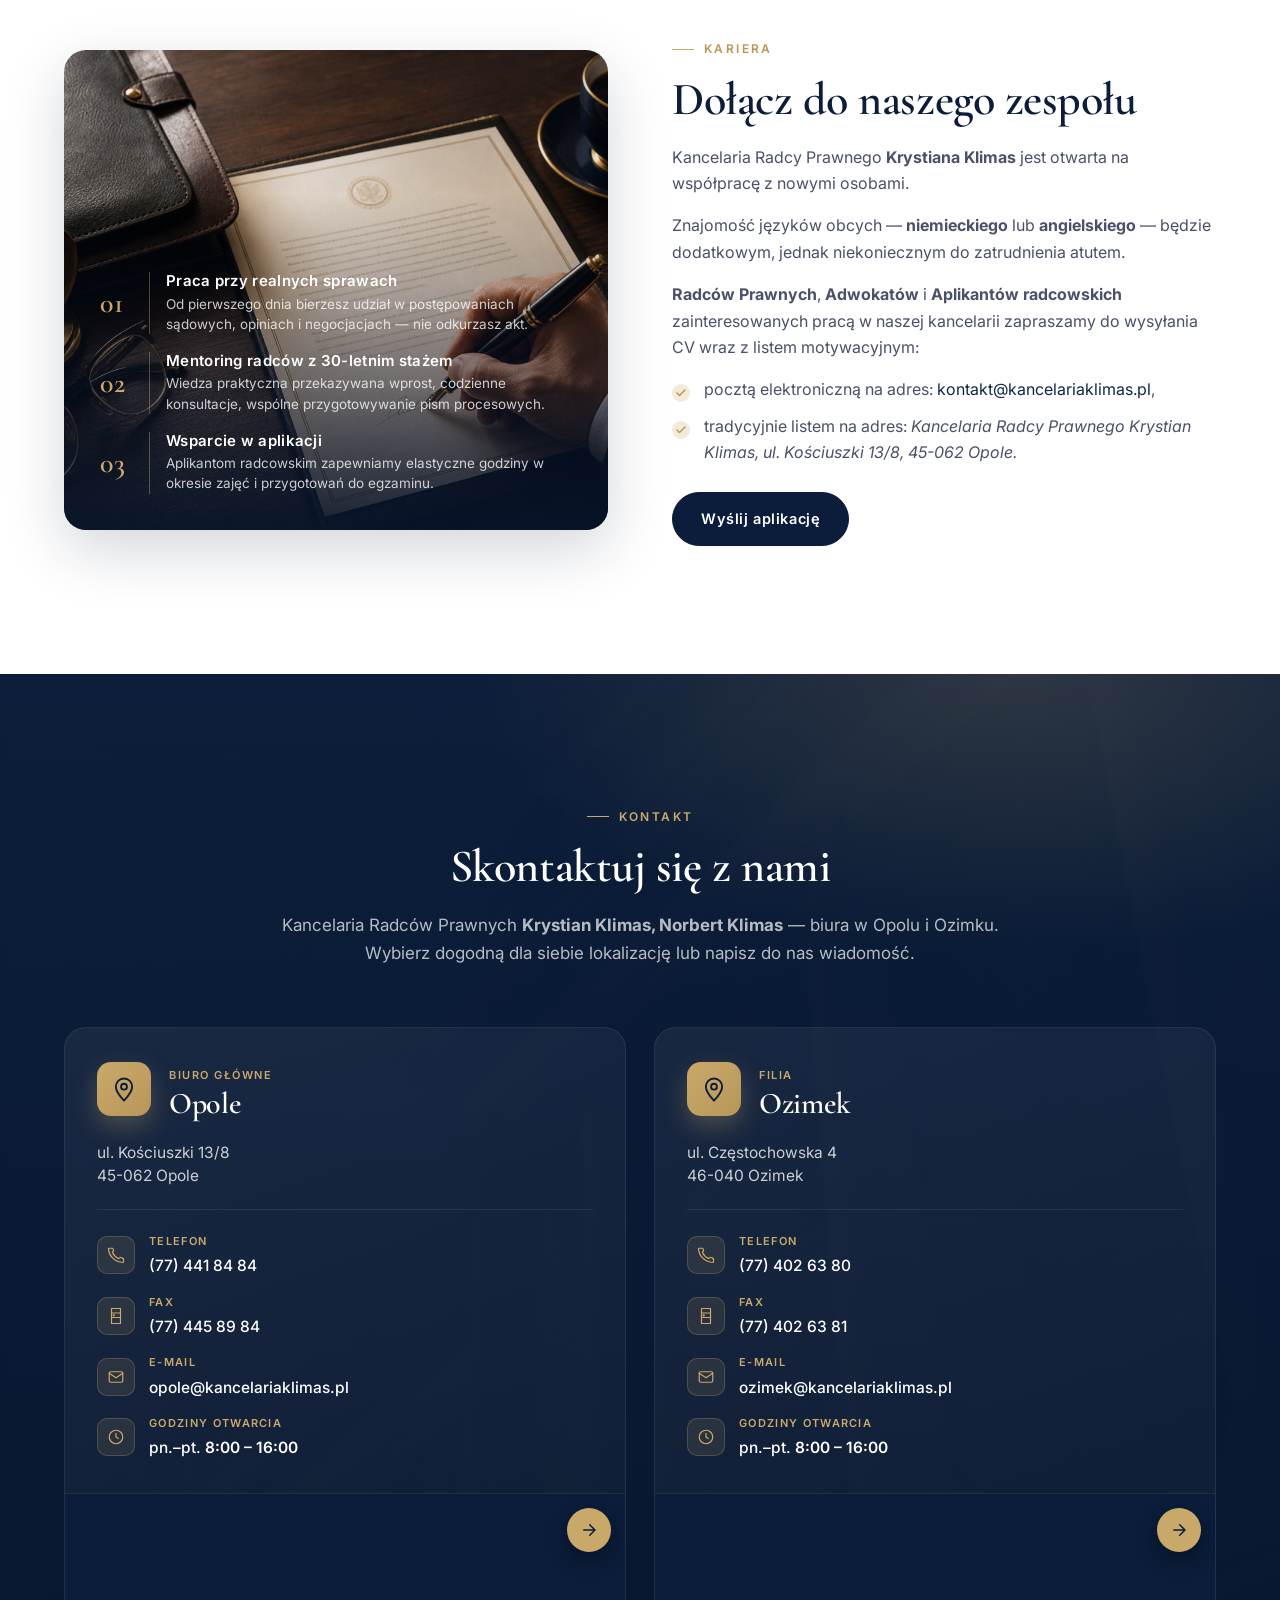
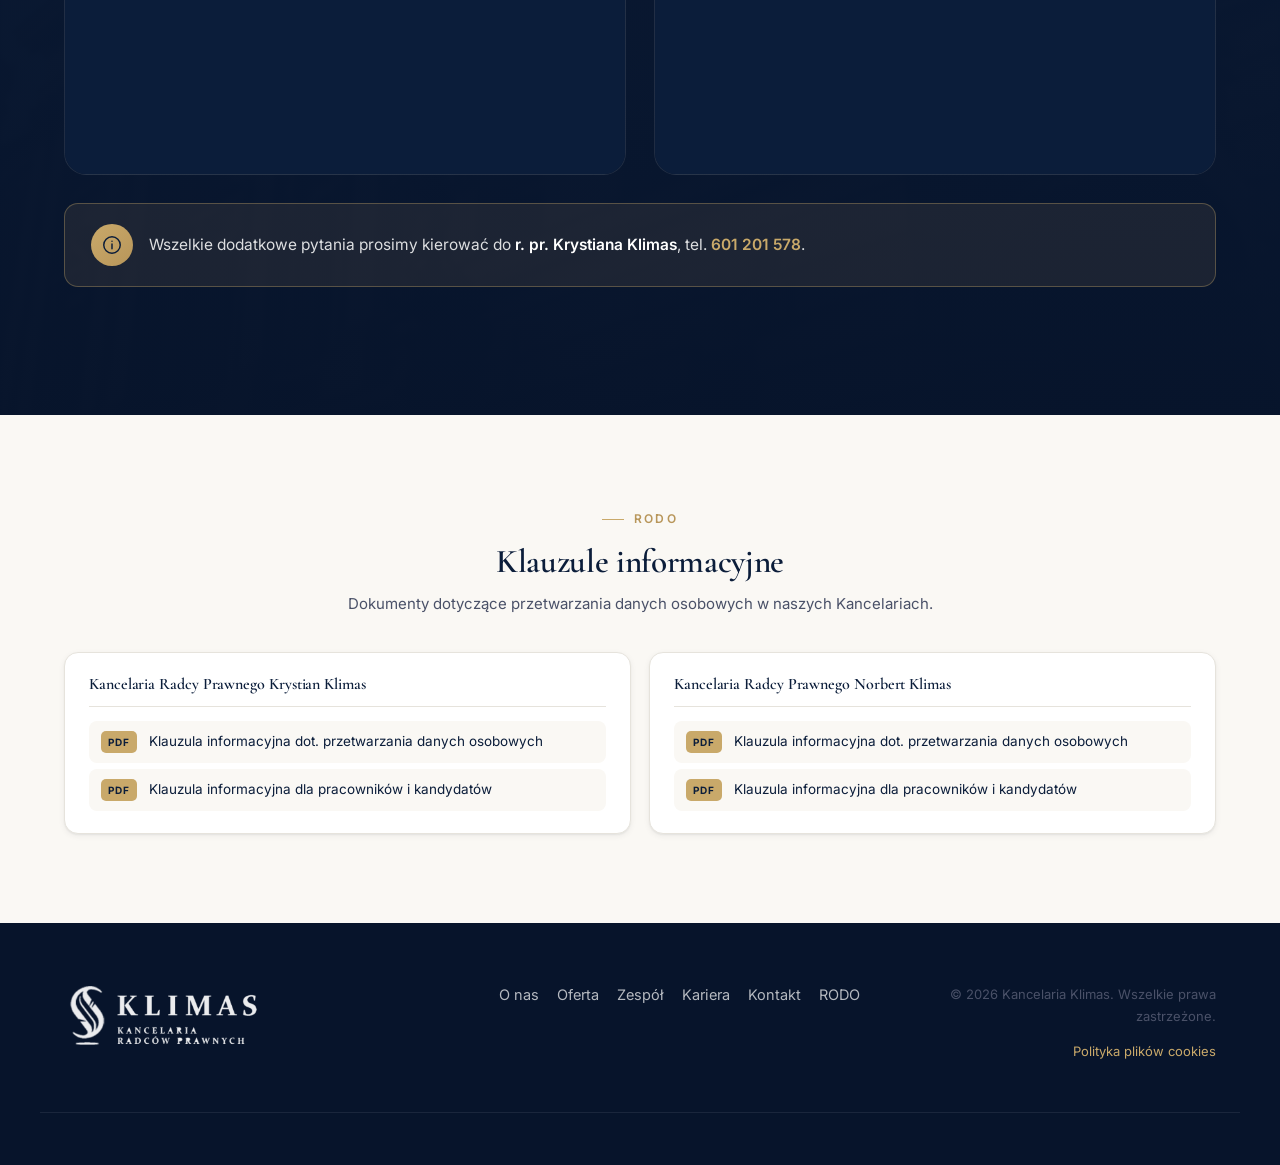
==== commit c8bc1411: "Add files via upload" ====
--- a/index.html
+++ b/index.html
@@ -320,7 +320,7 @@
         </p>
         <ul class="check-list">
           <li>pocztą elektroniczną na adres:
-            <a class="protect-mail" data-user="kontakt" data-domain="kancelariaklimas.pl" href="#">kontakt [małpa] kancelariaklimas.pl</a>,</li>
+            <a class="protect-mail" data-user="kontakt" data-domain="kancelariaklimas.pl" href="#">kontakt<span class="at">&#64;</span>kancelariaklimas.pl</a>,</li>
           <li>tradycyjnie listem na adres: <em>Kancelaria Radcy Prawnego Krystian Klimas, ul. Kościuszki 13/8, 45-062 Opole.</em></li>
         </ul>
         <a href="#contact" class="btn btn--primary">Wyślij aplikację</a>
@@ -416,7 +416,7 @@
                 </span>
                 <div>
                   <span class="office-card__label">E-mail</span>
-                  <a class="protect-mail" data-user="opole" data-domain="kancelariaklimas.pl" href="#">opole [małpa] kancelariaklimas.pl</a>
+                  <a class="protect-mail" data-user="opole" data-domain="kancelariaklimas.pl" href="#">opole<span class="at">&#64;</span>kancelariaklimas.pl</a>
                 </div>
               </li>
               <li>
@@ -489,7 +489,7 @@
                 </span>
                 <div>
                   <span class="office-card__label">E-mail</span>
-                  <a class="protect-mail" data-user="ozimek" data-domain="kancelariaklimas.pl" href="#">ozimek [małpa] kancelariaklimas.pl</a>
+                  <a class="protect-mail" data-user="ozimek" data-domain="kancelariaklimas.pl" href="#">ozimek<span class="at">&#64;</span>kancelariaklimas.pl</a>
                 </div>
               </li>
               <li>
--- a/styles.css
+++ b/styles.css
@@ -368,9 +368,10 @@
   background: linear-gradient(180deg, transparent, rgba(201,169,106,.45), transparent);
 }
 .hero__stat-num {
-  font-family: var(--serif);
-  font-size: clamp(34px, 3.6vw, 44px);
-  font-weight: 600;
+  font-family: var(--sans);
+  font-variant-numeric: lining-nums tabular-nums;
+  font-size: clamp(32px, 3.4vw, 42px);
+  font-weight: 700;
   color: var(--gold-500);
   line-height: 1;
   letter-spacing: -.01em;
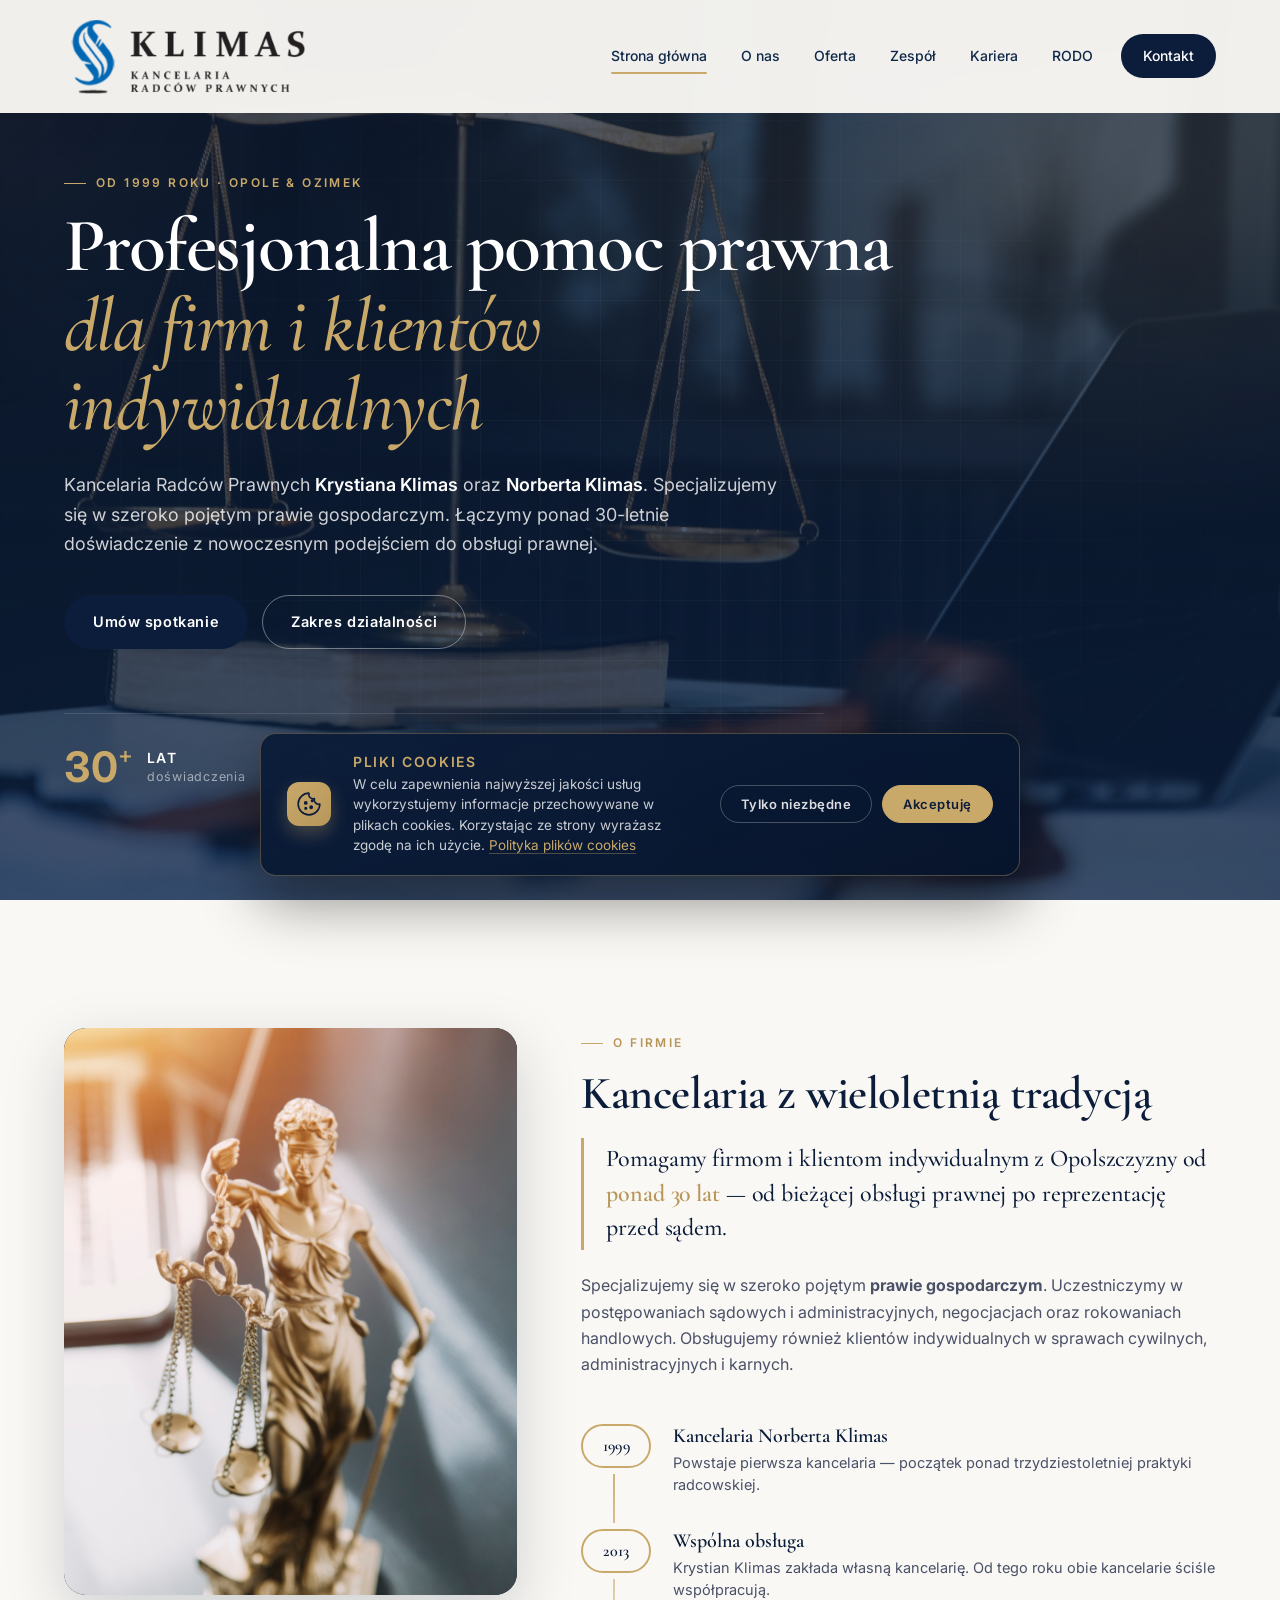
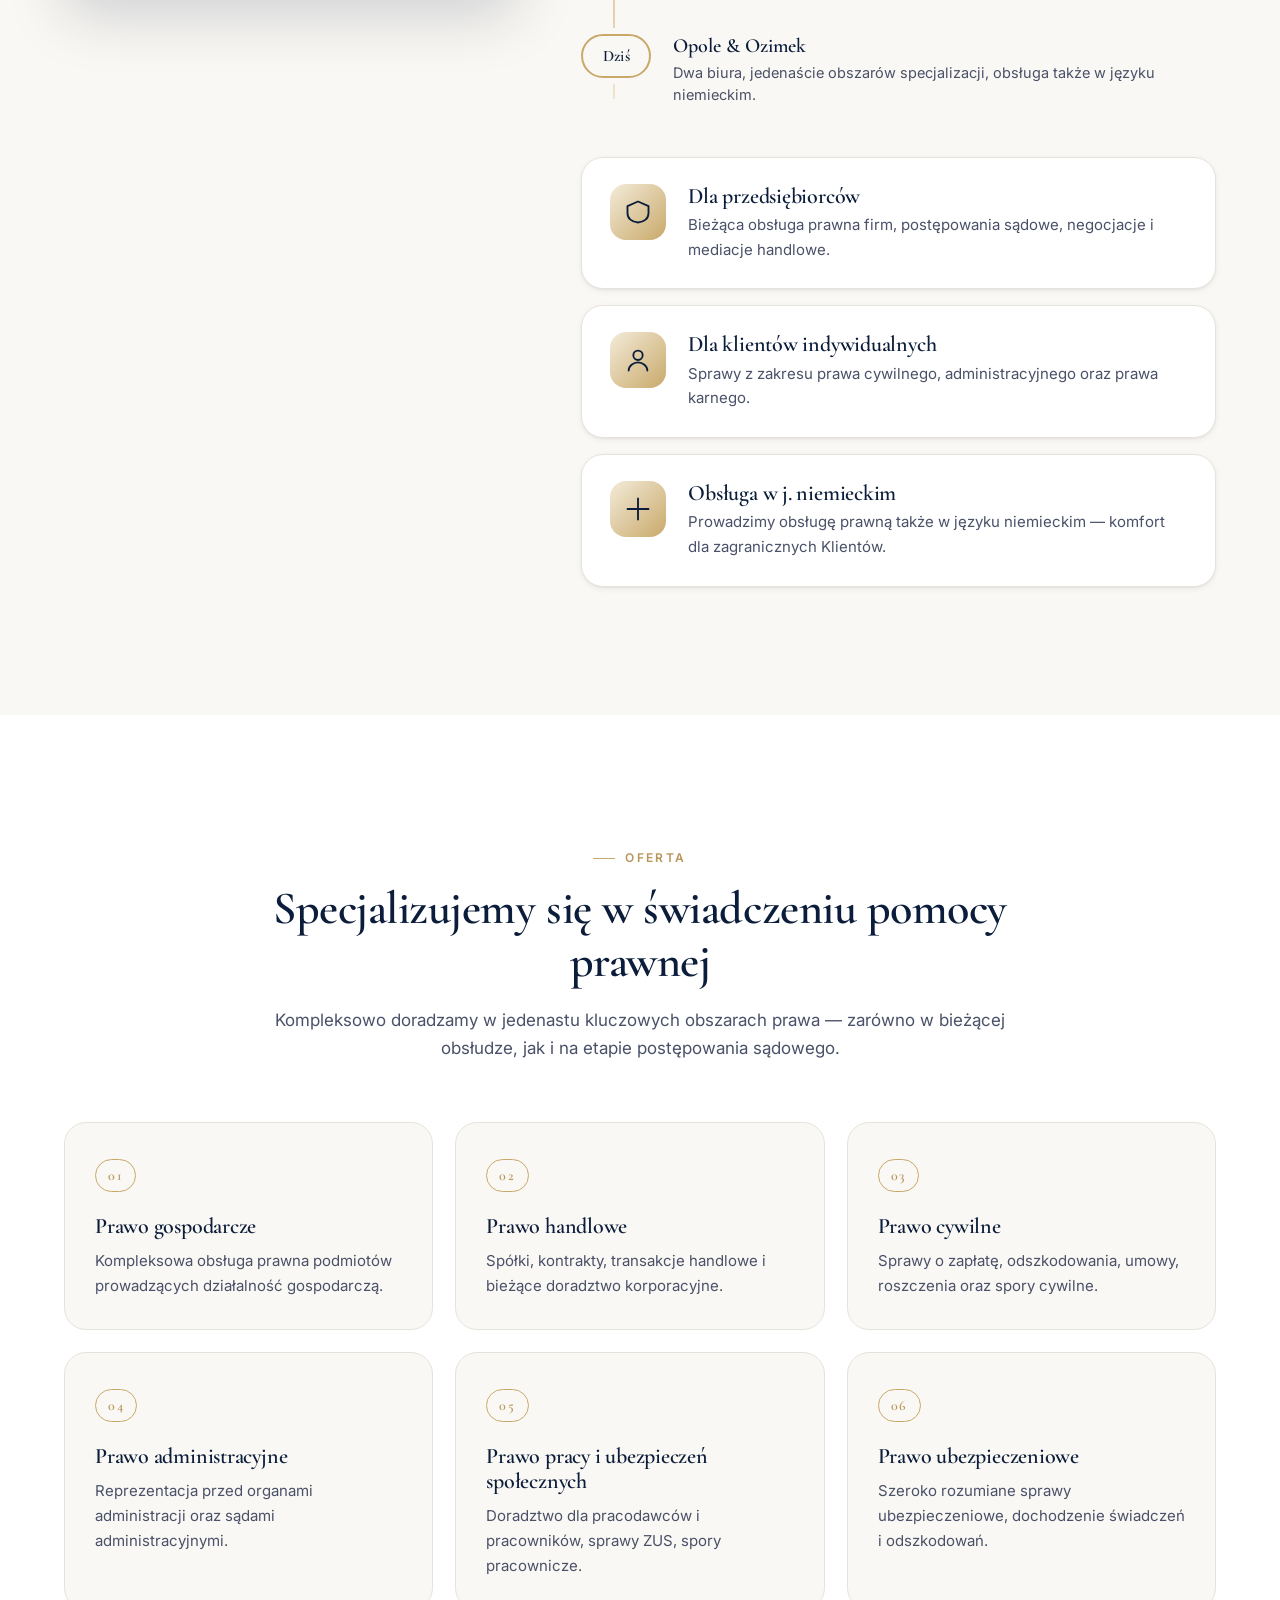
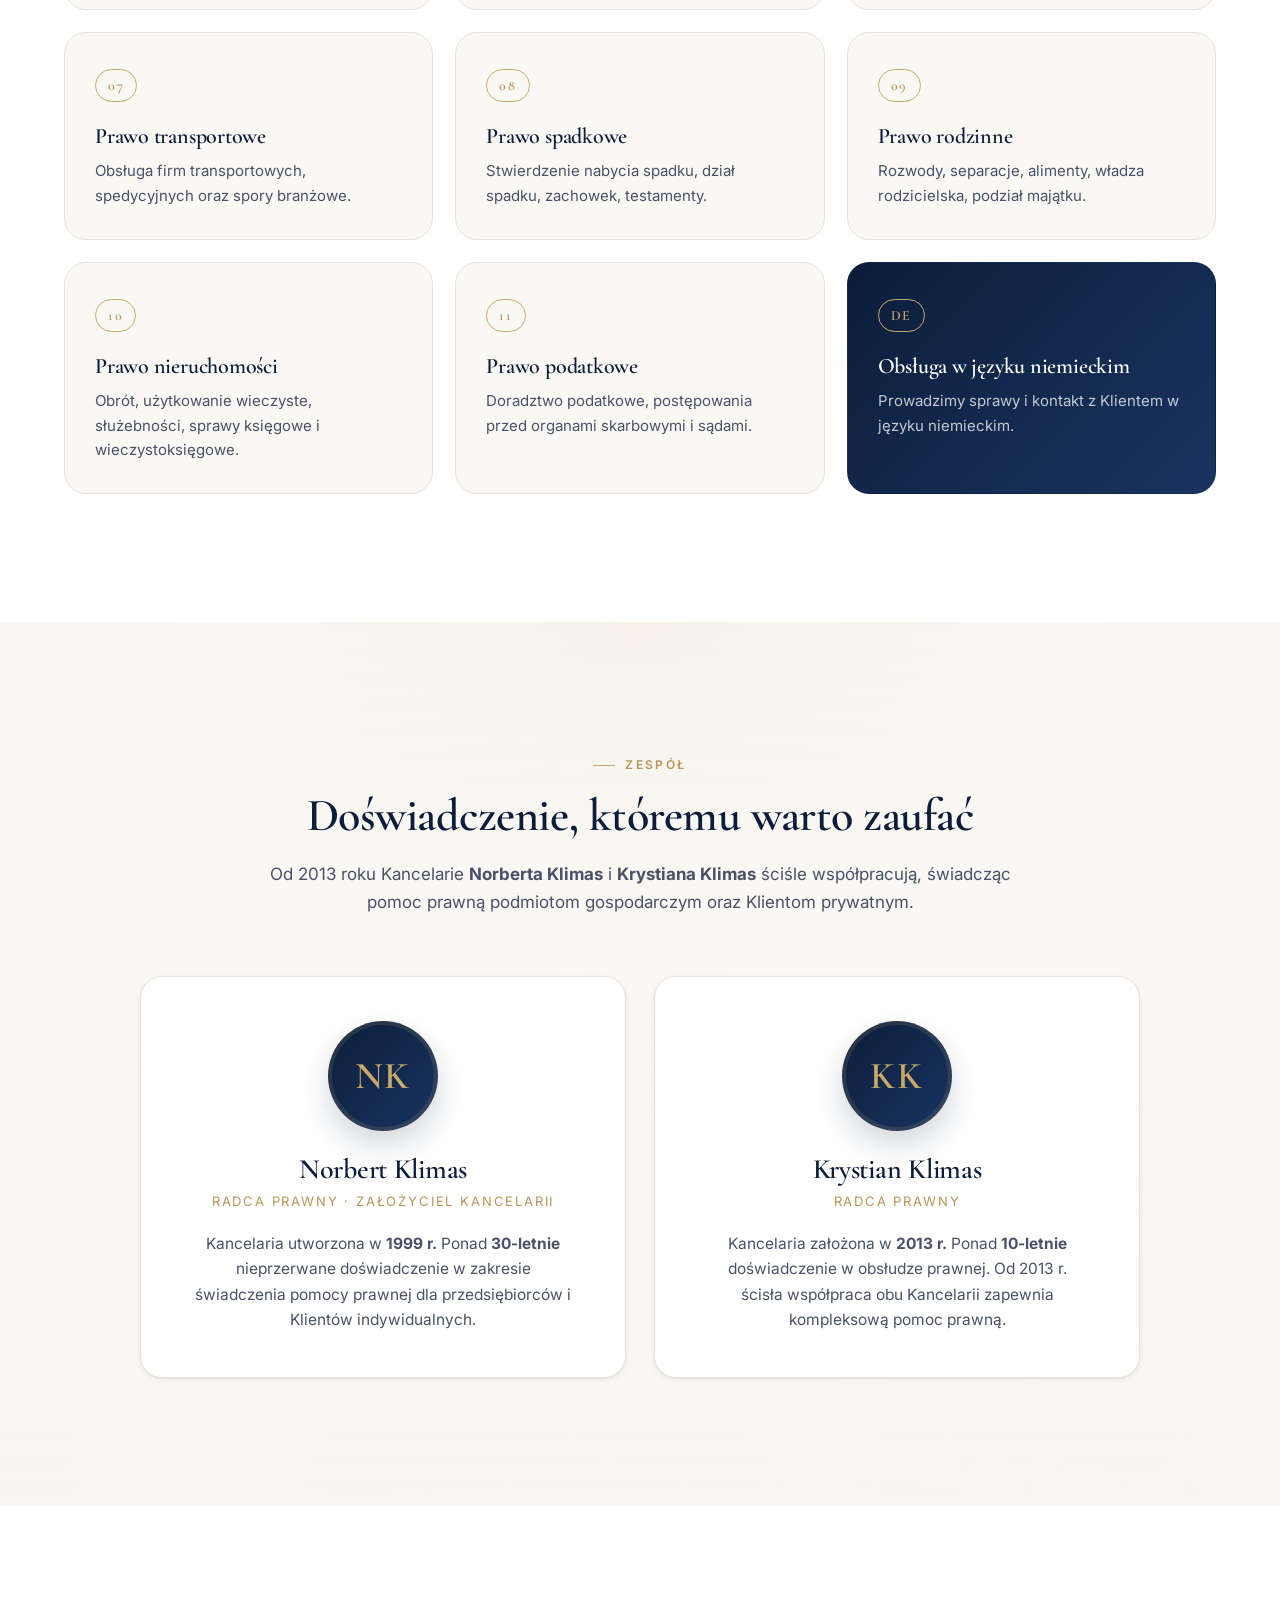
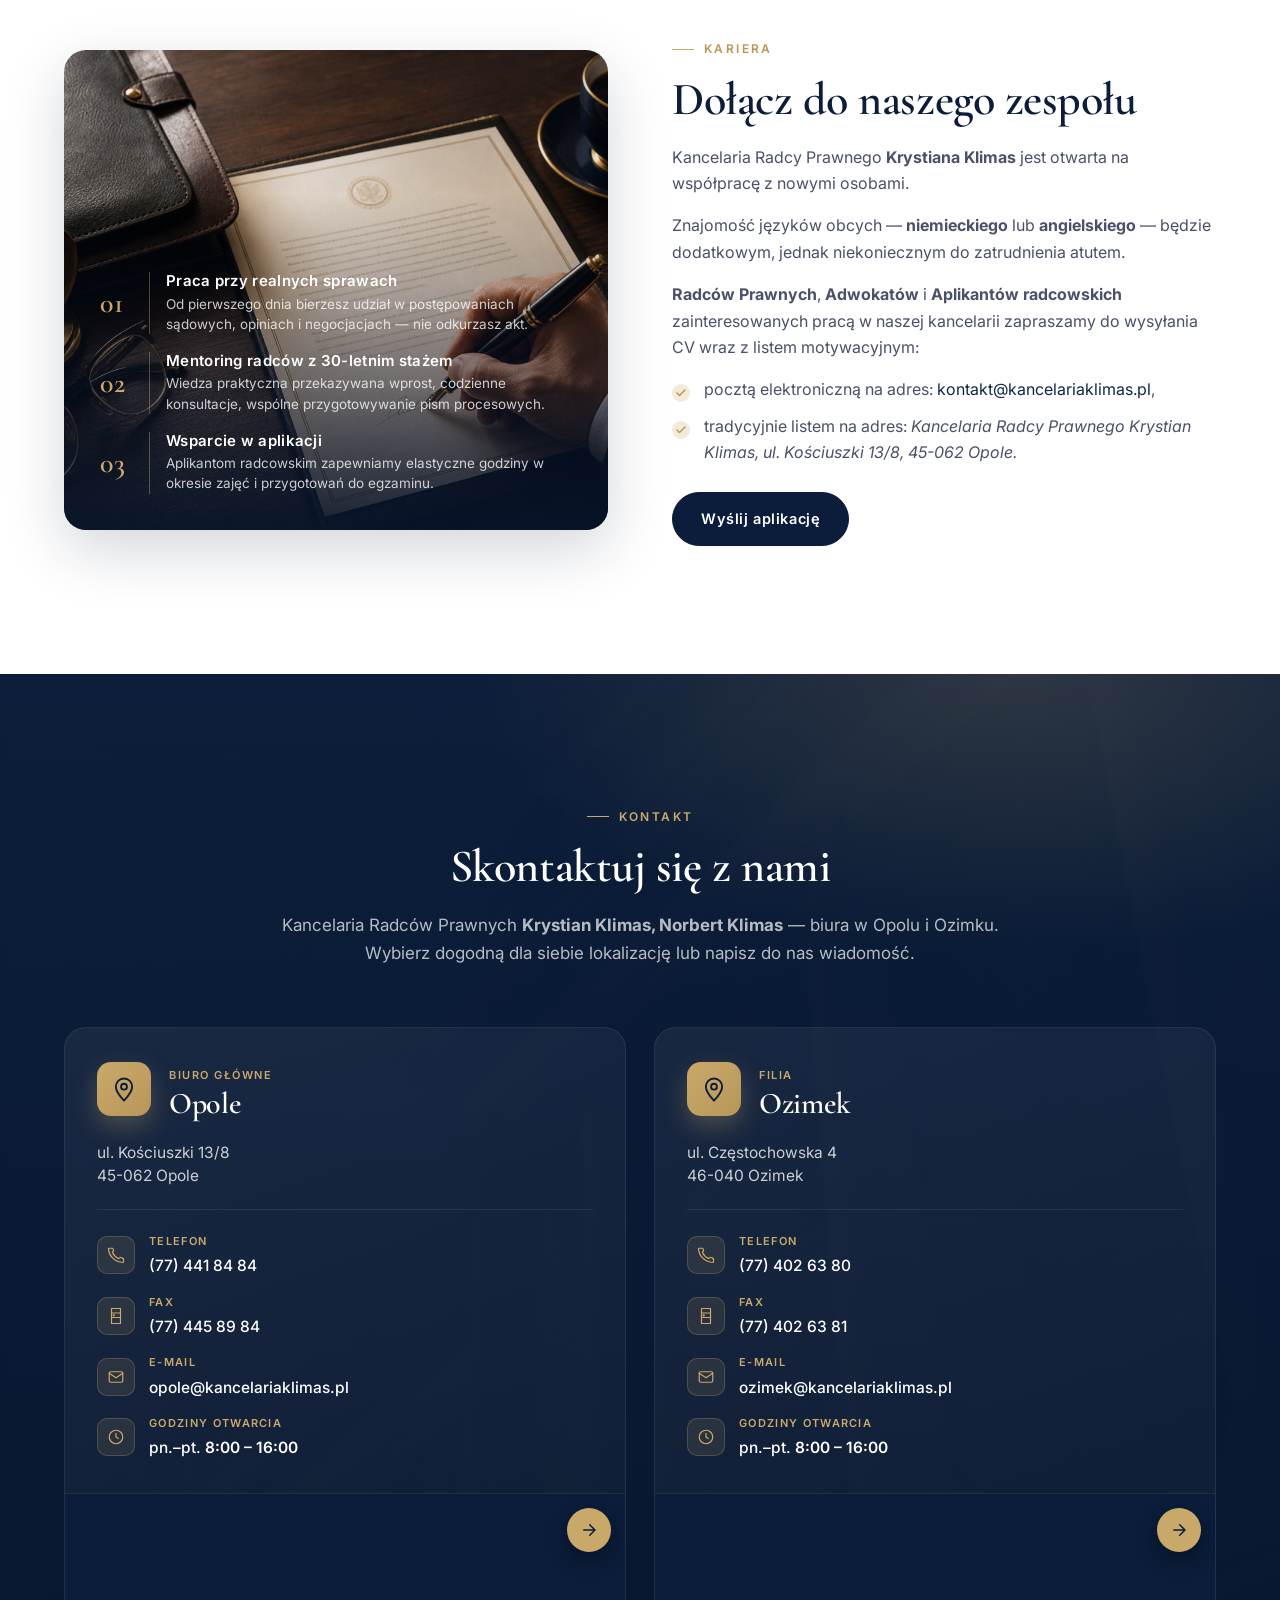
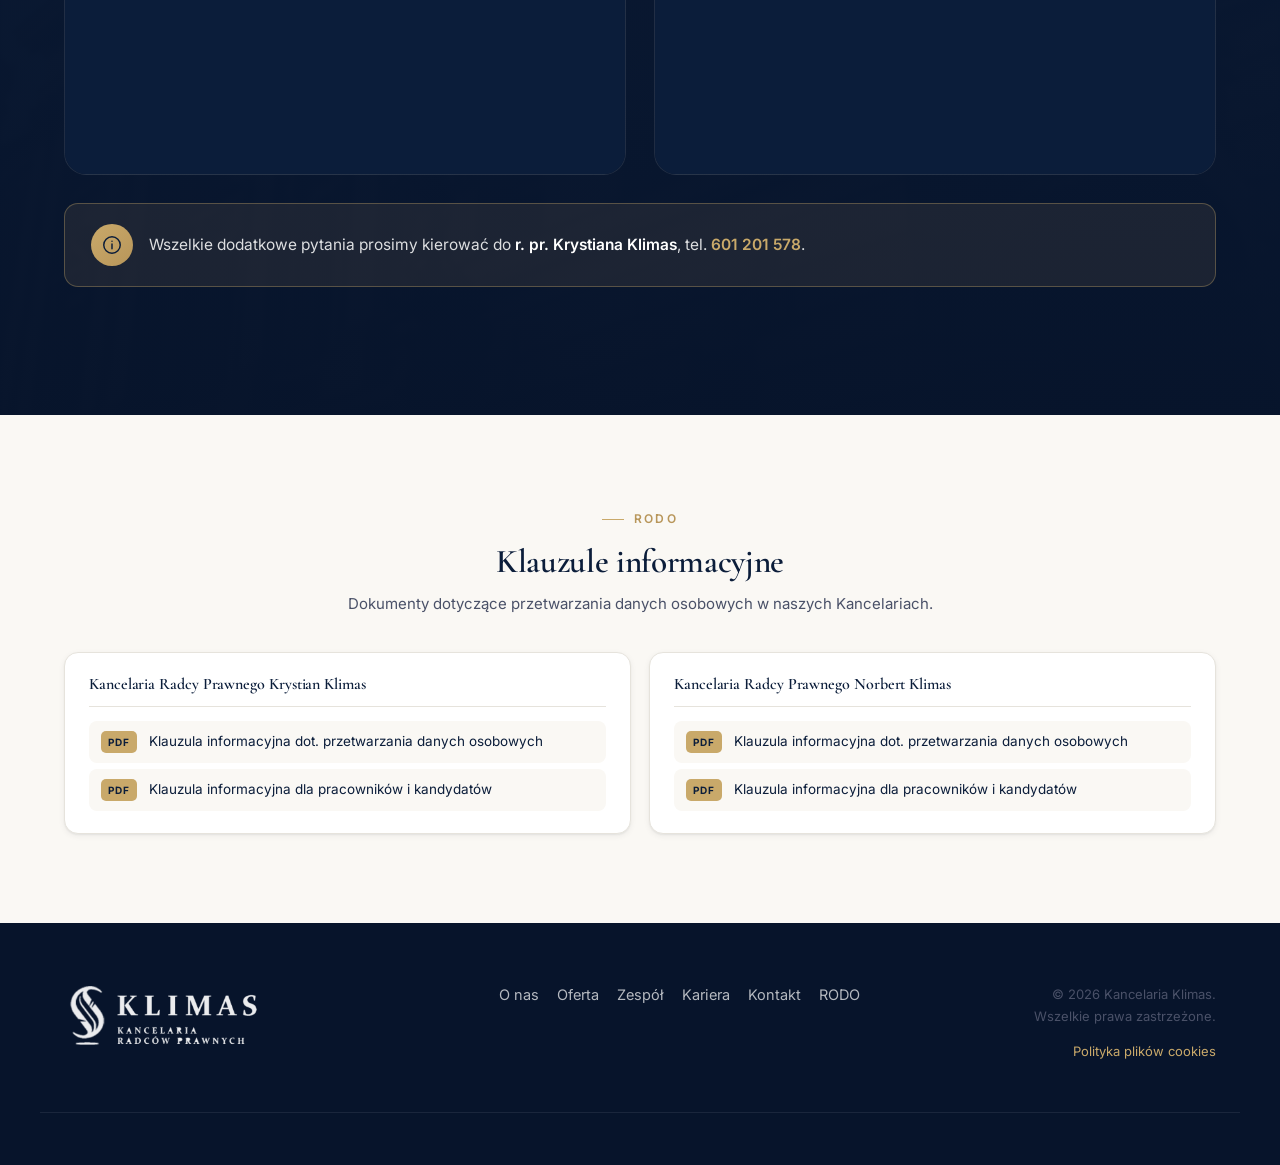
==== commit 047527f6: "Add files via upload" ====
--- a/index.html
+++ b/index.html
@@ -601,7 +601,7 @@
       </nav>
 
       <div class="footer__legal">
-        <p>© <span id="year">2026</span> Kancelaria Klimas. Wszelkie prawa zastrzeżone.</p>
+        <p>© <span id="year">2026</span> Kancelaria Klimas.<br />Wszelkie prawa zastrzeżone.</p>
         <p><a href="http://kancelariaklimas.pl/?polityka-plikow-cookies" target="_blank" rel="noopener">Polityka plików cookies</a></p>
       </div>
     </div>
